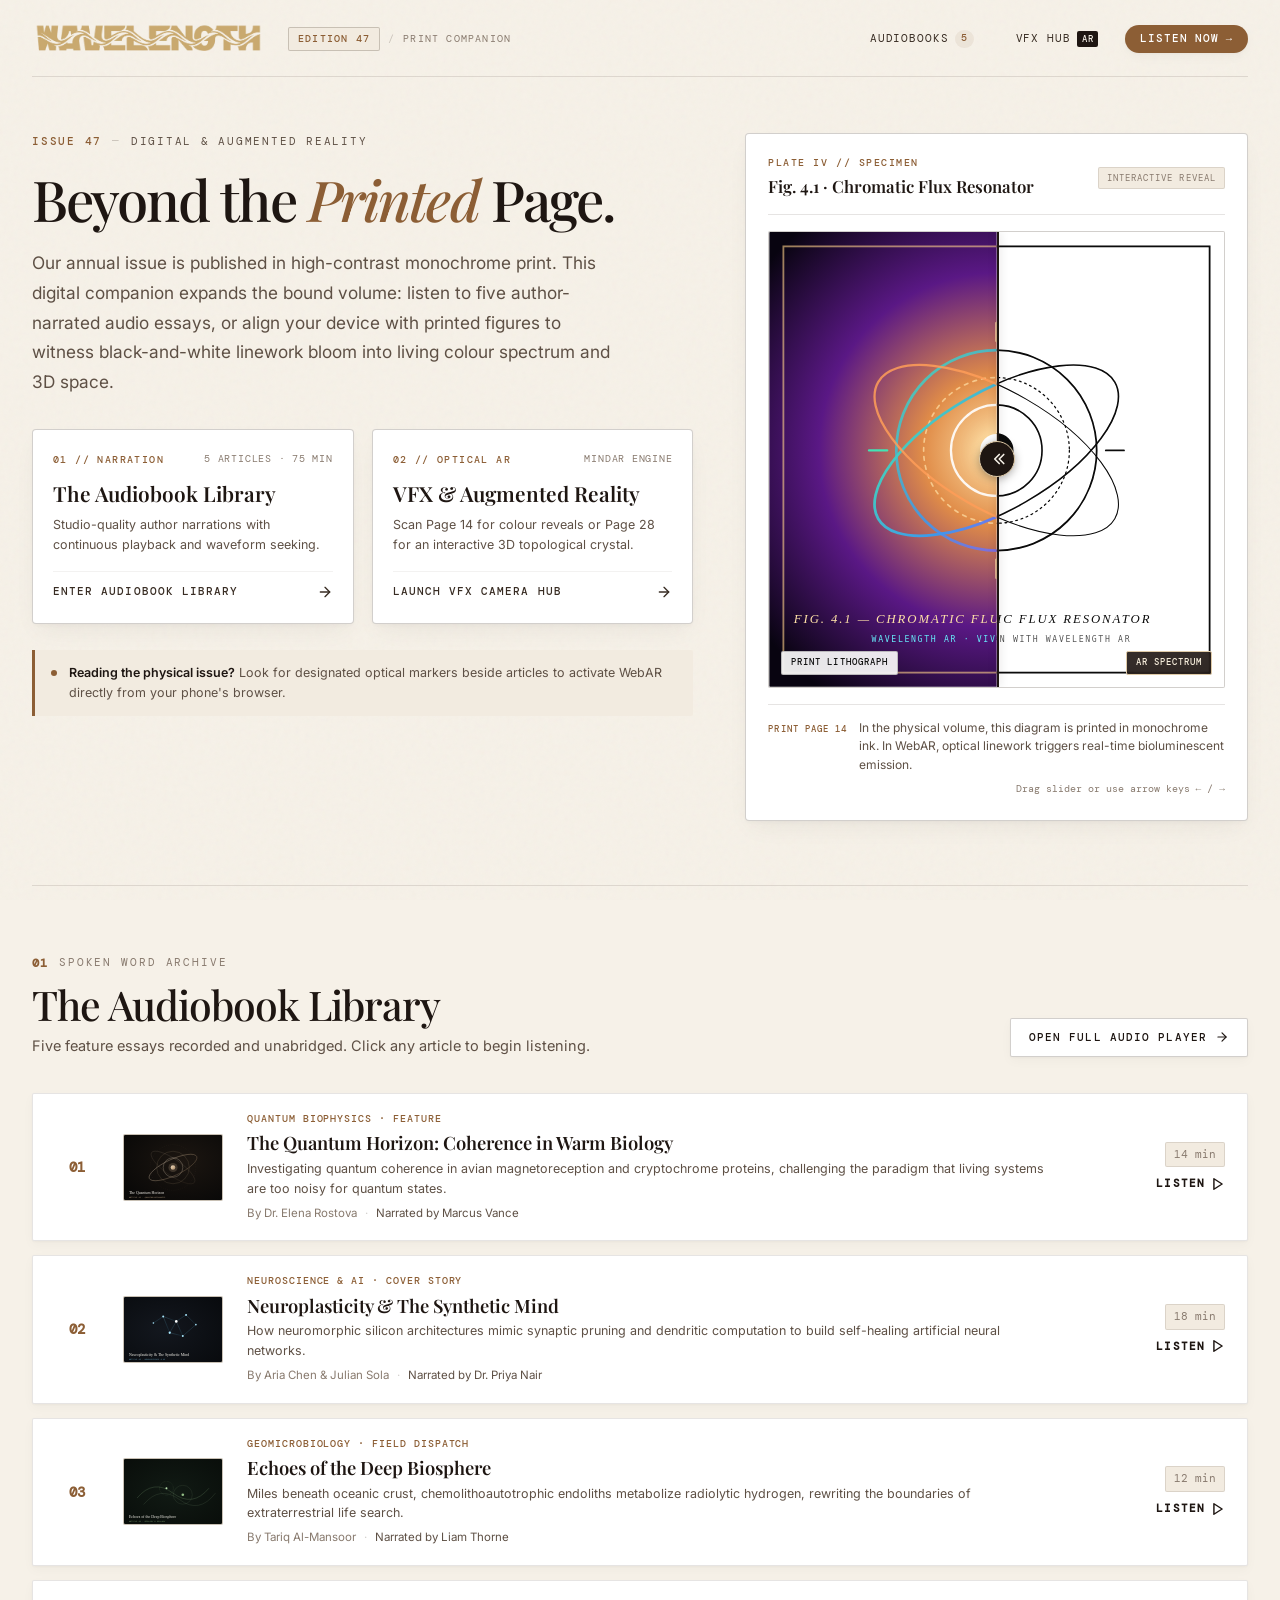
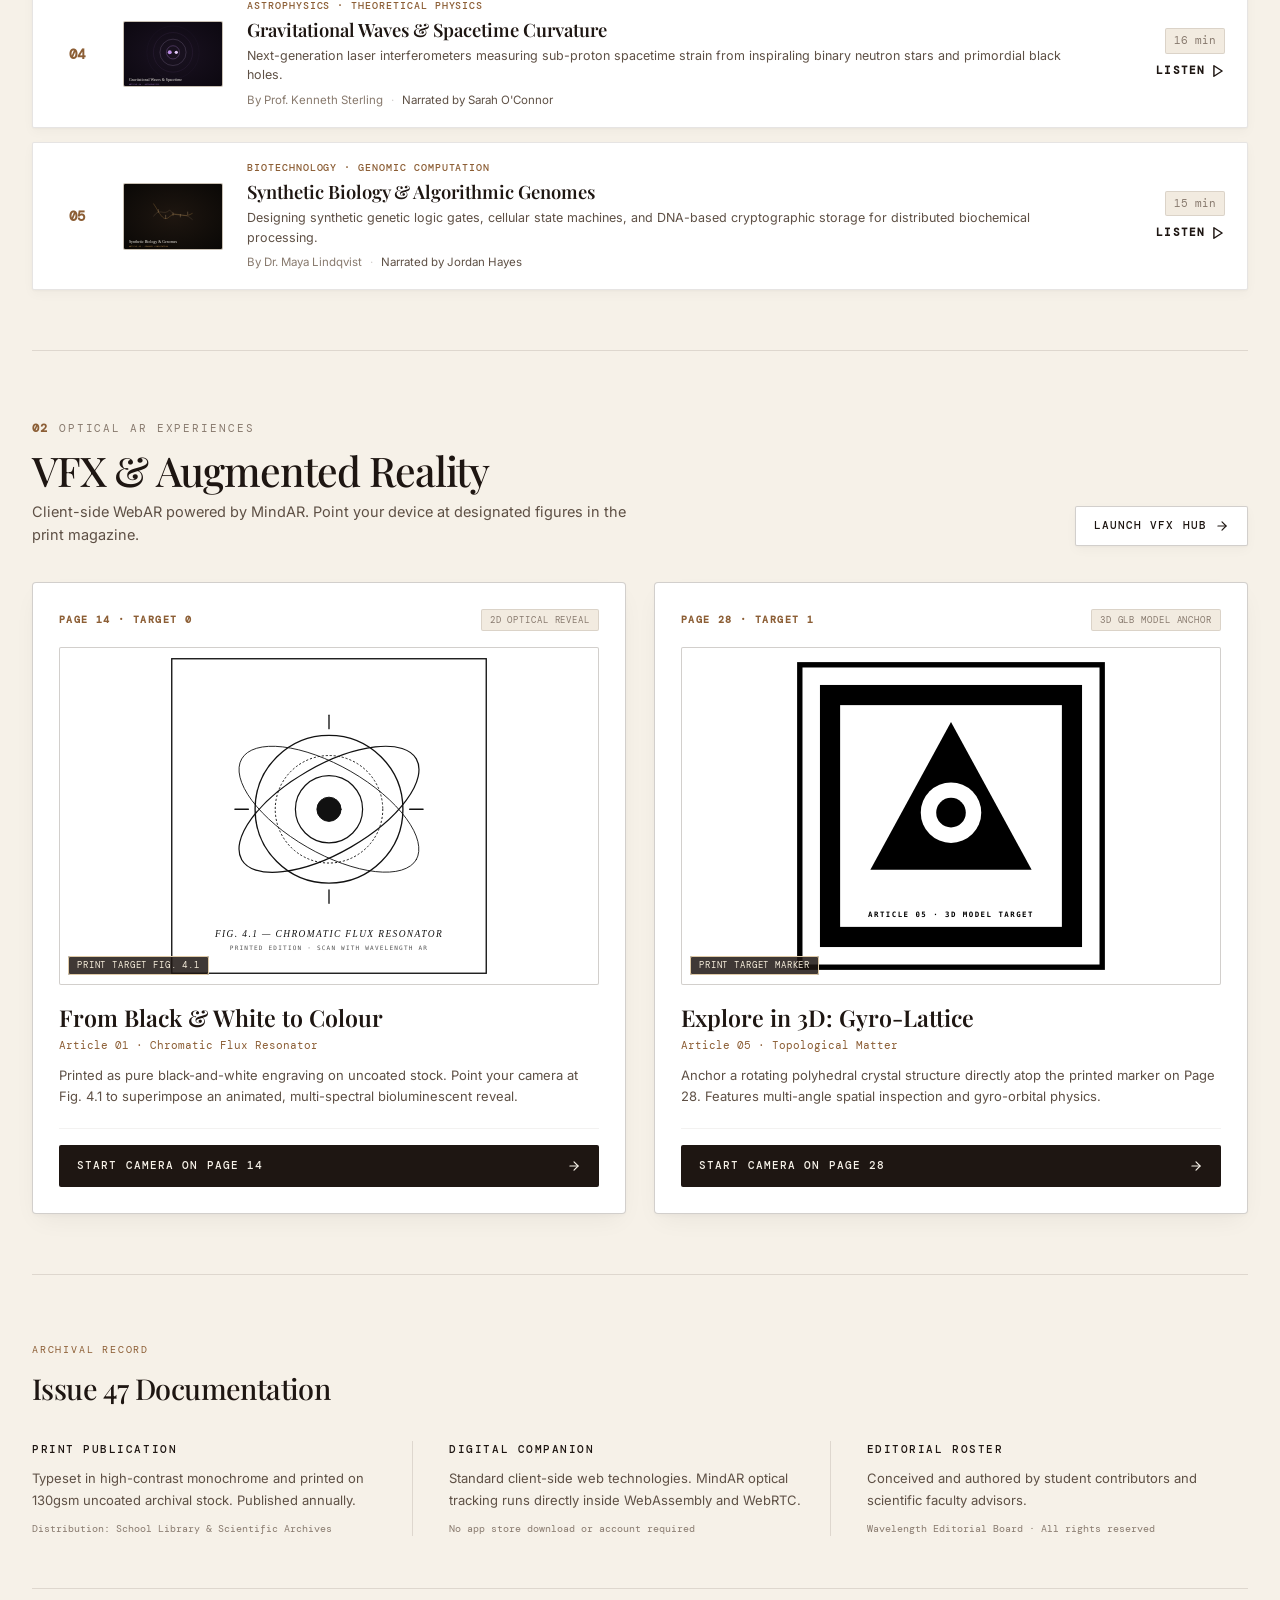
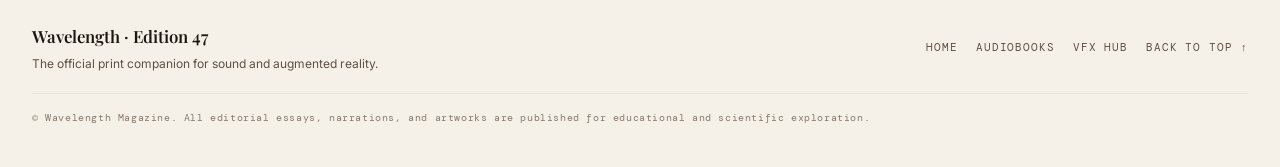
==== index.html @ 112e8ad5 "Fix UX & design flaws: elevate hero layout, deep-link article roster, streamline split slider, and p" ====
<!DOCTYPE html>
<html lang="en">
<head>
  <meta charset="UTF-8" />
  <meta name="viewport" content="width=device-width, initial-scale=1.0, viewport-fit=cover" />
  <meta name="theme-color" content="#f6f1e8" />
  <title>Wavelength — Edition 47 · Digital &amp; Augmented Reality Companion</title>
  <meta name="description" content="The official digital companion for Wavelength Edition 47. Extending monochrome print through author-narrated audiobooks and MindAR optical reveals." />

  <!-- Google Fonts: Inter (Interface & Reading), Playfair Display (Editorial Display), DM Mono (Technical Specifiers) -->
  <link rel="preconnect" href="https://fonts.googleapis.com" />
  <link rel="preconnect" href="https://fonts.gstatic.com" crossorigin />
  <link href="https://fonts.googleapis.com/css2?family=DM+Mono:ital,wght@0,400;0,500;1,400&family=Inter:wght@300;400;500;600;700&family=Playfair+Display:ital,wght@0,500;0,600;0,700;1,500;1,600&display=swap" rel="stylesheet" />

  <!-- Base & Editorial Stylesheet -->
  <link rel="stylesheet" href="./css/styles.css" />
</head>

<body class="editorial-body">
  <div class="page-container">
    
    <!-- Editorial Masthead Header -->
    <header class="site-header" role="banner">
      <div class="header-inner">
        <div class="brand-lockup">
          <a href="index.html" class="brand-link" aria-label="Wavelength Magazine Home">
            <img class="brand-logo-img" src="./assets/images/logo.png" alt="Wavelength Logo" />
          </a>
          <div class="edition-specifier">
            <span class="specifier-badge dynamic-edition">Edition 47</span>
            <span class="specifier-separator" aria-hidden="true">/</span>
            <span class="specifier-note">Print Companion</span>
          </div>
        </div>

        <!-- Quick Editorial Direct Navigation -->
        <nav class="masthead-nav" aria-label="Primary Destinations">
          <a href="#audio-section" class="masthead-nav-link">
            <span>Audiobooks</span>
            <span class="nav-count-badge">5</span>
          </a>
          <a href="#vfx-section" class="masthead-nav-link">
            <span>VFX Hub</span>
            <span class="nav-tag-badge">AR</span>
          </a>
          <a href="audiobooks.html" class="masthead-action-pill">
            <span>Listen Now</span>
            <span class="pill-arrow" aria-hidden="true">→</span>
          </a>
        </nav>
      </div>
    </header>

    <!-- Main Content -->
    <main id="main-content" class="landing-main" role="main">

      <!-- Hero Section: Balanced Editorial Spread -->
      <section class="hero-section" aria-labelledby="hero-title">
        <div class="hero-editorial-grid">
          
          <!-- Column A: Narrative Direction & Direct Primary Pathways -->
          <div class="hero-text-column">
            <div class="hero-kicker">
              <span class="kicker-index">ISSUE 47</span>
              <span class="kicker-dash" aria-hidden="true">—</span>
              <span class="kicker-theme">Digital &amp; Augmented Reality</span>
            </div>

            <h1 id="hero-title" class="hero-title">
              Beyond the <em>Printed</em> Page.
            </h1>

            <p class="hero-lede">
              Our annual issue is published in high-contrast monochrome print. This digital companion expands the bound volume: listen to five author-narrated audio essays, or align your device with printed figures to witness black-and-white linework bloom into living colour spectrum and 3D space.
            </p>

            <!-- Dual Pathway Portals (Integrated As Primary Actions) -->
            <div class="hero-portals-duo">
              <!-- Pathway 1: Audiobooks -->
              <a href="audiobooks.html" class="portal-cta-box audio-portal" id="heroPortalAudio" aria-label="Go to Audiobook Library">
                <div class="portal-box-top">
                  <span class="portal-box-num">01 // NARRATION</span>
                  <span class="portal-box-tag">5 Articles · 75 min</span>
                </div>
                <h2 class="portal-box-title">The Audiobook Library</h2>
                <p class="portal-box-desc">
                  Studio-quality author narrations with continuous playback and waveform seeking.
                </p>
                <div class="portal-box-action">
                  <span>Enter Audiobook Library</span>
                  <svg class="portal-arrow" width="16" height="16" viewBox="0 0 24 24" fill="none" stroke="currentColor" stroke-width="2" stroke-linecap="round" stroke-linejoin="round" aria-hidden="true"><line x1="5" y1="12" x2="19" y2="12"></line><polyline points="12 5 19 12 12 19"></polyline></svg>
                </div>
              </a>

              <!-- Pathway 2: VFX / AR Hub -->
              <a href="vfx.html" class="portal-cta-box vfx-portal" id="heroPortalVfx" aria-label="Go to VFX and Augmented Reality Hub">
                <div class="portal-box-top">
                  <span class="portal-box-num">02 // OPTICAL AR</span>
                  <span class="portal-box-tag">MindAR Engine</span>
                </div>
                <h2 class="portal-box-title">VFX &amp; Augmented Reality</h2>
                <p class="portal-box-desc">
                  Scan Page 14 for colour reveals or Page 28 for an interactive 3D topological crystal.
                </p>
                <div class="portal-box-action">
                  <span>Launch VFX Camera Hub</span>
                  <svg class="portal-arrow" width="16" height="16" viewBox="0 0 24 24" fill="none" stroke="currentColor" stroke-width="2" stroke-linecap="round" stroke-linejoin="round" aria-hidden="true"><line x1="5" y1="12" x2="19" y2="12"></line><polyline points="12 5 19 12 12 19"></polyline></svg>
                </div>
              </a>
            </div>

            <!-- Tactile Physical Magazine Hint -->
            <div class="hero-print-hint">
              <span class="hint-bullet" aria-hidden="true"></span>
              <p>
                <strong>Reading the physical issue?</strong> Look for designated optical markers beside articles to activate WebAR directly from your phone's browser.
              </p>
            </div>
          </div>

          <!-- Column B: Interactive Print Specimen Plate (The Chromatic Shift) -->
          <div class="hero-specimen-column">
            <div class="specimen-card">
              
              <div class="specimen-header">
                <div class="specimen-title-lockup">
                  <span class="specimen-plate-id">PLATE IV // SPECIMEN</span>
                  <h3 class="specimen-heading">Fig. 4.1 · Chromatic Flux Resonator</h3>
                </div>
                <span class="specimen-interactive-tag">Interactive Reveal</span>
              </div>

              <!-- Interactive Split Reveal Viewer -->
              <div 
                class="specimen-viewer" 
                id="landingSplitBox" 
                role="slider" 
                aria-label="Comparison between printed black-and-white lithograph and AR colour reveal"
                tabindex="0"
                aria-valuenow="50"
                aria-valuemin="0"
                aria-valuemax="100"
              >
                <!-- Monochrome Print Layer (Base) -->
                <div class="split-layer split-layer-bw" aria-label="Printed monochrome illustration"></div>
                
                <!-- Chromatic Spectrum Layer (Clipped Overlay) -->
                <div class="split-layer split-layer-color" aria-label="Augmented reality colour reveal"></div>
                
                <!-- Divider Hairline & Brass Thumb -->
                <div class="split-divider-line" aria-hidden="true"></div>
                <div class="split-handle-thumb" aria-hidden="true">
                  <svg width="18" height="18" viewBox="0 0 24 24" fill="none" stroke="currentColor" stroke-width="2.2" stroke-linecap="round" stroke-linejoin="round"><polyline points="15 18 9 12 15 6"></polyline><polyline points="9 18 3 12 9 6" transform="translate(12, 0)"></polyline></svg>
                </div>

                <!-- Pinned Corner Badges (Do not obscure center artwork) -->
                <span class="corner-badge badge-left" aria-hidden="true">Print Lithograph</span>
                <span class="corner-badge badge-right" aria-hidden="true">AR Spectrum</span>
              </div>

              <!-- Specimen Information Footer -->
              <div class="specimen-footer">
                <div class="specimen-caption-line">
                  <span class="caption-lead">Print Page 14</span>
                  <p class="caption-body">
                    In the physical volume, this diagram is printed in monochrome ink. In WebAR, optical linework triggers real-time bioluminescent emission.
                  </p>
                </div>
                <div class="specimen-tip">
                  <span>Drag slider or use arrow keys ← / →</span>
                </div>
              </div>

            </div>
          </div>

        </div>
      </section>

      <!-- Section 1: The Audiobook Library (Detailed Article Showcase) -->
      <section id="audio-section" class="editorial-section audio-showcase-section" aria-labelledby="audio-section-title">
        <div class="section-masthead">
          <div class="section-kicker-group">
            <span class="section-number">01</span>
            <span class="section-kicker-text">SPOKEN WORD ARCHIVE</span>
          </div>
          <div class="section-headline-row">
            <div>
              <h2 id="audio-section-title" class="section-title">The Audiobook Library</h2>
              <p class="section-subtext">Five feature essays recorded and unabridged. Click any article to begin listening.</p>
            </div>
            <a href="audiobooks.html" class="section-view-all-btn">
              <span>Open Full Audio Player</span>
              <svg width="14" height="14" viewBox="0 0 24 24" fill="none" stroke="currentColor" stroke-width="2" stroke-linecap="round" stroke-linejoin="round" aria-hidden="true"><line x1="5" y1="12" x2="19" y2="12"></line><polyline points="12 5 19 12 12 19"></polyline></svg>
            </a>
          </div>
        </div>

        <!-- 5 Interactive Article Rows / Cards with Direct Deep Links -->
        <div class="audio-articles-list">
          
          <!-- Article 01 -->
          <a href="audiobooks.html#card-article-1" class="article-row-item" aria-label="Listen to Article 01: The Quantum Horizon by Dr. Elena Rostova">
            <div class="article-row-num">01</div>
            <div class="article-row-cover">
              <img src="./assets/images/covers/cover-1.svg" alt="Cover: The Quantum Horizon" loading="lazy" />
            </div>
            <div class="article-row-body">
              <div class="article-category-tag">Quantum Biophysics · Feature</div>
              <h3 class="article-title">The Quantum Horizon: Coherence in Warm Biology</h3>
              <p class="article-summary">
                Investigating quantum coherence in avian magnetoreception and cryptochrome proteins, challenging the paradigm that living systems are too noisy for quantum states.
              </p>
              <div class="article-byline">
                <span>By Dr. Elena Rostova</span>
                <span class="byline-dot" aria-hidden="true">·</span>
                <span class="narrator-credit">Narrated by Marcus Vance</span>
              </div>
            </div>
            <div class="article-row-cta">
              <span class="runtime-badge">14 min</span>
              <span class="listen-action-label">
                <span>Listen</span>
                <svg width="14" height="14" viewBox="0 0 24 24" fill="none" stroke="currentColor" stroke-width="2.5" stroke-linecap="round" stroke-linejoin="round" aria-hidden="true"><polygon points="5 3 19 12 5 21 5 3"></polygon></svg>
              </span>
            </div>
          </a>

          <!-- Article 02 -->
          <a href="audiobooks.html#card-article-2" class="article-row-item" aria-label="Listen to Article 02: Neuroplasticity &amp; The Synthetic Mind by Aria Chen &amp; Julian Sola">
            <div class="article-row-num">02</div>
            <div class="article-row-cover">
              <img src="./assets/images/covers/cover-2.svg" alt="Cover: Neuroplasticity &amp; The Synthetic Mind" loading="lazy" />
            </div>
            <div class="article-row-body">
              <div class="article-category-tag">Neuroscience &amp; AI · Cover Story</div>
              <h3 class="article-title">Neuroplasticity &amp; The Synthetic Mind</h3>
              <p class="article-summary">
                How neuromorphic silicon architectures mimic synaptic pruning and dendritic computation to build self-healing artificial neural networks.
              </p>
              <div class="article-byline">
                <span>By Aria Chen &amp; Julian Sola</span>
                <span class="byline-dot" aria-hidden="true">·</span>
                <span class="narrator-credit">Narrated by Dr. Priya Nair</span>
              </div>
            </div>
            <div class="article-row-cta">
              <span class="runtime-badge">18 min</span>
              <span class="listen-action-label">
                <span>Listen</span>
                <svg width="14" height="14" viewBox="0 0 24 24" fill="none" stroke="currentColor" stroke-width="2.5" stroke-linecap="round" stroke-linejoin="round" aria-hidden="true"><polygon points="5 3 19 12 5 21 5 3"></polygon></svg>
              </span>
            </div>
          </a>

          <!-- Article 03 -->
          <a href="audiobooks.html#card-article-3" class="article-row-item" aria-label="Listen to Article 03: Echoes of the Deep Biosphere by Tariq Al-Mansoor">
            <div class="article-row-num">03</div>
            <div class="article-row-cover">
              <img src="./assets/images/covers/cover-3.svg" alt="Cover: Echoes of the Deep Biosphere" loading="lazy" />
            </div>
            <div class="article-row-body">
              <div class="article-category-tag">Geomicrobiology · Field Dispatch</div>
              <h3 class="article-title">Echoes of the Deep Biosphere</h3>
              <p class="article-summary">
                Miles beneath oceanic crust, chemolithoautotrophic endoliths metabolize radiolytic hydrogen, rewriting the boundaries of extraterrestrial life search.
              </p>
              <div class="article-byline">
                <span>By Tariq Al-Mansoor</span>
                <span class="byline-dot" aria-hidden="true">·</span>
                <span class="narrator-credit">Narrated by Liam Thorne</span>
              </div>
            </div>
            <div class="article-row-cta">
              <span class="runtime-badge">12 min</span>
              <span class="listen-action-label">
                <span>Listen</span>
                <svg width="14" height="14" viewBox="0 0 24 24" fill="none" stroke="currentColor" stroke-width="2.5" stroke-linecap="round" stroke-linejoin="round" aria-hidden="true"><polygon points="5 3 19 12 5 21 5 3"></polygon></svg>
              </span>
            </div>
          </a>

          <!-- Article 04 -->
          <a href="audiobooks.html#card-article-4" class="article-row-item" aria-label="Listen to Article 04: Gravitational Waves &amp; Spacetime Curvature by Prof. Kenneth Sterling">
            <div class="article-row-num">04</div>
            <div class="article-row-cover">
              <img src="./assets/images/covers/cover-4.svg" alt="Cover: Gravitational Waves" loading="lazy" />
            </div>
            <div class="article-row-body">
              <div class="article-category-tag">Astrophysics · Theoretical Physics</div>
              <h3 class="article-title">Gravitational Waves &amp; Spacetime Curvature</h3>
              <p class="article-summary">
                Next-generation laser interferometers measuring sub-proton spacetime strain from inspiraling binary neutron stars and primordial black holes.
              </p>
              <div class="article-byline">
                <span>By Prof. Kenneth Sterling</span>
                <span class="byline-dot" aria-hidden="true">·</span>
                <span class="narrator-credit">Narrated by Sarah O'Connor</span>
              </div>
            </div>
            <div class="article-row-cta">
              <span class="runtime-badge">16 min</span>
              <span class="listen-action-label">
                <span>Listen</span>
                <svg width="14" height="14" viewBox="0 0 24 24" fill="none" stroke="currentColor" stroke-width="2.5" stroke-linecap="round" stroke-linejoin="round" aria-hidden="true"><polygon points="5 3 19 12 5 21 5 3"></polygon></svg>
              </span>
            </div>
          </a>

          <!-- Article 05 -->
          <a href="audiobooks.html#card-article-5" class="article-row-item" aria-label="Listen to Article 05: Synthetic Biology &amp; Algorithmic Genomes by Dr. Maya Lindqvist">
            <div class="article-row-num">05</div>
            <div class="article-row-cover">
              <img src="./assets/images/covers/cover-5.svg" alt="Cover: Synthetic Biology" loading="lazy" />
            </div>
            <div class="article-row-body">
              <div class="article-category-tag">Biotechnology · Genomic Computation</div>
              <h3 class="article-title">Synthetic Biology &amp; Algorithmic Genomes</h3>
              <p class="article-summary">
                Designing synthetic genetic logic gates, cellular state machines, and DNA-based cryptographic storage for distributed biochemical processing.
              </p>
              <div class="article-byline">
                <span>By Dr. Maya Lindqvist</span>
                <span class="byline-dot" aria-hidden="true">·</span>
                <span class="narrator-credit">Narrated by Jordan Hayes</span>
              </div>
            </div>
            <div class="article-row-cta">
              <span class="runtime-badge">15 min</span>
              <span class="listen-action-label">
                <span>Listen</span>
                <svg width="14" height="14" viewBox="0 0 24 24" fill="none" stroke="currentColor" stroke-width="2.5" stroke-linecap="round" stroke-linejoin="round" aria-hidden="true"><polygon points="5 3 19 12 5 21 5 3"></polygon></svg>
              </span>
            </div>
          </a>

        </div>
      </section>

      <!-- Section 2: VFX & Augmented Reality Hub Showcase -->
      <section id="vfx-section" class="editorial-section vfx-showcase-section" aria-labelledby="vfx-section-title">
        <div class="section-masthead">
          <div class="section-kicker-group">
            <span class="section-number">02</span>
            <span class="section-kicker-text">OPTICAL AR EXPERIENCES</span>
          </div>
          <div class="section-headline-row">
            <div>
              <h2 id="vfx-section-title" class="section-title">VFX &amp; Augmented Reality</h2>
              <p class="section-subtext">Client-side WebAR powered by MindAR. Point your device at designated figures in the print magazine.</p>
            </div>
            <a href="vfx.html" class="section-view-all-btn">
              <span>Launch VFX Hub</span>
              <svg width="14" height="14" viewBox="0 0 24 24" fill="none" stroke="currentColor" stroke-width="2" stroke-linecap="round" stroke-linejoin="round" aria-hidden="true"><line x1="5" y1="12" x2="19" y2="12"></line><polyline points="12 5 19 12 12 19"></polyline></svg>
            </a>
          </div>
        </div>

        <!-- 2 Clear Visual Experience Spotlights with Real Physical Targets -->
        <div class="vfx-spotlights-grid">
          
          <!-- Experience 01 -->
          <article class="vfx-spotlight-card" aria-labelledby="exp1-title">
            <div class="spotlight-top">
              <span class="spotlight-target-tag">PAGE 14 · TARGET 0</span>
              <span class="spotlight-type-badge">2D Optical Reveal</span>
            </div>
            <div class="spotlight-media-frame">
              <img src="./assets/images/bw-print-sample.svg" alt="Monochrome linework illustration printed on Page 14" loading="lazy" />
              <div class="spotlight-media-overlay" aria-hidden="true">
                <span class="overlay-marker">Print Target Fig. 4.1</span>
              </div>
            </div>
            <div class="spotlight-body">
              <h3 id="exp1-title" class="spotlight-title">From Black &amp; White to Colour</h3>
              <p class="spotlight-article-ref">Article 01 · Chromatic Flux Resonator</p>
              <p class="spotlight-desc">
                Printed as pure black-and-white engraving on uncoated stock. Point your camera at Fig. 4.1 to superimpose an animated, multi-spectral bioluminescent reveal.
              </p>
            </div>
            <div class="spotlight-actions">
              <a href="vfx.html#expCardColor" class="spotlight-primary-btn">
                <span>Start Camera on Page 14</span>
                <svg width="14" height="14" viewBox="0 0 24 24" fill="none" stroke="currentColor" stroke-width="2" stroke-linecap="round" stroke-linejoin="round" aria-hidden="true"><line x1="5" y1="12" x2="19" y2="12"></line><polyline points="12 5 19 12 12 19"></polyline></svg>
              </a>
            </div>
          </article>

          <!-- Experience 02 -->
          <article class="vfx-spotlight-card" aria-labelledby="exp2-title">
            <div class="spotlight-top">
              <span class="spotlight-target-tag">PAGE 28 · TARGET 1</span>
              <span class="spotlight-type-badge">3D GLB Model Anchor</span>
            </div>
            <div class="spotlight-media-frame">
              <img src="./assets/images/marker-print-sample.svg" alt="3D target marker printed alongside Article 05" loading="lazy" />
              <div class="spotlight-media-overlay" aria-hidden="true">
                <span class="overlay-marker">Print Target Marker</span>
              </div>
            </div>
            <div class="spotlight-body">
              <h3 id="exp2-title" class="spotlight-title">Explore in 3D: Gyro-Lattice</h3>
              <p class="spotlight-article-ref">Article 05 · Topological Matter</p>
              <p class="spotlight-desc">
                Anchor a rotating polyhedral crystal structure directly atop the printed marker on Page 28. Features multi-angle spatial inspection and gyro-orbital physics.
              </p>
            </div>
            <div class="spotlight-actions">
              <a href="vfx.html#expCard3D" class="spotlight-primary-btn">
                <span>Start Camera on Page 28</span>
                <svg width="14" height="14" viewBox="0 0 24 24" fill="none" stroke="currentColor" stroke-width="2" stroke-linecap="round" stroke-linejoin="round" aria-hidden="true"><line x1="5" y1="12" x2="19" y2="12"></line><polyline points="12 5 19 12 12 19"></polyline></svg>
              </a>
            </div>
          </article>

        </div>
      </section>

      <!-- Section 3: Archival Colophon & Issue Documentation -->
      <section class="colophon-section" aria-labelledby="colophon-title">
        <div class="colophon-header">
          <span class="colophon-kicker">ARCHIVAL RECORD</span>
          <h2 id="colophon-title" class="colophon-heading">Issue 47 Documentation</h2>
        </div>

        <div class="colophon-grid">
          <div class="colophon-block">
            <h3 class="colophon-label">Print Publication</h3>
            <p class="colophon-detail">Typeset in high-contrast monochrome and printed on 130gsm uncoated archival stock. Published annually.</p>
            <span class="colophon-sub">Distribution: School Library &amp; Scientific Archives</span>
          </div>

          <div class="colophon-block">
            <h3 class="colophon-label">Digital Companion</h3>
            <p class="colophon-detail">Standard client-side web technologies. MindAR optical tracking runs directly inside WebAssembly and WebRTC.</p>
            <span class="colophon-sub">No app store download or account required</span>
          </div>

          <div class="colophon-block">
            <h3 class="colophon-label">Editorial Roster</h3>
            <p class="colophon-detail">Conceived and authored by student contributors and scientific faculty advisors.</p>
            <span class="colophon-sub">Wavelength Editorial Board · All rights reserved</span>
          </div>
        </div>
      </section>

    </main>

    <!-- Editorial Site Footer -->
    <footer class="site-footer" role="contentinfo">
      <div class="footer-inner">
        <div class="footer-left">
          <span class="footer-brand"><span class="dynamic-mag-title">Wavelength</span> · <span class="dynamic-edition">Edition 47</span></span>
          <span class="footer-tagline">The official print companion for sound and augmented reality.</span>
        </div>

        <nav class="footer-nav" aria-label="Footer Navigation">
          <a href="index.html" class="footer-link">Home</a>
          <a href="audiobooks.html" class="footer-link">Audiobooks</a>
          <a href="vfx.html" class="footer-link">VFX Hub</a>
          <a href="#main-content" class="footer-link">Back to Top ↑</a>
        </nav>
      </div>
      
      <div class="footer-subrow">
        <p class="footer-copyright">
          © Wavelength Magazine. All editorial essays, narrations, and artworks are published for educational and scientific exploration.
        </p>
      </div>
    </footer>

  </div>

  <!-- Scripts -->
  <script src="./js/config.js"></script>
  <script src="./js/main.js"></script>
</body>
</html>
---- css/styles.css ----
/* ==========================================================================
   WAVELENGTH — EDITION 47 EDITORIAL DESIGN SYSTEM
   Contemporary Print & Digital Companion Atelier
   Palette: Warm Beige · Deep Espresso Brown · Restrained Off-White · Burnished Bronze
   Strict Negative Rules: No Blue/Purple Gradients, No Gimmick Canvas Dust, No Cursor Glows
   ========================================================================== */

:root {
  /* Primary Warm Beige Palette */
  --bg: #f6f1e8;
  --bg-warm: #ede6d8;
  --bg-tint: #f1ebd0;
  --bg-darker: #e3dad0;

  /* Surfaces & Paper Sheets */
  --surface: #ffffff;
  --surface-paper: #fbf9f5;
  --surface-elevated: #fdfcfb;
  --surface-muted: #f2ebe0;
  --surface-plate: #f7f3eb;

  /* Deep Brown & Espresso Typography */
  --text: #1e1612;
  --text-primary: #1e1612;
  --text-secondary: #382c23;
  --text-muted: #5e5045;
  --text-dim: #887a6e;
  --text-light: #ab9f93;

  /* Burnished Bronze & Warm Amber Accents (Zero Blue / Purple) */
  --accent: #8c5e35;
  --accent-hover: #6e4420;
  --accent-dark: #523114;
  --accent-light: #dfcaa7;
  --accent-subtle: rgba(140, 94, 53, 0.08);
  --accent-tint: #f5ece2;
  --accent-warm: #b3773b;

  /* Sub-Page Harmonization Variables */
  --gold: #8c5e35;
  --gold-light: #dfcaa7;
  --gold-dark: #523114;
  --gold-glow: rgba(140, 94, 53, 0.12);
  --gold-glow-subtle: rgba(140, 94, 53, 0.04);
  --surface-glass: rgba(255, 255, 255, 0.92);
  --surface-hover: #f5efe6;

  /* Editorial Hairlines & Borders */
  --border: rgba(50, 36, 26, 0.12);
  --border-strong: rgba(50, 36, 26, 0.22);
  --border-subtle: rgba(50, 36, 26, 0.06);
  --border-focus: #8c5e35;

  /* Restrained Architectural Corner Radii */
  --radius-xs: 2px;
  --radius-sm: 4px;
  --radius-md: 6px;
  --radius-lg: 10px;
  --radius-full: 9999px;

  /* Tactile Physical Paper Dropshadows */
  --shadow-subtle: 0 1px 3px rgba(30, 22, 18, 0.04), 0 4px 12px rgba(30, 22, 18, 0.03);
  --shadow-card: 0 2px 4px rgba(30, 22, 18, 0.03), 0 10px 24px -6px rgba(30, 22, 18, 0.06);
  --shadow-hover: 0 4px 12px rgba(30, 22, 18, 0.05), 0 16px 32px -8px rgba(30, 22, 18, 0.1);
  --shadow-plate: 0 4px 20px rgba(30, 22, 18, 0.07);

  /* Physics & Durations */
  --transition-fast: 0.15s cubic-bezier(0.16, 1, 0.3, 1);
  --transition-smooth: 0.28s cubic-bezier(0.16, 1, 0.3, 1);
  --container-max: 1220px;
}

/* ==========================================================================
   RESET & FOUNDATIONS
   ========================================================================== */

*,
*::before,
*::after {
  box-sizing: border-box;
  margin: 0;
  padding: 0;
  -webkit-tap-highlight-color: transparent;
}

html {
  background-color: var(--bg);
  color: var(--text);
  font-family: "Inter", -apple-system, BlinkMacSystemFont, "Segoe UI", Roboto, sans-serif;
  font-size: 16px;
  line-height: 1.6;
  scroll-behavior: smooth;
  text-rendering: optimizeLegibility;
  -webkit-font-smoothing: antialiased;
  -moz-osx-font-smoothing: grayscale;
}

body {
  min-height: 100vh;
  overflow-x: hidden;
  background-color: var(--bg);
  color: var(--text);
  position: relative;
}

/* Subtle, authentic tactile paper texture effect using SVG fractal noise */
body::before {
  content: "";
  position: fixed;
  inset: 0;
  z-index: 1;
  pointer-events: none;
  opacity: 0.032;
  background-image: url("data:image/svg+xml,%3Csvg viewBox='0 0 200 200' xmlns='http://www.w3.org/2000/svg'%3E%3Cfilter id='noise'%3E%3CfeTurbulence type='fractalNoise' baseFrequency='.85' numOctaves='3' stitchTiles='stitch'/%3E%3C/filter%3E%3Crect width='100%25' height='100%25' filter='url(%23noise)'/%3E%3C/svg%3E");
}

/* Typography Classes */
.font-editorial {
  font-family: "Playfair Display", Georgia, serif;
}

.font-mono {
  font-family: "DM Mono", monospace;
}

/* Disable obsolete gimmick ambient layers across all pages */
.cinematic-vignette,
.cinematic-dust-canvas,
.cursor-glow {
  display: none !important;
}

.gold-glow-text {
  text-shadow: none !important;
}

/* Focus State for Accessibility */
:focus-visible {
  outline: 2px solid var(--accent);
  outline-offset: 3px;
}

a {
  color: inherit;
  text-decoration: none;
}

button {
  background: none;
  border: none;
  color: inherit;
  font: inherit;
  cursor: pointer;
}

/* ==========================================================================
   LAYOUT STRUCTURE
   ========================================================================== */

.page-container {
  width: min(var(--container-max), calc(100% - 64px));
  min-height: 100vh;
  margin: 0 auto;
  display: flex;
  flex-direction: column;
  position: relative;
  z-index: 2;
}

/* ==========================================================================
   MASTHEAD HEADER
   ========================================================================== */

header.site-header {
  border-bottom: 1px solid var(--border);
  padding: 20px 0 18px;
  position: relative;
}

.header-inner {
  display: flex;
  align-items: center;
  justify-content: space-between;
  gap: 24px;
}

.brand-lockup {
  display: flex;
  align-items: center;
  gap: 16px;
  flex-wrap: wrap;
}

.brand-link {
  display: inline-flex;
  align-items: center;
}

.brand-logo-img {
  height: 38px;
  width: auto;
  max-width: min(240px, 48vw);
  display: block;
  object-fit: contain;
  object-position: left center;
  transition: opacity var(--transition-fast);
}

.brand-link:hover .brand-logo-img {
  opacity: 0.85;
}

.edition-specifier {
  display: inline-flex;
  align-items: center;
  gap: 8px;
  font-family: "DM Mono", monospace;
  font-size: 10px;
  letter-spacing: 0.12em;
  text-transform: uppercase;
  color: var(--text-muted);
}

.specifier-badge {
  padding: 3px 9px;
  background: var(--surface-muted);
  border: 1px solid var(--border-strong);
  border-radius: var(--radius-xs);
  color: var(--accent);
  font-weight: 500;
}

.specifier-separator {
  color: var(--border-strong);
}

.specifier-note {
  font-size: 10px;
  color: var(--text-dim);
}

/* Masthead Navigation */
.masthead-nav {
  display: inline-flex;
  align-items: center;
  gap: 12px;
}

.masthead-nav-link {
  display: inline-flex;
  align-items: center;
  gap: 6px;
  padding: 6px 14px;
  border-radius: var(--radius-xs);
  border: 1px solid transparent;
  font-family: "DM Mono", monospace;
  font-size: 11px;
  letter-spacing: 0.08em;
  text-transform: uppercase;
  color: var(--text-secondary);
  transition: all var(--transition-fast);
}

.masthead-nav-link:hover {
  background: var(--surface-paper);
  border-color: var(--border);
  color: var(--accent);
}

.nav-count-badge {
  display: inline-block;
  font-size: 9.5px;
  padding: 1px 6px;
  border-radius: var(--radius-full);
  background: var(--accent-subtle);
  color: var(--accent);
  font-weight: 500;
}

.nav-tag-badge {
  display: inline-block;
  font-size: 9px;
  padding: 1px 5px;
  border-radius: var(--radius-xs);
  background: var(--text);
  color: var(--bg);
  font-weight: 500;
}

.masthead-action-pill {
  display: inline-flex;
  align-items: center;
  gap: 7px;
  padding: 6px 15px;
  border-radius: var(--radius-full);
  background: var(--accent);
  color: #ffffff;
  font-family: "DM Mono", monospace;
  font-size: 10.5px;
  letter-spacing: 0.08em;
  text-transform: uppercase;
  font-weight: 500;
  box-shadow: var(--shadow-subtle);
  transition: all var(--transition-fast);
}

.masthead-action-pill:hover {
  background: var(--accent-hover);
  transform: translateX(2px);
}

.masthead-action-pill .pill-arrow {
  transition: transform var(--transition-fast);
}

.masthead-action-pill:hover .pill-arrow {
  transform: translateX(3px);
}

/* Shared Back Pill for Sub-Pages */
.nav-back-pill {
  display: inline-flex;
  align-items: center;
  gap: 8px;
  padding: 7px 16px;
  border: 1px solid var(--border-strong);
  border-radius: var(--radius-xs);
  background: var(--surface);
  color: var(--text);
  font-family: "DM Mono", monospace;
  font-size: 11px;
  letter-spacing: 0.08em;
  text-transform: uppercase;
  box-shadow: var(--shadow-subtle);
  transition: all var(--transition-fast);
}

.nav-back-pill:hover {
  background: var(--accent-tint);
  border-color: var(--accent);
  color: var(--accent-dark);
}

/* Sub-page header compatibility */
.brand-wrap {
  display: inline-flex;
  align-items: center;
  gap: 16px;
}

.edition-meta {
  font-family: "DM Mono", monospace;
  font-size: 10.5px;
  letter-spacing: 0.12em;
  text-transform: uppercase;
  color: var(--text-muted);
  text-align: right;
  line-height: 1.55;
}

.hero-eyebrow {
  display: inline-flex;
  align-items: center;
  gap: 12px;
  font-family: "DM Mono", monospace;
  font-size: 10.5px;
  letter-spacing: 0.24em;
  text-transform: uppercase;
  color: var(--accent);
}

/* ==========================================================================
   HERO SECTION: BALANCED EDITORIAL SPREAD
   ========================================================================== */

.hero-section {
  padding: 56px 0 64px;
  border-bottom: 1px solid var(--border);
}

.hero-editorial-grid {
  display: grid;
  grid-template-columns: minmax(0, 1.25fr) minmax(360px, 0.95fr);
  gap: 52px;
  align-items: start;
}

/* Left Column: Narrative Voice */
.hero-text-column {
  display: flex;
  flex-direction: column;
}

.hero-kicker {
  display: flex;
  align-items: center;
  gap: 10px;
  font-family: "DM Mono", monospace;
  font-size: 11px;
  letter-spacing: 0.16em;
  text-transform: uppercase;
  color: var(--accent);
  margin-bottom: 18px;
}

.kicker-index {
  font-weight: 500;
}

.kicker-dash {
  color: var(--border-strong);
}

.kicker-theme {
  color: var(--text-muted);
}

.hero-title {
  font-family: "Playfair Display", Georgia, serif;
  font-size: clamp(2.8rem, 4.4vw, 4.2rem);
  font-weight: 500;
  line-height: 1.06;
  letter-spacing: -0.035em;
  color: var(--text-primary);
  margin-bottom: 20px;
  max-width: 600px;
}

.hero-title em {
  font-style: italic;
  color: var(--accent);
  font-weight: 500;
}

.hero-lede {
  font-size: clamp(1.02rem, 1.35vw, 1.15rem);
  font-weight: 400;
  line-height: 1.72;
  color: var(--text-muted);
  margin-bottom: 32px;
  max-width: 580px;
}

/* Hero Portals Duo (Primary Actions) */
.hero-portals-duo {
  display: grid;
  grid-template-columns: repeat(2, minmax(0, 1fr));
  gap: 18px;
  margin-bottom: 26px;
}

.portal-cta-box {
  display: flex;
  flex-direction: column;
  justify-content: space-between;
  padding: 22px 20px;
  background: var(--surface);
  border: 1px solid var(--border-strong);
  border-radius: var(--radius-sm);
  box-shadow: var(--shadow-card);
  text-decoration: none;
  min-height: 195px;
  transition:
    transform var(--transition-fast),
    box-shadow var(--transition-fast),
    border-color var(--transition-fast);
}

.portal-cta-box:hover {
  transform: translateY(-3px);
  box-shadow: var(--shadow-hover);
  border-color: var(--accent);
}

.portal-box-top {
  display: flex;
  align-items: center;
  justify-content: space-between;
  margin-bottom: 12px;
}

.portal-box-num {
  font-family: "DM Mono", monospace;
  font-size: 10px;
  font-weight: 500;
  letter-spacing: 0.14em;
  color: var(--accent);
}

.portal-box-tag {
  font-family: "DM Mono", monospace;
  font-size: 9.5px;
  letter-spacing: 0.08em;
  text-transform: uppercase;
  color: var(--text-dim);
}

.portal-box-title {
  font-family: "Playfair Display", Georgia, serif;
  font-size: 1.3rem;
  font-weight: 600;
  line-height: 1.22;
  color: var(--text-primary);
  margin-bottom: 8px;
}

.portal-box-desc {
  font-size: 12.5px;
  color: var(--text-muted);
  line-height: 1.55;
  margin-bottom: 16px;
}

.portal-box-action {
  display: flex;
  align-items: center;
  justify-content: space-between;
  padding-top: 12px;
  border-top: 1px solid var(--border-subtle);
  font-family: "DM Mono", monospace;
  font-size: 10.5px;
  letter-spacing: 0.1em;
  text-transform: uppercase;
  color: var(--text-secondary);
  font-weight: 500;
  transition: color var(--transition-fast);
}

.portal-cta-box:hover .portal-box-action {
  color: var(--accent);
}

.portal-arrow {
  transition: transform var(--transition-fast);
}

.portal-cta-box:hover .portal-arrow {
  transform: translateX(4px);
}

/* Print Reader Hint */
.hero-print-hint {
  display: flex;
  align-items: flex-start;
  gap: 12px;
  padding: 13px 16px;
  background: var(--surface-muted);
  border-left: 3px solid var(--accent);
  border-radius: 0 var(--radius-xs) var(--radius-xs) 0;
  font-size: 12.5px;
  line-height: 1.6;
  color: var(--text-muted);
}

.hint-bullet {
  width: 6px;
  height: 6px;
  border-radius: 50%;
  background: var(--accent);
  margin-top: 7px;
  flex-shrink: 0;
}

.hero-print-hint strong {
  color: var(--text-primary);
  font-weight: 600;
}

/* ==========================================================================
   RIGHT COLUMN: THE SPECIMEN CARD & INTERACTIVE SPLIT SLIDER
   ========================================================================== */

.hero-specimen-column {
  position: relative;
}

.specimen-card {
  background: var(--surface);
  border: 1px solid var(--border-strong);
  border-radius: var(--radius-sm);
  padding: 22px;
  box-shadow: var(--shadow-card);
}

.specimen-header {
  display: flex;
  align-items: center;
  justify-content: space-between;
  padding-bottom: 14px;
  border-bottom: 1px solid var(--border);
  margin-bottom: 16px;
}

.specimen-title-lockup {
  display: flex;
  flex-direction: column;
  gap: 2px;
}

.specimen-plate-id {
  font-family: "DM Mono", monospace;
  font-size: 9.5px;
  letter-spacing: 0.16em;
  text-transform: uppercase;
  color: var(--accent);
  font-weight: 500;
}

.specimen-heading {
  font-family: "Playfair Display", Georgia, serif;
  font-size: 1.05rem;
  font-weight: 600;
  color: var(--text-primary);
}

.specimen-interactive-tag {
  font-family: "DM Mono", monospace;
  font-size: 9px;
  letter-spacing: 0.12em;
  text-transform: uppercase;
  color: var(--text-dim);
  padding: 3px 8px;
  background: var(--surface-muted);
  border-radius: var(--radius-xs);
  border: 1px solid var(--border);
}

/* Interactive Viewer (1:1 Aspect Ratio matching SVG drawings) */
.specimen-viewer {
  position: relative;
  aspect-ratio: 1 / 1;
  width: 100%;
  border: 1px solid var(--border-strong);
  border-radius: var(--radius-xs);
  overflow: hidden;
  background: #ffffff;
  cursor: ew-resize;
  user-select: none;
  box-shadow: inset 0 0 12px rgba(30, 22, 18, 0.05);
}

.specimen-viewer:focus-visible {
  outline: 2px solid var(--accent);
  outline-offset: 2px;
}

.split-layer {
  position: absolute;
  inset: 0;
  background-size: contain;
  background-repeat: no-repeat;
  background-position: center;
}

.split-layer-bw {
  background-image: url("../assets/images/bw-print-sample.svg");
  filter: contrast(105%);
}

.split-layer-color {
  background-image: url("../assets/images/color-overlay-sample.svg");
  clip-path: polygon(0 0, 50% 0, 50% 100%, 0 100%);
  transition: clip-path 0.03s linear;
}

.split-divider-line {
  position: absolute;
  top: 0;
  bottom: 0;
  left: 50%;
  width: 2px;
  background: var(--text-primary);
  pointer-events: none;
  box-shadow: 0 0 8px rgba(30, 22, 18, 0.25);
}

/* Sleek Circular Brass Thumb That Does NOT Obscure Center Artwork */
.split-handle-thumb {
  position: absolute;
  top: 50%;
  left: 50%;
  width: 36px;
  height: 36px;
  transform: translate(-50%, -50%);
  border-radius: 50%;
  background: var(--text-primary);
  color: var(--bg);
  border: 1.5px solid var(--accent-light);
  display: flex;
  align-items: center;
  justify-content: center;
  pointer-events: none;
  box-shadow: 0 2px 8px rgba(30, 22, 18, 0.35);
  transition: transform var(--transition-fast);
}

.specimen-viewer:hover .split-handle-thumb {
  transform: translate(-50%, -50%) scale(1.08);
}

/* Pinned Corner Badges */
.corner-badge {
  position: absolute;
  bottom: 12px;
  font-family: "DM Mono", monospace;
  font-size: 8.5px;
  letter-spacing: 0.12em;
  text-transform: uppercase;
  padding: 4px 9px;
  border-radius: var(--radius-xs);
  pointer-events: none;
  font-weight: 500;
  backdrop-filter: blur(6px);
  z-index: 5;
}

.badge-left {
  left: 12px;
  background: rgba(255, 255, 255, 0.9);
  color: #111111;
  border: 1px solid rgba(0, 0, 0, 0.2);
}

.badge-right {
  right: 12px;
  background: rgba(30, 22, 18, 0.9);
  color: #f7eedc;
  border: 1px solid var(--accent-light);
}

/* Specimen Information Footer */
.specimen-footer {
  margin-top: 16px;
  padding-top: 14px;
  border-top: 1px solid var(--border);
  display: flex;
  flex-direction: column;
  gap: 8px;
}

.specimen-caption-line {
  display: flex;
  align-items: baseline;
  gap: 12px;
}

.caption-lead {
  font-family: "DM Mono", monospace;
  font-size: 9px;
  letter-spacing: 0.12em;
  text-transform: uppercase;
  color: var(--accent);
  font-weight: 500;
  min-width: 78px;
  flex-shrink: 0;
}

.caption-body {
  font-size: 12px;
  color: var(--text-muted);
  line-height: 1.55;
}

.specimen-tip {
  font-family: "DM Mono", monospace;
  font-size: 9.5px;
  color: var(--text-dim);
  text-align: right;
}

/* ==========================================================================
   SECTION 1: THE AUDIOBOOK LIBRARY (DETAILED ARTICLE SHOWCASE)
   ========================================================================== */

.editorial-section {
  padding: 68px 0 60px;
  border-bottom: 1px solid var(--border);
}

.section-masthead {
  margin-bottom: 36px;
}

.section-kicker-group {
  display: flex;
  align-items: center;
  gap: 10px;
  margin-bottom: 8px;
}

.section-number {
  font-family: "DM Mono", monospace;
  font-size: 12px;
  font-weight: 600;
  letter-spacing: 0.12em;
  color: var(--accent);
}

.section-kicker-text {
  font-family: "DM Mono", monospace;
  font-size: 10.5px;
  letter-spacing: 0.18em;
  text-transform: uppercase;
  color: var(--text-dim);
}

.section-headline-row {
  display: flex;
  align-items: flex-end;
  justify-content: space-between;
  gap: 24px;
  flex-wrap: wrap;
}

.section-title {
  font-family: "Playfair Display", Georgia, serif;
  font-size: clamp(2rem, 3.2vw, 2.6rem);
  font-weight: 500;
  line-height: 1.15;
  letter-spacing: -0.025em;
  color: var(--text-primary);
  margin-bottom: 6px;
}

.section-subtext {
  font-size: 14.5px;
  color: var(--text-muted);
  max-width: 620px;
  line-height: 1.6;
}

.section-view-all-btn {
  display: inline-flex;
  align-items: center;
  gap: 8px;
  padding: 10px 18px;
  border: 1px solid var(--border-strong);
  border-radius: var(--radius-xs);
  background: var(--surface);
  font-family: "DM Mono", monospace;
  font-size: 11px;
  letter-spacing: 0.1em;
  text-transform: uppercase;
  color: var(--text-primary);
  font-weight: 500;
  box-shadow: var(--shadow-subtle);
  transition: all var(--transition-fast);
}

.section-view-all-btn:hover {
  background: var(--accent-tint);
  border-color: var(--accent);
  color: var(--accent-dark);
  transform: translateX(3px);
}

/* 5 Interactive Article Rows */
.audio-articles-list {
  display: flex;
  flex-direction: column;
  gap: 14px;
}

.article-row-item {
  display: grid;
  grid-template-columns: 44px 100px minmax(0, 1fr) 140px;
  gap: 24px;
  align-items: center;
  padding: 18px 22px;
  background: var(--surface);
  border: 1px solid var(--border);
  border-radius: var(--radius-xs);
  box-shadow: var(--shadow-subtle);
  text-decoration: none;
  transition:
    transform var(--transition-fast),
    border-color var(--transition-fast),
    box-shadow var(--transition-fast);
}

.article-row-item:hover {
  transform: translateX(4px);
  border-color: var(--accent);
  box-shadow: var(--shadow-card);
}

.article-row-num {
  font-family: "DM Mono", monospace;
  font-size: 14px;
  font-weight: 600;
  color: var(--accent);
  text-align: center;
}

.article-row-cover {
  width: 100px;
  aspect-ratio: 3 / 2;
  border-radius: var(--radius-xs);
  overflow: hidden;
  border: 1px solid var(--border-strong);
  background: var(--surface-muted);
}

.article-row-cover img {
  width: 100%;
  height: 100%;
  object-fit: cover;
  display: block;
}

.article-row-body {
  display: flex;
  flex-direction: column;
  gap: 4px;
}

.article-category-tag {
  font-family: "DM Mono", monospace;
  font-size: 9.5px;
  letter-spacing: 0.1em;
  text-transform: uppercase;
  color: var(--accent);
  font-weight: 500;
}

.article-title {
  font-family: "Playfair Display", Georgia, serif;
  font-size: 1.15rem;
  font-weight: 600;
  line-height: 1.3;
  color: var(--text-primary);
  transition: color var(--transition-fast);
}

.article-row-item:hover .article-title {
  color: var(--accent-dark);
}

.article-summary {
  font-size: 12.5px;
  color: var(--text-muted);
  line-height: 1.55;
  display: -webkit-box;
  -webkit-line-clamp: 2;
  -webkit-box-orient: vertical;
  overflow: hidden;
}

.article-byline {
  display: flex;
  align-items: center;
  gap: 8px;
  font-size: 11.5px;
  color: var(--text-dim);
  margin-top: 2px;
}

.byline-dot {
  color: var(--border-strong);
}

.narrator-credit {
  color: var(--text-muted);
}

.article-row-cta {
  display: flex;
  flex-direction: column;
  align-items: flex-end;
  gap: 8px;
}

.runtime-badge {
  font-family: "DM Mono", monospace;
  font-size: 11px;
  color: var(--text-dim);
  padding: 3px 8px;
  background: var(--surface-muted);
  border-radius: var(--radius-xs);
  border: 1px solid var(--border);
}

.listen-action-label {
  display: inline-flex;
  align-items: center;
  gap: 6px;
  font-family: "DM Mono", monospace;
  font-size: 11px;
  letter-spacing: 0.1em;
  text-transform: uppercase;
  color: var(--text-primary);
  font-weight: 600;
  transition: color var(--transition-fast), transform var(--transition-fast);
}

.article-row-item:hover .listen-action-label {
  color: var(--accent);
  transform: translateX(3px);
}

/* ==========================================================================
   SECTION 2: VFX / AR HUB SHOWCASE (SPOTLIGHTS)
   ========================================================================== */

.vfx-spotlights-grid {
  display: grid;
  grid-template-columns: repeat(2, minmax(0, 1fr));
  gap: 28px;
}

.vfx-spotlight-card {
  background: var(--surface);
  border: 1px solid var(--border-strong);
  border-radius: var(--radius-sm);
  padding: 26px;
  box-shadow: var(--shadow-card);
  display: flex;
  flex-direction: column;
  justify-content: space-between;
  transition:
    transform var(--transition-fast),
    border-color var(--transition-fast),
    box-shadow var(--transition-fast);
}

.vfx-spotlight-card:hover {
  transform: translateY(-4px);
  border-color: var(--accent);
  box-shadow: var(--shadow-hover);
}

.spotlight-top {
  display: flex;
  align-items: center;
  justify-content: space-between;
  margin-bottom: 16px;
}

.spotlight-target-tag {
  font-family: "DM Mono", monospace;
  font-size: 10px;
  letter-spacing: 0.14em;
  text-transform: uppercase;
  color: var(--accent);
  font-weight: 600;
}

.spotlight-type-badge {
  font-family: "DM Mono", monospace;
  font-size: 9px;
  letter-spacing: 0.1em;
  text-transform: uppercase;
  padding: 3px 8px;
  background: var(--surface-muted);
  border: 1px solid var(--border);
  border-radius: var(--radius-xs);
  color: var(--text-dim);
}

.spotlight-media-frame {
  position: relative;
  aspect-ratio: 16 / 10;
  width: 100%;
  border-radius: var(--radius-xs);
  overflow: hidden;
  border: 1px solid var(--border-strong);
  background: #ffffff;
  margin-bottom: 18px;
}

.spotlight-media-frame img {
  width: 100%;
  height: 100%;
  object-fit: contain;
  display: block;
}

.spotlight-media-overlay {
  position: absolute;
  bottom: 8px;
  left: 8px;
  pointer-events: none;
}

.overlay-marker {
  font-family: "DM Mono", monospace;
  font-size: 8.5px;
  letter-spacing: 0.1em;
  text-transform: uppercase;
  background: rgba(30, 22, 18, 0.85);
  color: #f7eedc;
  padding: 3px 8px;
  border-radius: var(--radius-xs);
  border: 1px solid var(--accent-light);
}

.spotlight-body {
  margin-bottom: 22px;
}

.spotlight-title {
  font-family: "Playfair Display", Georgia, serif;
  font-size: 1.45rem;
  font-weight: 600;
  line-height: 1.25;
  color: var(--text-primary);
  margin-bottom: 6px;
}

.spotlight-article-ref {
  font-family: "DM Mono", monospace;
  font-size: 10.5px;
  color: var(--accent);
  margin-bottom: 10px;
}

.spotlight-desc {
  font-size: 13px;
  color: var(--text-muted);
  line-height: 1.6;
}

.spotlight-actions {
  padding-top: 16px;
  border-top: 1px solid var(--border-subtle);
}

.spotlight-primary-btn {
  display: flex;
  align-items: center;
  justify-content: space-between;
  width: 100%;
  padding: 12px 18px;
  background: var(--text-primary);
  color: var(--bg);
  border-radius: var(--radius-xs);
  font-family: "DM Mono", monospace;
  font-size: 11px;
  letter-spacing: 0.1em;
  text-transform: uppercase;
  font-weight: 500;
  transition: background var(--transition-fast), transform var(--transition-fast);
}

.spotlight-primary-btn:hover {
  background: var(--accent);
  color: #ffffff;
}

.spotlight-primary-btn svg {
  transition: transform var(--transition-fast);
}

.spotlight-primary-btn:hover svg {
  transform: translateX(4px);
}

/* ==========================================================================
   SECTION 3: ARCHIVAL COLOPHON
   ========================================================================== */

.colophon-section {
  padding: 60px 0 52px;
  border-bottom: 1px solid var(--border);
}

.colophon-header {
  margin-bottom: 30px;
}

.colophon-kicker {
  font-family: "DM Mono", monospace;
  font-size: 10px;
  letter-spacing: 0.18em;
  text-transform: uppercase;
  color: var(--accent);
}

.colophon-heading {
  font-family: "Playfair Display", Georgia, serif;
  font-size: 1.8rem;
  font-weight: 500;
  letter-spacing: -0.02em;
  color: var(--text-primary);
  margin-top: 4px;
}

.colophon-grid {
  display: grid;
  grid-template-columns: repeat(3, minmax(0, 1fr));
  gap: 36px;
}

.colophon-block {
  display: flex;
  flex-direction: column;
  padding-right: 12px;
  border-right: 1px solid var(--border);
}

.colophon-block:last-child {
  border-right: none;
  padding-right: 0;
}

.colophon-label {
  font-family: "DM Mono", monospace;
  font-size: 11px;
  letter-spacing: 0.14em;
  text-transform: uppercase;
  color: var(--text-primary);
  font-weight: 500;
  margin-bottom: 10px;
}

.colophon-detail {
  font-size: 13px;
  color: var(--text-muted);
  line-height: 1.65;
  margin-bottom: 10px;
}

.colophon-sub {
  font-family: "DM Mono", monospace;
  font-size: 10px;
  color: var(--text-dim);
  line-height: 1.5;
}

/* ==========================================================================
   SITE FOOTER
   ========================================================================== */

footer.site-footer {
  padding: 34px 0 42px;
  margin-top: auto;
}

.footer-inner {
  display: flex;
  align-items: center;
  justify-content: space-between;
  gap: 24px;
  padding-bottom: 20px;
  border-bottom: 1px solid var(--border-subtle);
  margin-bottom: 16px;
}

.footer-left {
  display: flex;
  flex-direction: column;
  gap: 4px;
}

.footer-brand {
  font-family: "Playfair Display", Georgia, serif;
  font-size: 1.05rem;
  font-weight: 600;
  color: var(--text-primary);
}

.footer-tagline {
  font-size: 12px;
  color: var(--text-muted);
}

.footer-nav {
  display: flex;
  align-items: center;
  gap: 18px;
}

.footer-link {
  font-family: "DM Mono", monospace;
  font-size: 11px;
  letter-spacing: 0.08em;
  text-transform: uppercase;
  color: var(--text-muted);
  transition: color var(--transition-fast);
}

.footer-link:hover {
  color: var(--accent);
}

.footer-subrow {
  display: flex;
  align-items: center;
  justify-content: space-between;
}

.footer-copyright {
  font-family: "DM Mono", monospace;
  font-size: 10px;
  letter-spacing: 0.06em;
  color: var(--text-dim);
  line-height: 1.5;
}

/* ==========================================================================
   RESPONSIVE LAYOUT & BREAKPOINTS
   Checked across 1440px, 1080px, 768px, and 390px
   ========================================================================== */

@media (max-width: 1080px) {
  .hero-editorial-grid {
    grid-template-columns: 1fr;
    gap: 40px;
  }

  .hero-specimen-column {
    max-width: 540px;
  }

  .article-row-item {
    grid-template-columns: 36px 90px minmax(0, 1fr) 120px;
    gap: 18px;
    padding: 16px 18px;
  }

  .colophon-grid {
    grid-template-columns: 1fr;
    gap: 24px;
  }

  .colophon-block {
    border-right: none;
    border-bottom: 1px solid var(--border);
    padding-bottom: 20px;
    padding-right: 0;
  }

  .colophon-block:last-child {
    border-bottom: none;
  }
}

@media (max-width: 768px) {
  .page-container {
    width: min(calc(100% - 36px), var(--container-max));
  }

  .header-inner {
    flex-wrap: wrap;
    gap: 14px;
  }

  .hero-section {
    padding: 38px 0 46px;
  }

  .hero-portals-duo {
    grid-template-columns: 1fr;
    gap: 14px;
  }

  .vfx-spotlights-grid {
    grid-template-columns: 1fr;
    gap: 20px;
  }

  .article-row-item {
    grid-template-columns: 80px minmax(0, 1fr);
    grid-template-areas:
      "cover body"
      "cta cta";
    gap: 14px;
    padding: 16px;
  }

  .article-row-num {
    display: none;
  }

  .article-row-cover {
    grid-area: cover;
    width: 80px;
  }

  .article-row-body {
    grid-area: body;
  }

  .article-row-cta {
    grid-area: cta;
    flex-direction: row;
    justify-content: space-between;
    align-items: center;
    padding-top: 10px;
    border-top: 1px solid var(--border-subtle);
  }

  .footer-inner {
    flex-direction: column;
    align-items: flex-start;
    gap: 16px;
  }
}

@media (max-width: 480px) {
  .page-container {
    width: min(calc(100% - 24px), var(--container-max));
  }

  header.site-header {
    padding: 14px 0;
  }

  .brand-logo-img {
    height: 30px;
  }

  .edition-specifier {
    font-size: 8.5px;
  }

  .specifier-note {
    display: none;
  }

  .masthead-nav {
    width: 100%;
    justify-content: space-between;
    gap: 6px;
  }

  .masthead-nav-link {
    padding: 5px 8px;
    font-size: 10px;
  }

  .masthead-action-pill {
    padding: 5px 10px;
    font-size: 9.5px;
  }

  .hero-title {
    font-size: 2.2rem;
    line-height: 1.1;
  }

  .hero-lede {
    font-size: 0.95rem;
    line-height: 1.6;
  }

  .specimen-card {
    padding: 16px;
  }

  .corner-badge {
    font-size: 7.5px;
    padding: 3px 6px;
    bottom: 8px;
  }

  .badge-left { left: 8px; }
  .badge-right { right: 8px; }

  .section-headline-row {
    flex-direction: column;
    align-items: flex-start;
    gap: 12px;
  }

  .section-view-all-btn {
    width: 100%;
    justify-content: center;
  }

  .article-title {
    font-size: 1.05rem;
  }

  .footer-nav {
    flex-wrap: wrap;
    gap: 10px;
  }
}

/* Reduced Motion Preference */
@media (prefers-reduced-motion: reduce) {
  *,
  *::before,
  *::after {
    animation-duration: 0.01ms !important;
    animation-iteration-count: 1 !important;
    transition-duration: 0.01ms !important;
    scroll-behavior: auto !important;
  }
}
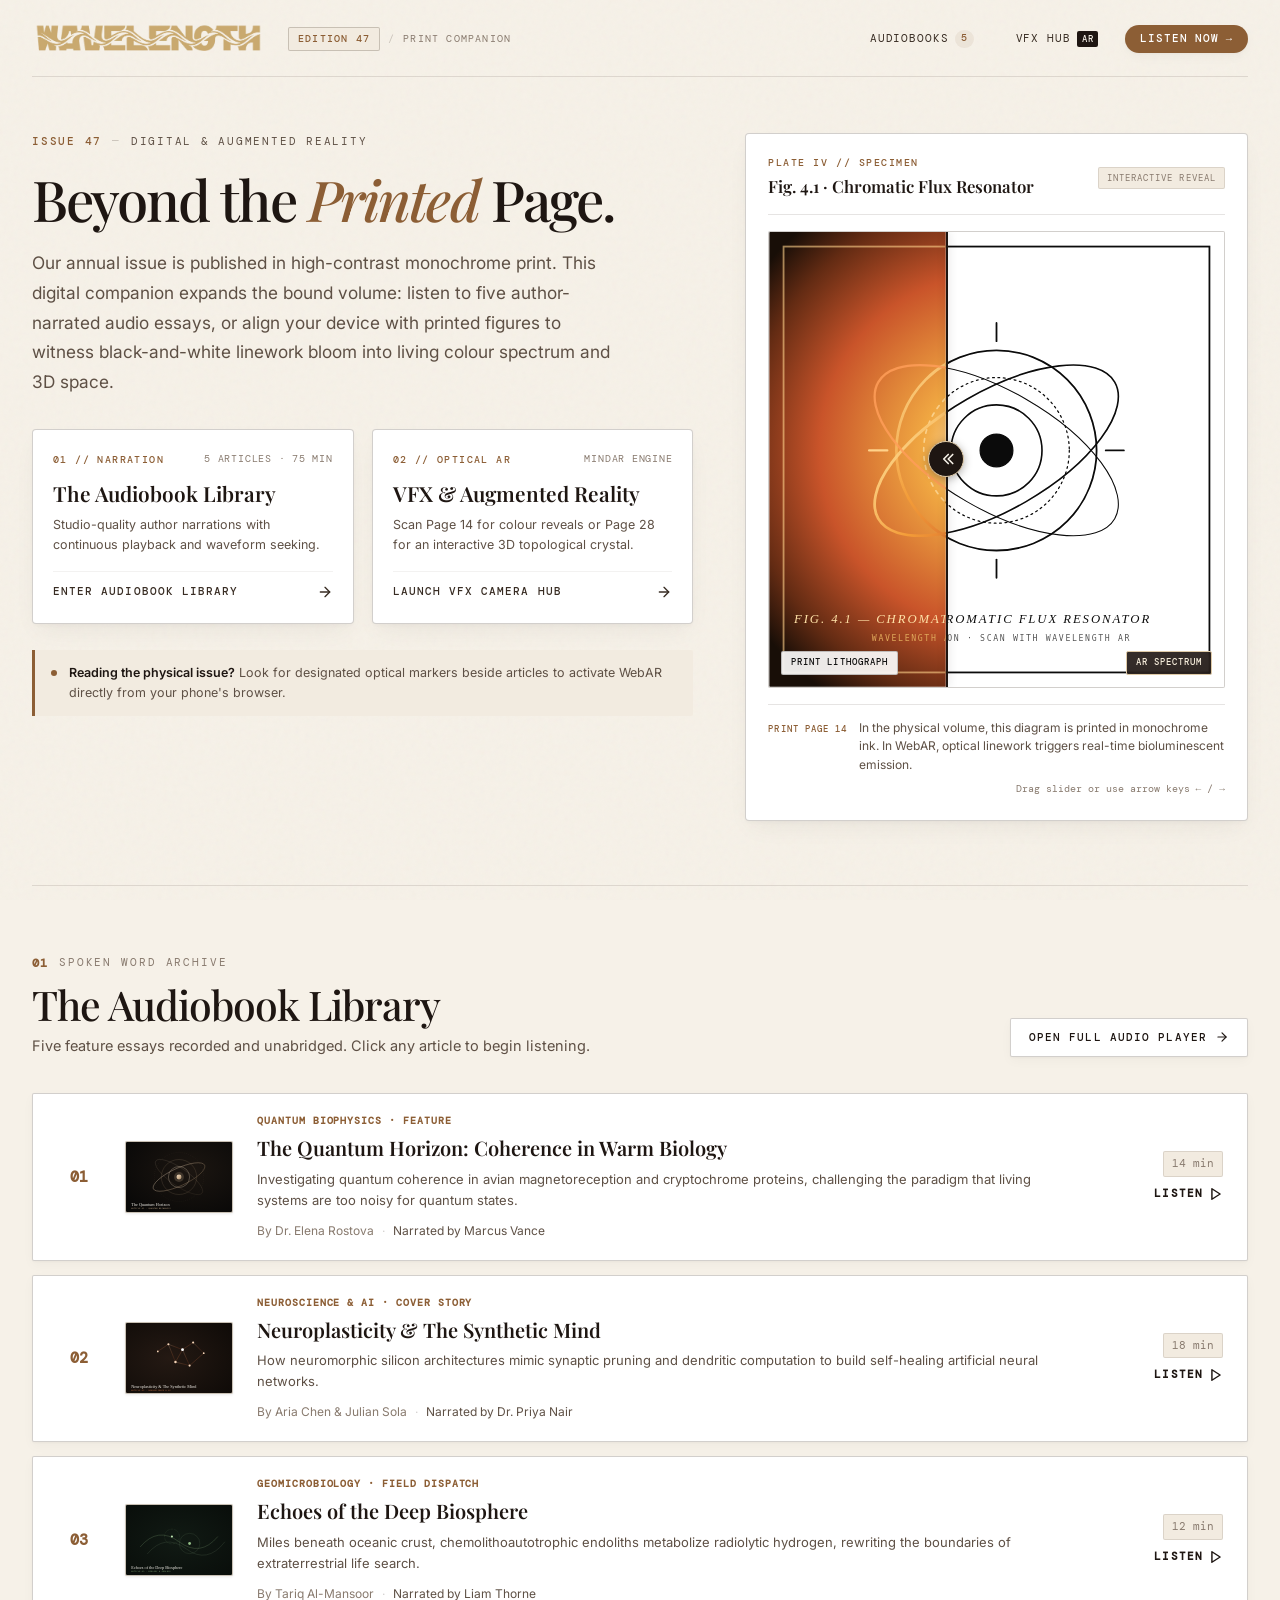
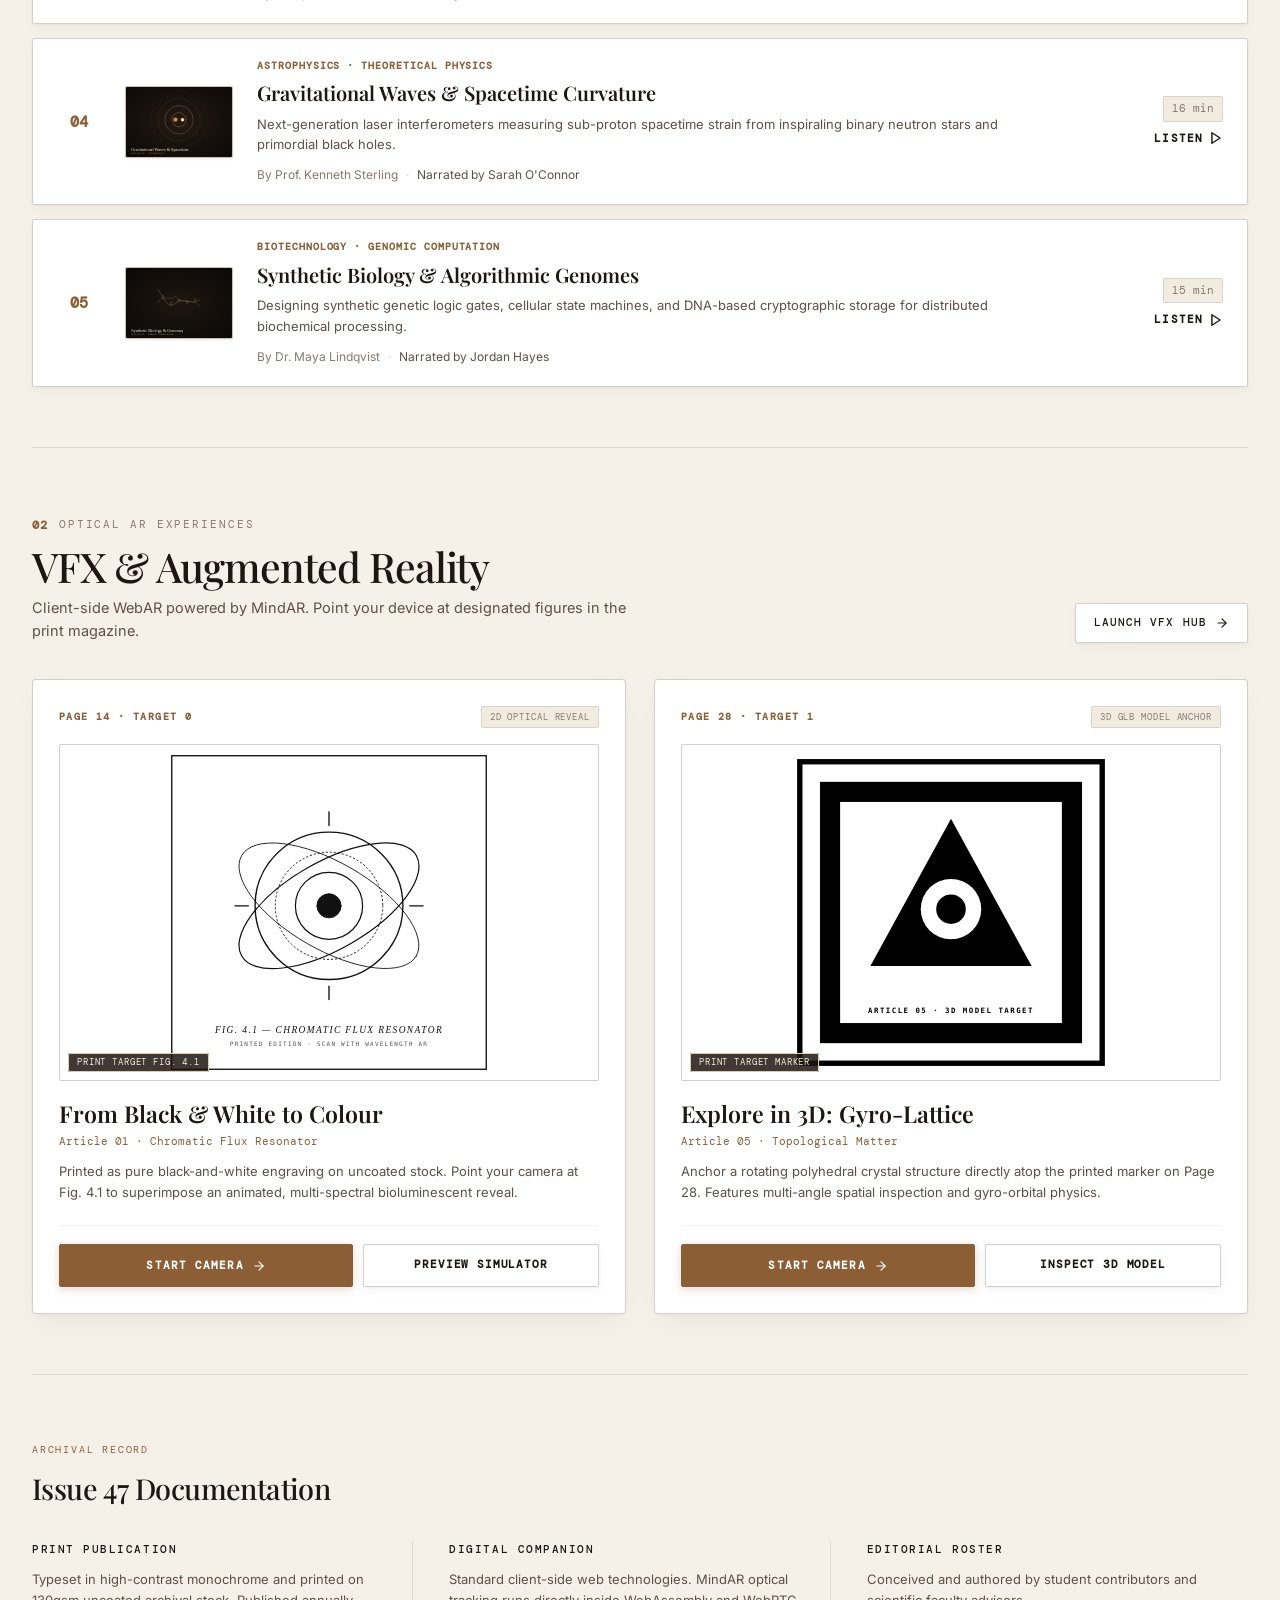
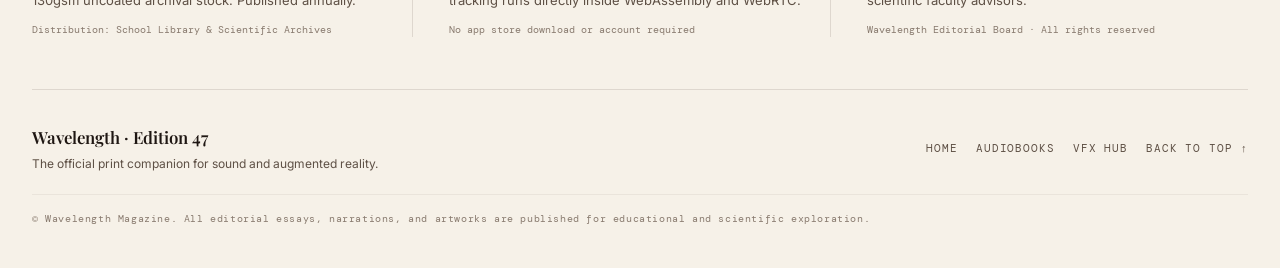
==== commit d36b5667: "Fix VFX simulator modal styling, resolve missing engine buttons, refine audiobook card spacing, and " ====
--- a/index.html
+++ b/index.html
@@ -379,9 +379,12 @@
               </p>
             </div>
             <div class="spotlight-actions">
-              <a href="vfx.html#expCardColor" class="spotlight-primary-btn">
-                <span>Start Camera on Page 14</span>
+              <a href="vfx.html#expCardColor" class="spotlight-primary-btn" aria-label="Launch WebAR Camera on Page 14">
+                <span>Start Camera</span>
                 <svg width="14" height="14" viewBox="0 0 24 24" fill="none" stroke="currentColor" stroke-width="2" stroke-linecap="round" stroke-linejoin="round" aria-hidden="true"><line x1="5" y1="12" x2="19" y2="12"></line><polyline points="12 5 19 12 12 19"></polyline></svg>
+              </a>
+              <a href="vfx.html#simColorModal" class="spotlight-secondary-btn" aria-label="Open Non-AR Interactive Simulator for Page 14">
+                <span>Preview Simulator</span>
               </a>
             </div>
           </article>
@@ -406,9 +409,12 @@
               </p>
             </div>
             <div class="spotlight-actions">
-              <a href="vfx.html#expCard3D" class="spotlight-primary-btn">
-                <span>Start Camera on Page 28</span>
+              <a href="vfx.html#expCard3D" class="spotlight-primary-btn" aria-label="Launch WebAR Camera on Page 28">
+                <span>Start Camera</span>
                 <svg width="14" height="14" viewBox="0 0 24 24" fill="none" stroke="currentColor" stroke-width="2" stroke-linecap="round" stroke-linejoin="round" aria-hidden="true"><line x1="5" y1="12" x2="19" y2="12"></line><polyline points="12 5 19 12 12 19"></polyline></svg>
+              </a>
+              <a href="vfx.html#sim3DModal" class="spotlight-secondary-btn" aria-label="Open Interactive 3D Model Viewer for Page 28">
+                <span>Inspect 3D Model</span>
               </a>
             </div>
           </article>
--- a/css/styles.css
+++ b/css/styles.css
@@ -634,9 +634,15 @@
   border-radius: var(--radius-xs);
   overflow: hidden;
   background: #ffffff;
-  cursor: ew-resize;
+  cursor: grab;
   user-select: none;
+  -webkit-user-select: none;
+  touch-action: none;
   box-shadow: inset 0 0 12px rgba(30, 22, 18, 0.05);
+}
+
+.specimen-viewer.is-dragging {
+  cursor: grabbing;
 }
 
 .specimen-viewer:focus-visible {
@@ -647,9 +653,12 @@
 .split-layer {
   position: absolute;
   inset: 0;
-  background-size: contain;
+  background-size: 100% 100%;
   background-repeat: no-repeat;
   background-position: center;
+  pointer-events: none;
+  -webkit-user-drag: none;
+  user-select: none;
 }
 
 .split-layer-bw {
@@ -660,7 +669,7 @@
 .split-layer-color {
   background-image: url("../assets/images/color-overlay-sample.svg");
   clip-path: polygon(0 0, 50% 0, 50% 100%, 0 100%);
-  transition: clip-path 0.03s linear;
+  will-change: clip-path;
 }
 
 .split-divider-line {
@@ -672,6 +681,7 @@
   background: var(--text-primary);
   pointer-events: none;
   box-shadow: 0 0 8px rgba(30, 22, 18, 0.25);
+  will-change: left;
 }
 
 /* Sleek Circular Brass Thumb That Does NOT Obscure Center Artwork */
@@ -691,11 +701,19 @@
   justify-content: center;
   pointer-events: none;
   box-shadow: 0 2px 8px rgba(30, 22, 18, 0.35);
-  transition: transform var(--transition-fast);
+  transition: transform var(--transition-fast), background var(--transition-fast), border-color var(--transition-fast);
+  will-change: left, transform;
 }
 
 .specimen-viewer:hover .split-handle-thumb {
   transform: translate(-50%, -50%) scale(1.08);
+}
+
+.specimen-viewer.is-dragging .split-handle-thumb {
+  transform: translate(-50%, -50%) scale(1.14);
+  background: var(--accent);
+  border-color: #ffffff;
+  box-shadow: 0 4px 14px rgba(30, 22, 18, 0.45);
 }
 
 /* Pinned Corner Badges */
@@ -771,6 +789,13 @@
 /* ==========================================================================
    SECTION 1: THE AUDIOBOOK LIBRARY (DETAILED ARTICLE SHOWCASE)
    ========================================================================== */
+
+.editorial-section,
+#audio-section,
+#vfx-section,
+#main-content {
+  scroll-margin-top: 36px;
+}
 
 .editorial-section {
   padding: 68px 0 60px;
@@ -863,12 +888,12 @@
 
 .article-row-item {
   display: grid;
-  grid-template-columns: 44px 100px minmax(0, 1fr) 140px;
+  grid-template-columns: 44px 108px minmax(0, 1fr) 140px;
   gap: 24px;
   align-items: center;
-  padding: 18px 22px;
+  padding: 20px 24px;
   background: var(--surface);
-  border: 1px solid var(--border);
+  border: 1px solid var(--border-strong);
   border-radius: var(--radius-xs);
   box-shadow: var(--shadow-subtle);
   text-decoration: none;
@@ -886,19 +911,20 @@
 
 .article-row-num {
   font-family: "DM Mono", monospace;
-  font-size: 14px;
+  font-size: 15px;
   font-weight: 600;
   color: var(--accent);
   text-align: center;
 }
 
 .article-row-cover {
-  width: 100px;
+  width: 108px;
   aspect-ratio: 3 / 2;
   border-radius: var(--radius-xs);
   overflow: hidden;
   border: 1px solid var(--border-strong);
   background: var(--surface-muted);
+  box-shadow: 0 1px 3px rgba(0, 0, 0, 0.08);
 }
 
 .article-row-cover img {
@@ -911,7 +937,7 @@
 .article-row-body {
   display: flex;
   flex-direction: column;
-  gap: 4px;
+  gap: 6px;
 }
 
 .article-category-tag {
@@ -920,14 +946,14 @@
   letter-spacing: 0.1em;
   text-transform: uppercase;
   color: var(--accent);
-  font-weight: 500;
+  font-weight: 600;
 }
 
 .article-title {
   font-family: "Playfair Display", Georgia, serif;
-  font-size: 1.15rem;
+  font-size: 1.25rem;
   font-weight: 600;
-  line-height: 1.3;
+  line-height: 1.28;
   color: var(--text-primary);
   transition: color var(--transition-fast);
 }
@@ -937,22 +963,23 @@
 }
 
 .article-summary {
-  font-size: 12.5px;
+  font-size: 13px;
   color: var(--text-muted);
-  line-height: 1.55;
+  line-height: 1.6;
   display: -webkit-box;
   -webkit-line-clamp: 2;
   -webkit-box-orient: vertical;
   overflow: hidden;
+  margin-top: 2px;
 }
 
 .article-byline {
   display: flex;
   align-items: center;
   gap: 8px;
-  font-size: 11.5px;
+  font-size: 12px;
   color: var(--text-dim);
-  margin-top: 2px;
+  margin-top: 4px;
 }
 
 .byline-dot {
@@ -1121,30 +1148,39 @@
 }
 
 .spotlight-actions {
-  padding-top: 16px;
+  padding-top: 18px;
   border-top: 1px solid var(--border-subtle);
+  display: flex;
+  gap: 10px;
+  margin-top: auto;
 }
 
 .spotlight-primary-btn {
-  display: flex;
-  align-items: center;
-  justify-content: space-between;
-  width: 100%;
-  padding: 12px 18px;
-  background: var(--text-primary);
-  color: var(--bg);
+  flex: 1.2;
+  display: inline-flex;
+  align-items: center;
+  justify-content: center;
+  gap: 8px;
+  padding: 12px 16px;
+  background: var(--accent);
+  color: #ffffff;
+  border: 1.5px solid var(--accent);
   border-radius: var(--radius-xs);
   font-family: "DM Mono", monospace;
   font-size: 11px;
   letter-spacing: 0.1em;
   text-transform: uppercase;
-  font-weight: 500;
-  transition: background var(--transition-fast), transform var(--transition-fast);
+  font-weight: 600;
+  box-shadow: 0 2px 8px rgba(140, 94, 53, 0.25);
+  transition: all var(--transition-fast);
 }
 
 .spotlight-primary-btn:hover {
-  background: var(--accent);
+  background: var(--accent-hover);
+  border-color: var(--accent-hover);
   color: #ffffff;
+  transform: translateY(-2px);
+  box-shadow: 0 4px 14px rgba(140, 94, 53, 0.35);
 }
 
 .spotlight-primary-btn svg {
@@ -1152,7 +1188,33 @@
 }
 
 .spotlight-primary-btn:hover svg {
-  transform: translateX(4px);
+  transform: translateX(3px);
+}
+
+.spotlight-secondary-btn {
+  flex: 0.95;
+  display: inline-flex;
+  align-items: center;
+  justify-content: center;
+  padding: 12px 14px;
+  background: var(--surface);
+  color: var(--text-primary);
+  border: 1.5px solid var(--border-strong);
+  border-radius: var(--radius-xs);
+  font-family: "DM Mono", monospace;
+  font-size: 10.5px;
+  letter-spacing: 0.08em;
+  text-transform: uppercase;
+  font-weight: 600;
+  box-shadow: var(--shadow-subtle);
+  transition: all var(--transition-fast);
+}
+
+.spotlight-secondary-btn:hover {
+  background: var(--surface-muted);
+  border-color: var(--accent);
+  color: var(--accent-dark);
+  transform: translateY(-2px);
 }
 
 /* ==========================================================================
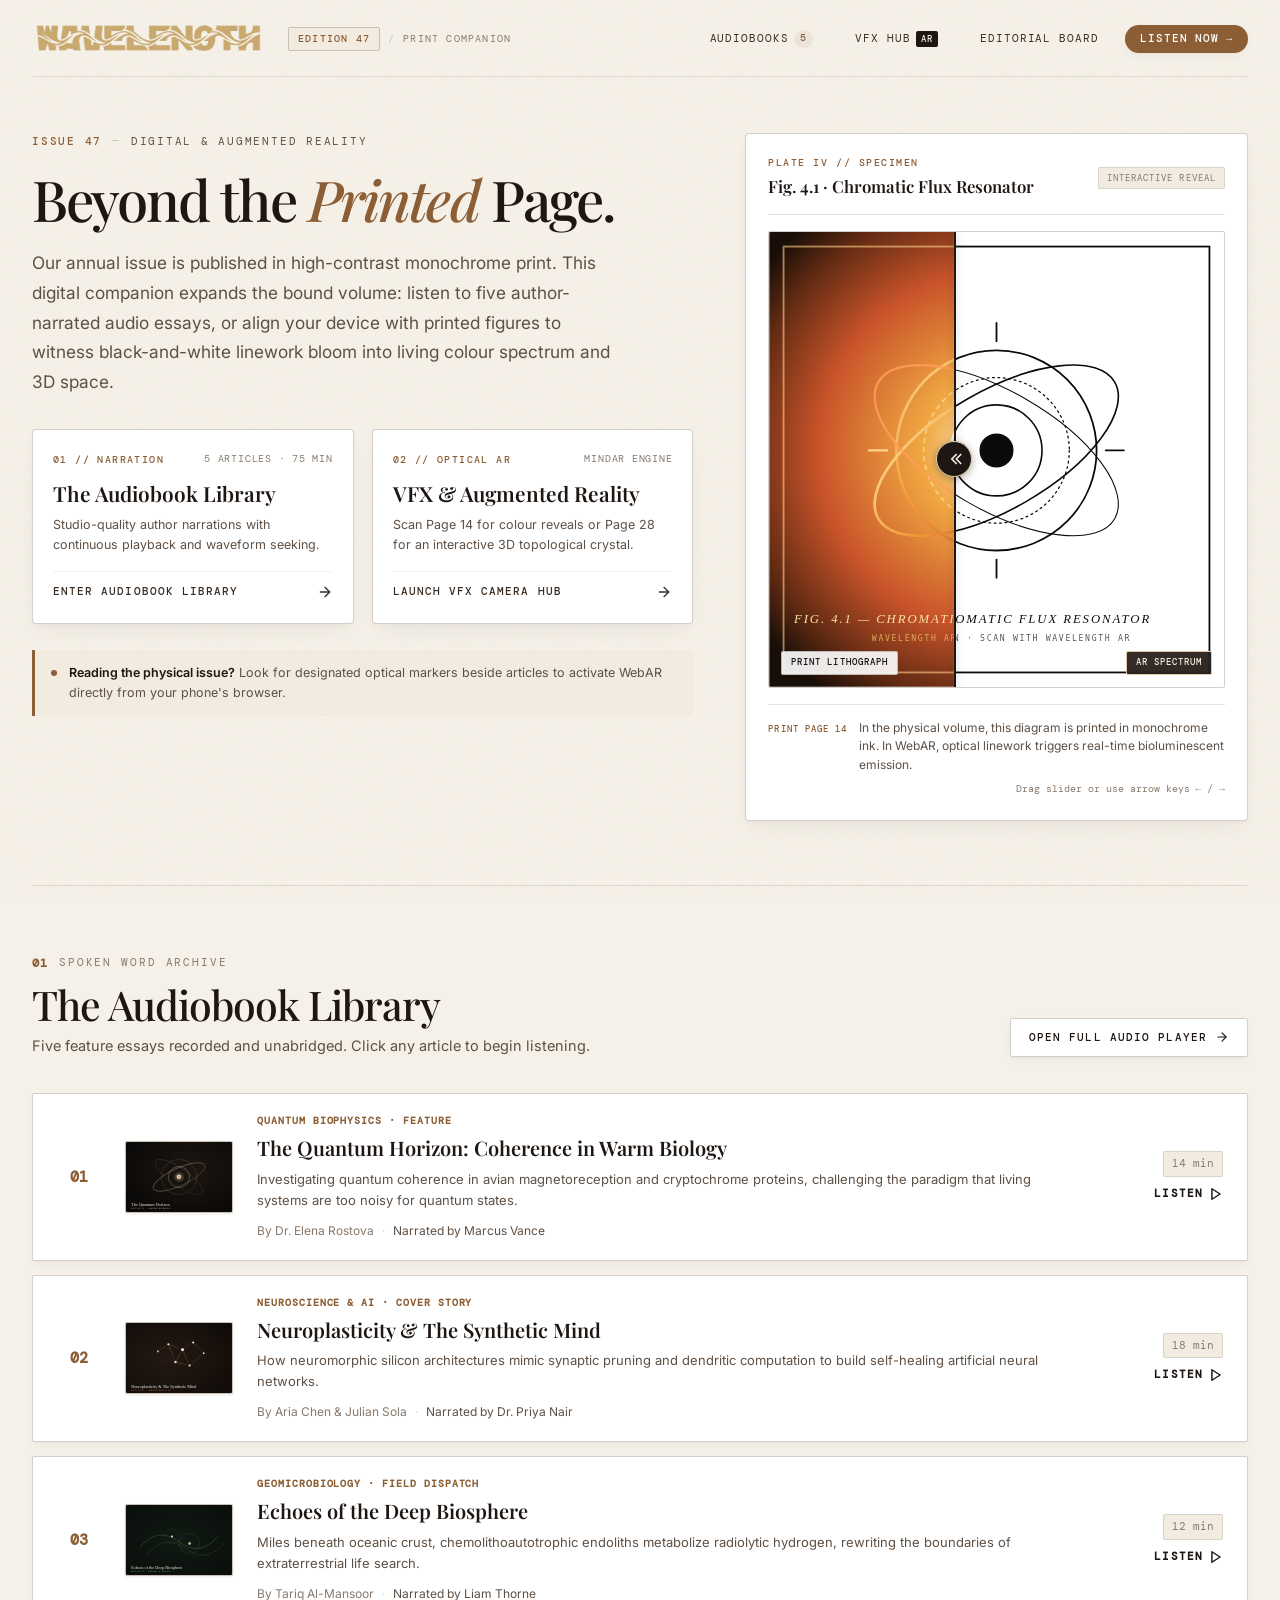
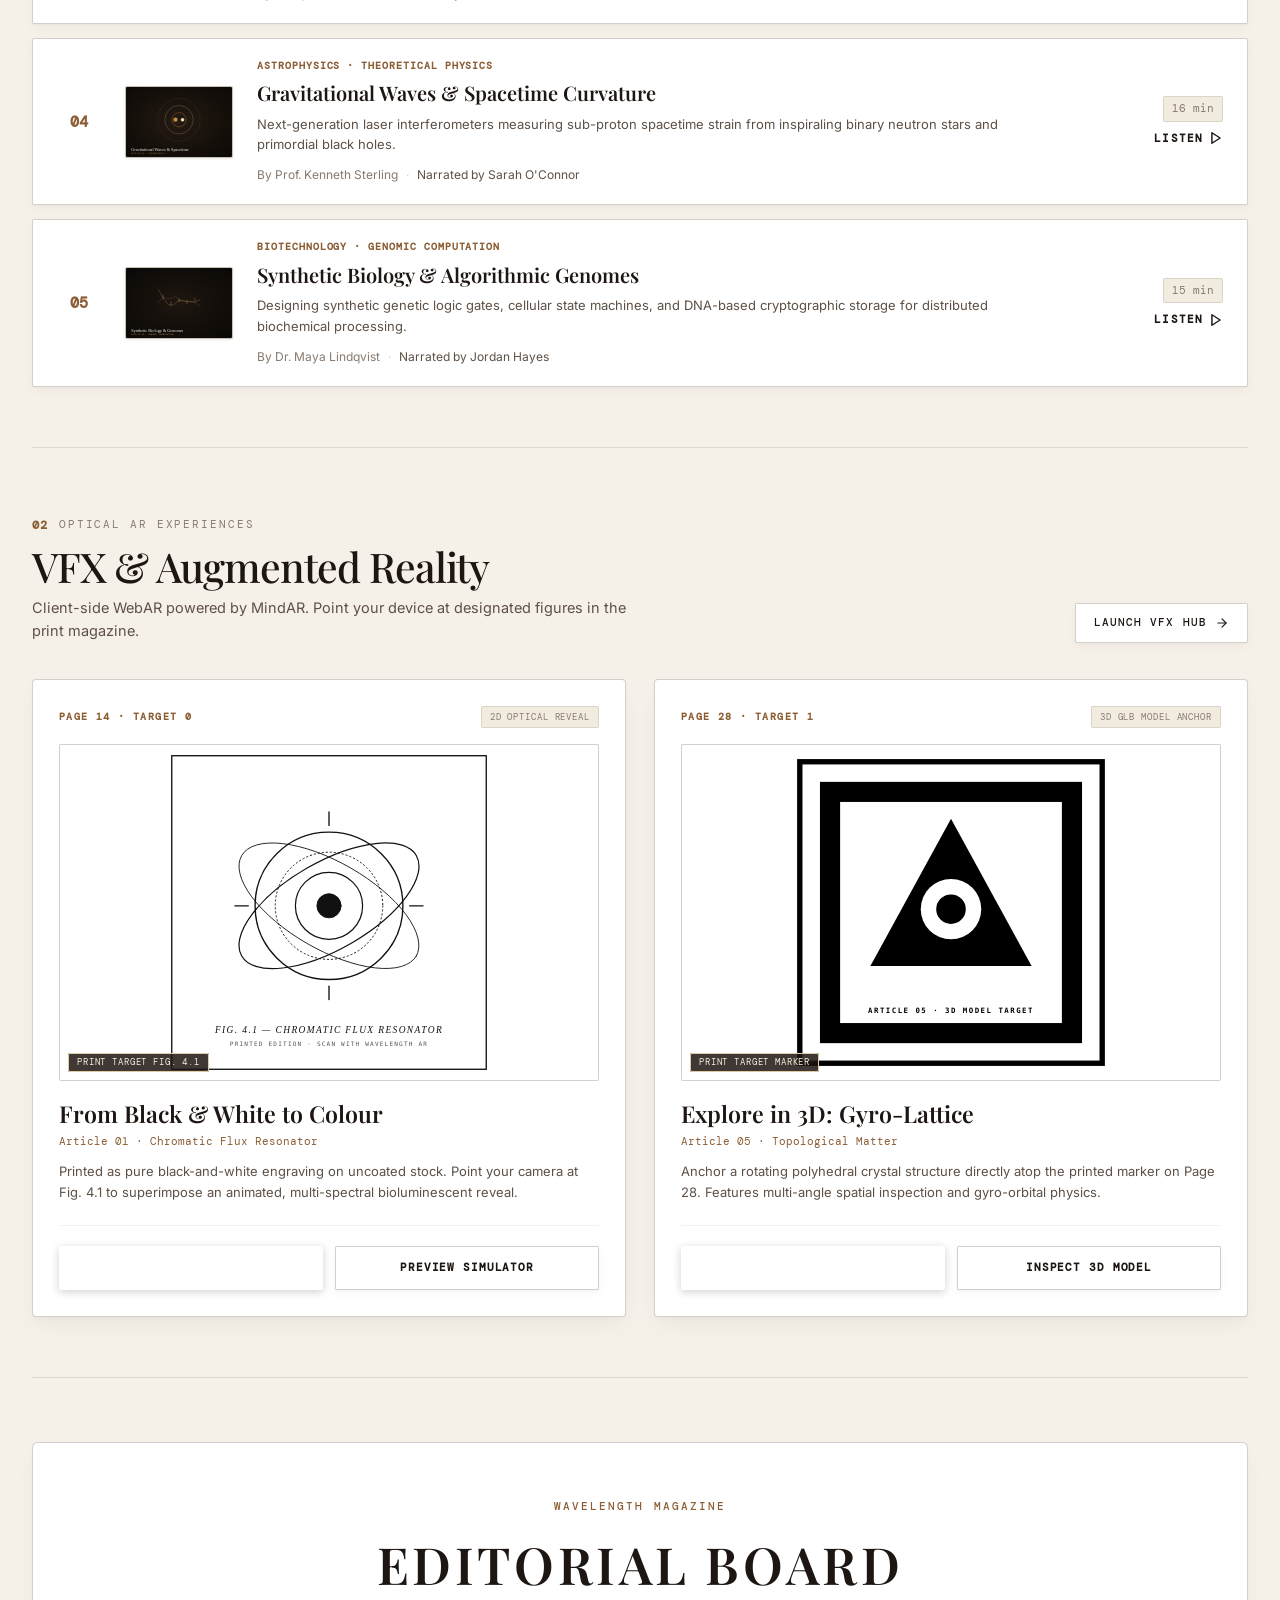
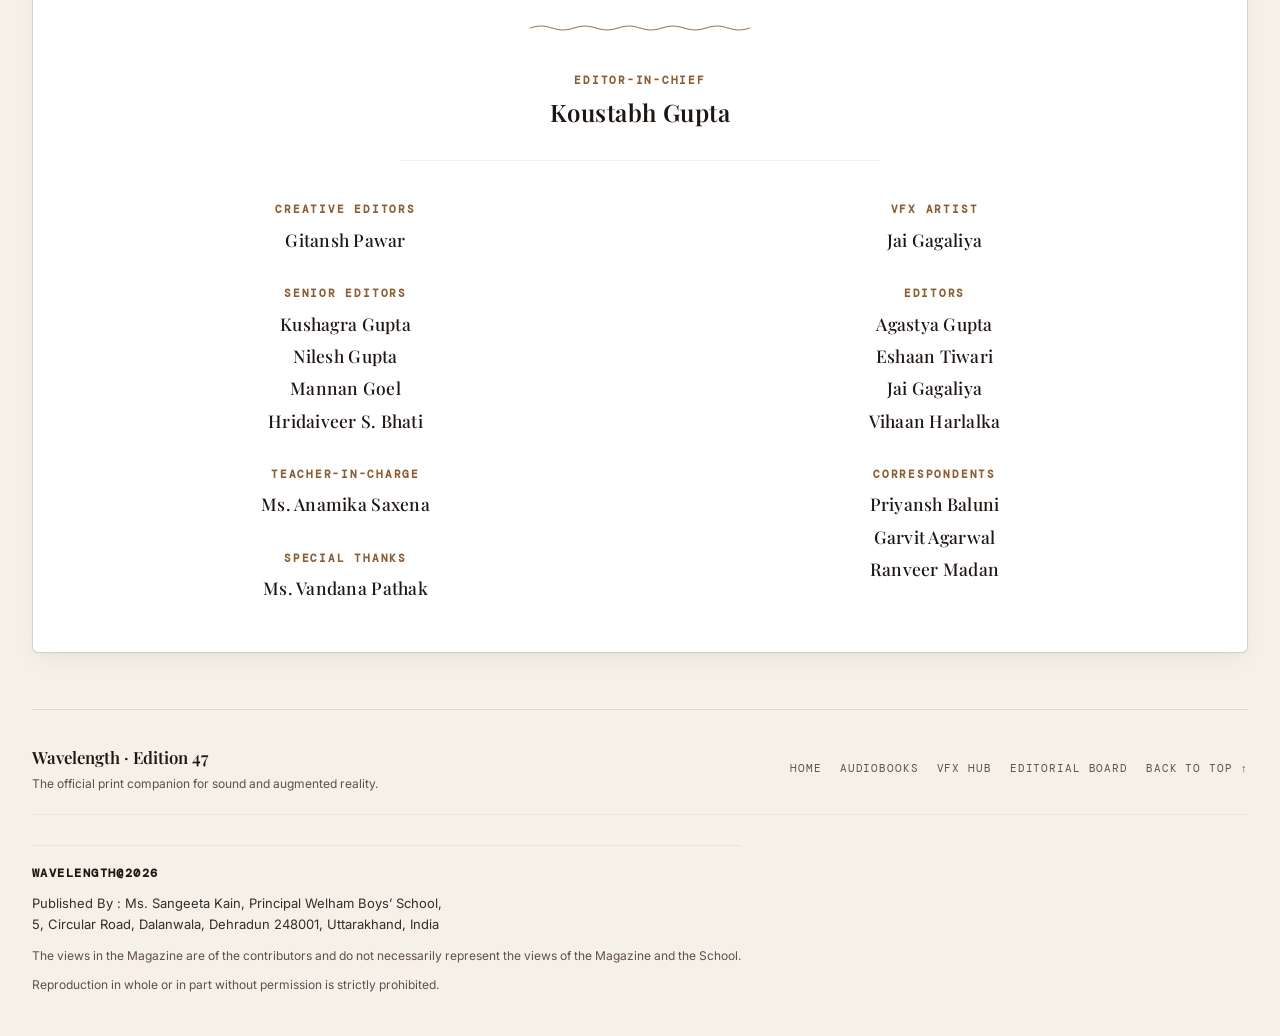
==== commit ccf16fb7: "Add Editorial Board masthead, update Welham Boys' School publication notice, and refine VFX button l" ====
--- a/index.html
+++ b/index.html
@@ -13,7 +13,7 @@
   <link href="https://fonts.googleapis.com/css2?family=DM+Mono:ital,wght@0,400;0,500;1,400&family=Inter:wght@300;400;500;600;700&family=Playfair+Display:ital,wght@0,500;0,600;0,700;1,500;1,600&display=swap" rel="stylesheet" />
 
   <!-- Base & Editorial Stylesheet -->
-  <link rel="stylesheet" href="./css/styles.css" />
+  <link rel="stylesheet" href="./css/styles.css?v=2026.11" />
 </head>
 
 <body class="editorial-body">
@@ -42,6 +42,9 @@
           <a href="#vfx-section" class="masthead-nav-link">
             <span>VFX Hub</span>
             <span class="nav-tag-badge">AR</span>
+          </a>
+          <a href="#editorial-board" class="masthead-nav-link">
+            <span>Editorial Board</span>
           </a>
           <a href="audiobooks.html" class="masthead-action-pill">
             <span>Listen Now</span>
@@ -422,31 +425,98 @@
         </div>
       </section>
 
-      <!-- Section 3: Archival Colophon & Issue Documentation -->
-      <section class="colophon-section" aria-labelledby="colophon-title">
-        <div class="colophon-header">
-          <span class="colophon-kicker">ARCHIVAL RECORD</span>
-          <h2 id="colophon-title" class="colophon-heading">Issue 47 Documentation</h2>
-        </div>
-
-        <div class="colophon-grid">
-          <div class="colophon-block">
-            <h3 class="colophon-label">Print Publication</h3>
-            <p class="colophon-detail">Typeset in high-contrast monochrome and printed on 130gsm uncoated archival stock. Published annually.</p>
-            <span class="colophon-sub">Distribution: School Library &amp; Scientific Archives</span>
-          </div>
-
-          <div class="colophon-block">
-            <h3 class="colophon-label">Digital Companion</h3>
-            <p class="colophon-detail">Standard client-side web technologies. MindAR optical tracking runs directly inside WebAssembly and WebRTC.</p>
-            <span class="colophon-sub">No app store download or account required</span>
-          </div>
-
-          <div class="colophon-block">
-            <h3 class="colophon-label">Editorial Roster</h3>
-            <p class="colophon-detail">Conceived and authored by student contributors and scientific faculty advisors.</p>
-            <span class="colophon-sub">Wavelength Editorial Board · All rights reserved</span>
-          </div>
+      <!-- Section 3: Editorial Board -->
+      <section id="editorial-board" class="editorial-board-section" aria-labelledby="editorial-board-title">
+        <div class="editorial-board-plate">
+          
+          <div class="editorial-board-header">
+            <span class="masthead-kicker">WAVELENGTH MAGAZINE</span>
+            <h2 id="editorial-board-title" class="masthead-main-title">EDITORIAL BOARD</h2>
+            <div class="masthead-divider-wave" aria-hidden="true">
+              <svg viewBox="0 0 320 12" fill="none" xmlns="http://www.w3.org/2000/svg">
+                <path d="M0 6 Q 16 0, 32 6 T 64 6 T 96 6 T 128 6 T 160 6 T 192 6 T 224 6 T 256 6 T 288 6 T 320 6" stroke="var(--accent)" stroke-width="1.5" fill="none"/>
+              </svg>
+            </div>
+          </div>
+
+          <!-- Top Centerpiece: Editor-in-Chief -->
+          <div class="masthead-lead-block">
+            <span class="masthead-role-label">EDITOR-IN-CHIEF</span>
+            <p class="masthead-lead-name">Koustabh Gupta</p>
+          </div>
+
+          <!-- Two-Column Editorial Board Grid -->
+          <div class="masthead-columns-grid">
+            
+            <!-- Left Column -->
+            <div class="masthead-col">
+              
+              <div class="masthead-group">
+                <h3 class="masthead-role-label">CREATIVE EDITORS</h3>
+                <ul class="masthead-names-list">
+                  <li>Gitansh Pawar</li>
+                </ul>
+              </div>
+
+              <div class="masthead-group">
+                <h3 class="masthead-role-label">SENIOR EDITORS</h3>
+                <ul class="masthead-names-list">
+                  <li>Kushagra Gupta</li>
+                  <li>Nilesh Gupta</li>
+                  <li>Mannan Goel</li>
+                  <li>Hridaiveer S. Bhati</li>
+                </ul>
+              </div>
+
+              <div class="masthead-group">
+                <h3 class="masthead-role-label">TEACHER-IN-CHARGE</h3>
+                <ul class="masthead-names-list">
+                  <li>Ms. Anamika Saxena</li>
+                </ul>
+              </div>
+
+              <div class="masthead-group">
+                <h3 class="masthead-role-label">SPECIAL THANKS</h3>
+                <ul class="masthead-names-list">
+                  <li>Ms. Vandana Pathak</li>
+                </ul>
+              </div>
+
+            </div>
+
+            <!-- Right Column -->
+            <div class="masthead-col">
+              
+              <div class="masthead-group">
+                <h3 class="masthead-role-label">VFX ARTIST</h3>
+                <ul class="masthead-names-list">
+                  <li>Jai Gagaliya</li>
+                </ul>
+              </div>
+
+              <div class="masthead-group">
+                <h3 class="masthead-role-label">EDITORS</h3>
+                <ul class="masthead-names-list">
+                  <li>Agastya Gupta</li>
+                  <li>Eshaan Tiwari</li>
+                  <li>Jai Gagaliya</li>
+                  <li>Vihaan Harlalka</li>
+                </ul>
+              </div>
+
+              <div class="masthead-group">
+                <h3 class="masthead-role-label">CORRESPONDENTS</h3>
+                <ul class="masthead-names-list">
+                  <li>Priyansh Baluni</li>
+                  <li>Garvit Agarwal</li>
+                  <li>Ranveer Madan</li>
+                </ul>
+              </div>
+
+            </div>
+
+          </div>
+
         </div>
       </section>
 
@@ -464,21 +534,32 @@
           <a href="index.html" class="footer-link">Home</a>
           <a href="audiobooks.html" class="footer-link">Audiobooks</a>
           <a href="vfx.html" class="footer-link">VFX Hub</a>
+          <a href="#editorial-board" class="footer-link">Editorial Board</a>
           <a href="#main-content" class="footer-link">Back to Top ↑</a>
         </nav>
       </div>
       
       <div class="footer-subrow">
-        <p class="footer-copyright">
-          © Wavelength Magazine. All editorial essays, narrations, and artworks are published for educational and scientific exploration.
-        </p>
+        <div class="footer-publication-colophon">
+          <p class="pub-brand-line">Wavelength@2026</p>
+          <p class="pub-meta-line">
+            Published By : Ms. Sangeeta Kain, Principal Welham Boys’ School,<br />
+            5, Circular Road, Dalanwala, Dehradun 248001, Uttarakhand, India
+          </p>
+          <p class="pub-disclaimer-line">
+            The views in the Magazine are of the contributors and do not necessarily represent the views of the Magazine and the School.
+          </p>
+          <p class="pub-rights-line">
+            Reproduction in whole or in part without permission is strictly prohibited.
+          </p>
+        </div>
       </div>
     </footer>
 
   </div>
 
   <!-- Scripts -->
-  <script src="./js/config.js"></script>
-  <script src="./js/main.js"></script>
+  <script src="./js/config.js?v=2026.11"></script>
+  <script src="./js/main.js?v=2026.11"></script>
 </body>
 </html>
--- a/css/styles.css
+++ b/css/styles.css
@@ -1148,43 +1148,52 @@
 }
 
 .spotlight-actions {
-  padding-top: 18px;
+  padding-top: 20px;
   border-top: 1px solid var(--border-subtle);
-  display: flex;
-  gap: 10px;
+  display: grid;
+  grid-template-columns: 1fr 1fr;
+  gap: 12px;
   margin-top: auto;
 }
 
+.spotlight-primary-btn,
+.spotlight-secondary-btn {
+  height: 44px;
+  border-radius: var(--radius-xs);
+  font-family: "DM Mono", monospace;
+  font-size: 11px;
+  letter-spacing: 0.08em;
+  text-transform: uppercase;
+  font-weight: 600;
+  display: inline-flex;
+  align-items: center;
+  justify-content: center;
+  text-decoration: none;
+  box-sizing: border-box;
+  padding: 0 12px;
+  white-space: nowrap;
+  transition: all var(--transition-fast);
+}
+
 .spotlight-primary-btn {
-  flex: 1.2;
-  display: inline-flex;
-  align-items: center;
-  justify-content: center;
+  background: var(--ink);
+  color: #ffffff;
+  border: 1.5px solid var(--ink);
   gap: 8px;
-  padding: 12px 16px;
+  box-shadow: 0 2px 8px rgba(30, 22, 18, 0.2);
+}
+
+.spotlight-primary-btn:hover {
   background: var(--accent);
-  color: #ffffff;
-  border: 1.5px solid var(--accent);
-  border-radius: var(--radius-xs);
-  font-family: "DM Mono", monospace;
-  font-size: 11px;
-  letter-spacing: 0.1em;
-  text-transform: uppercase;
-  font-weight: 600;
-  box-shadow: 0 2px 8px rgba(140, 94, 53, 0.25);
-  transition: all var(--transition-fast);
-}
-
-.spotlight-primary-btn:hover {
-  background: var(--accent-hover);
-  border-color: var(--accent-hover);
+  border-color: var(--accent);
   color: #ffffff;
   transform: translateY(-2px);
-  box-shadow: 0 4px 14px rgba(140, 94, 53, 0.35);
+  box-shadow: 0 4px 14px rgba(140, 94, 53, 0.3);
 }
 
 .spotlight-primary-btn svg {
   transition: transform var(--transition-fast);
+  flex-shrink: 0;
 }
 
 .spotlight-primary-btn:hover svg {
@@ -1192,22 +1201,10 @@
 }
 
 .spotlight-secondary-btn {
-  flex: 0.95;
-  display: inline-flex;
-  align-items: center;
-  justify-content: center;
-  padding: 12px 14px;
   background: var(--surface);
   color: var(--text-primary);
   border: 1.5px solid var(--border-strong);
-  border-radius: var(--radius-xs);
-  font-family: "DM Mono", monospace;
-  font-size: 10.5px;
-  letter-spacing: 0.08em;
-  text-transform: uppercase;
-  font-weight: 600;
   box-shadow: var(--shadow-subtle);
-  transition: all var(--transition-fast);
 }
 
 .spotlight-secondary-btn:hover {
@@ -1218,74 +1215,127 @@
 }
 
 /* ==========================================================================
-   SECTION 3: ARCHIVAL COLOPHON
+   SECTION 3: EDITORIAL BOARD MASTHEAD
    ========================================================================== */
 
-.colophon-section {
-  padding: 60px 0 52px;
+.editorial-board-section {
+  padding: 64px 0 56px;
   border-bottom: 1px solid var(--border);
 }
 
-.colophon-header {
-  margin-bottom: 30px;
-}
-
-.colophon-kicker {
-  font-family: "DM Mono", monospace;
-  font-size: 10px;
-  letter-spacing: 0.18em;
-  text-transform: uppercase;
-  color: var(--accent);
-}
-
-.colophon-heading {
+.editorial-board-plate {
+  background: var(--surface);
+  border: 1.5px solid var(--border-strong);
+  border-radius: var(--radius-md);
+  padding: 56px 44px 50px;
+  box-shadow: var(--shadow-card);
+  position: relative;
+}
+
+.editorial-board-header {
+  text-align: center;
+  margin-bottom: 38px;
+}
+
+.masthead-kicker {
+  display: block;
+  font-family: "DM Mono", monospace;
+  font-size: 10.5px;
+  letter-spacing: 0.2em;
+  text-transform: uppercase;
+  color: var(--accent);
+  font-weight: 500;
+  margin-bottom: 8px;
+}
+
+.masthead-main-title {
   font-family: "Playfair Display", Georgia, serif;
-  font-size: 1.8rem;
+  font-size: clamp(2.2rem, 4.5vw, 3.2rem);
+  font-weight: 600;
+  letter-spacing: 0.07em;
+  text-transform: uppercase;
+  color: var(--text-primary);
+  margin: 0 0 16px;
+}
+
+.masthead-divider-wave {
+  display: flex;
+  justify-content: center;
+  align-items: center;
+  margin: 0 auto;
+  width: 220px;
+  height: 12px;
+  opacity: 0.85;
+}
+
+.masthead-divider-wave svg {
+  width: 100%;
+  height: 100%;
+}
+
+.masthead-lead-block {
+  text-align: center;
+  margin: 0 auto 40px;
+  padding-bottom: 32px;
+  border-bottom: 1px solid var(--border-subtle);
+  max-width: 480px;
+}
+
+.masthead-role-label {
+  display: block;
+  font-family: "DM Mono", monospace;
+  font-size: 11px;
+  letter-spacing: 0.16em;
+  text-transform: uppercase;
+  color: var(--accent);
+  font-weight: 600;
+  margin-bottom: 8px;
+}
+
+.masthead-lead-name {
+  font-family: "Playfair Display", Georgia, serif;
+  font-size: 24px;
+  font-weight: 600;
+  letter-spacing: 0.02em;
+  color: var(--text-primary);
+  margin: 0;
+  line-height: 1.3;
+}
+
+.masthead-columns-grid {
+  display: grid;
+  grid-template-columns: repeat(2, minmax(0, 1fr));
+  gap: 52px;
+}
+
+.masthead-col {
+  display: flex;
+  flex-direction: column;
+  gap: 32px;
+  text-align: center;
+}
+
+.masthead-group {
+  display: flex;
+  flex-direction: column;
+  align-items: center;
+}
+
+.masthead-names-list {
+  list-style: none;
+  margin: 0;
+  padding: 0;
+  display: flex;
+  flex-direction: column;
+  gap: 6px;
+}
+
+.masthead-names-list li {
+  font-family: "Playfair Display", Georgia, serif;
+  font-size: 17.5px;
   font-weight: 500;
-  letter-spacing: -0.02em;
   color: var(--text-primary);
-  margin-top: 4px;
-}
-
-.colophon-grid {
-  display: grid;
-  grid-template-columns: repeat(3, minmax(0, 1fr));
-  gap: 36px;
-}
-
-.colophon-block {
-  display: flex;
-  flex-direction: column;
-  padding-right: 12px;
-  border-right: 1px solid var(--border);
-}
-
-.colophon-block:last-child {
-  border-right: none;
-  padding-right: 0;
-}
-
-.colophon-label {
-  font-family: "DM Mono", monospace;
-  font-size: 11px;
-  letter-spacing: 0.14em;
-  text-transform: uppercase;
-  color: var(--text-primary);
-  font-weight: 500;
-  margin-bottom: 10px;
-}
-
-.colophon-detail {
-  font-size: 13px;
-  color: var(--text-muted);
-  line-height: 1.65;
-  margin-bottom: 10px;
-}
-
-.colophon-sub {
-  font-family: "DM Mono", monospace;
-  font-size: 10px;
-  color: var(--text-dim);
+  letter-spacing: 0.015em;
   line-height: 1.5;
 }
 
@@ -1330,6 +1380,7 @@
   display: flex;
   align-items: center;
   gap: 18px;
+  flex-wrap: wrap;
 }
 
 .footer-link {
@@ -1347,16 +1398,44 @@
 
 .footer-subrow {
   display: flex;
-  align-items: center;
-  justify-content: space-between;
-}
-
-.footer-copyright {
-  font-family: "DM Mono", monospace;
-  font-size: 10px;
-  letter-spacing: 0.06em;
-  color: var(--text-dim);
-  line-height: 1.5;
+  flex-direction: column;
+  align-items: flex-start;
+}
+
+.footer-publication-colophon {
+  display: flex;
+  flex-direction: column;
+  gap: 10px;
+  max-width: 820px;
+  margin-top: 14px;
+  padding-top: 18px;
+  border-top: 1px solid var(--border-subtle);
+}
+
+.pub-brand-line {
+  font-family: "DM Mono", monospace;
+  font-size: 12px;
+  font-weight: 600;
+  letter-spacing: 0.12em;
+  color: var(--text-primary);
+  text-transform: uppercase;
+  margin: 0;
+}
+
+.pub-meta-line {
+  font-size: 13px;
+  color: var(--text-secondary);
+  line-height: 1.65;
+  font-weight: 400;
+  margin: 0;
+}
+
+.pub-disclaimer-line,
+.pub-rights-line {
+  font-size: 12px;
+  color: var(--text-muted);
+  line-height: 1.6;
+  margin: 0;
 }
 
 /* ==========================================================================
@@ -1380,20 +1459,13 @@
     padding: 16px 18px;
   }
 
-  .colophon-grid {
+  .editorial-board-plate {
+    padding: 44px 28px 36px;
+  }
+
+  .masthead-columns-grid {
     grid-template-columns: 1fr;
-    gap: 24px;
-  }
-
-  .colophon-block {
-    border-right: none;
-    border-bottom: 1px solid var(--border);
-    padding-bottom: 20px;
-    padding-right: 0;
-  }
-
-  .colophon-block:last-child {
-    border-bottom: none;
+    gap: 36px;
   }
 }
 
@@ -1419,6 +1491,10 @@
   .vfx-spotlights-grid {
     grid-template-columns: 1fr;
     gap: 20px;
+  }
+
+  .spotlight-actions {
+    grid-template-columns: 1fr;
   }
 
   .article-row-item {
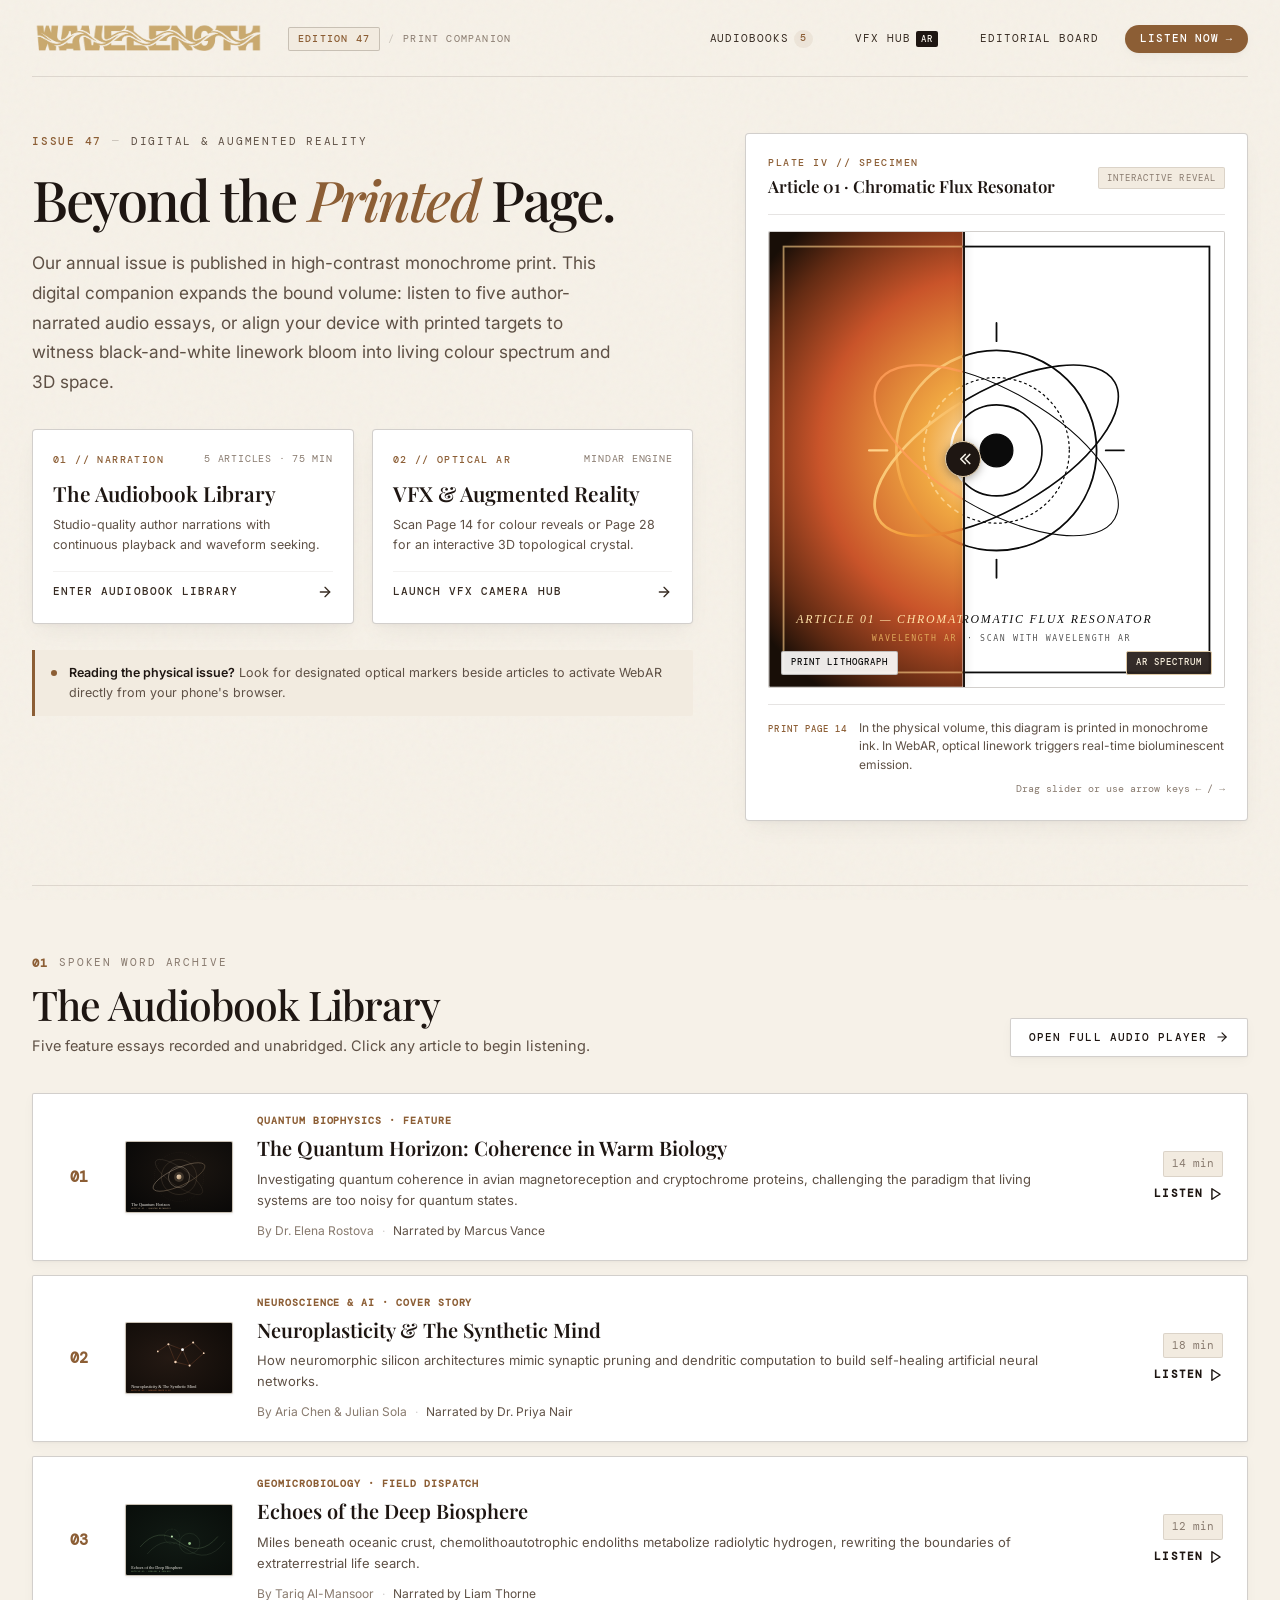
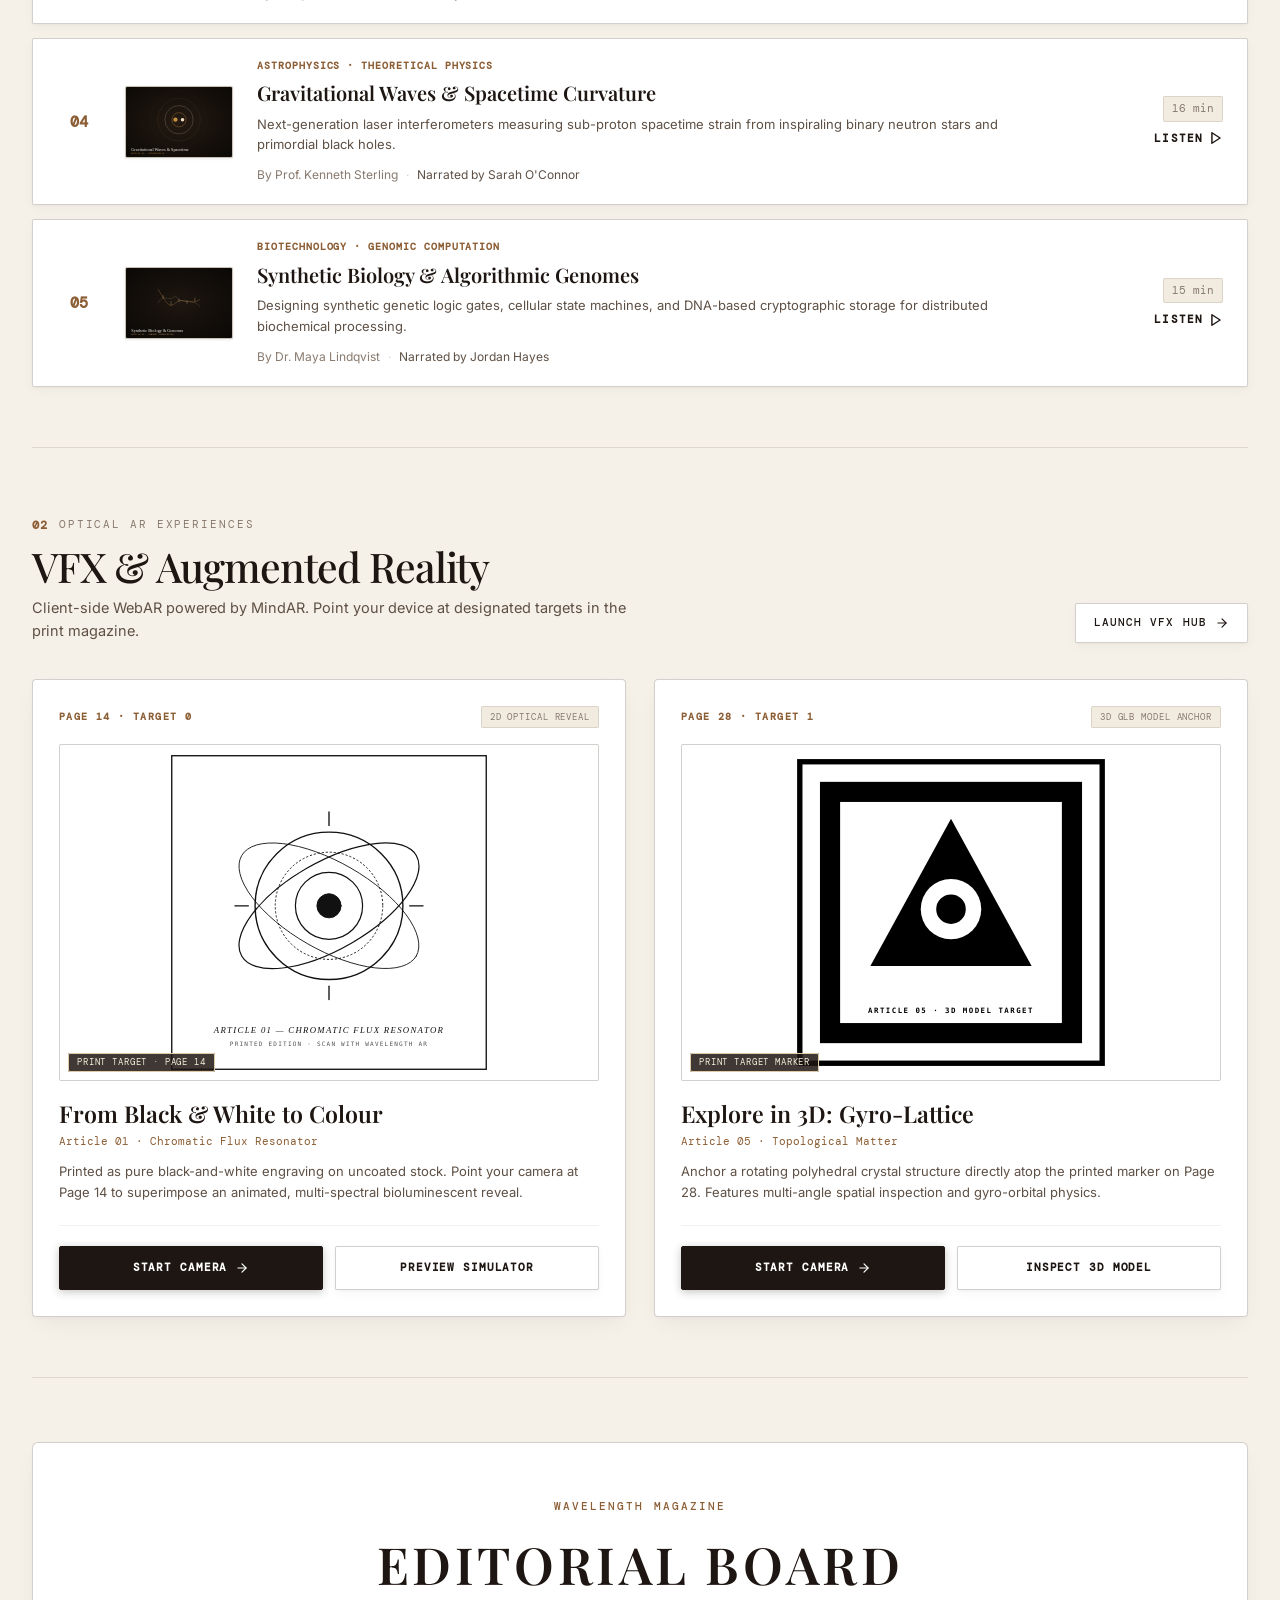
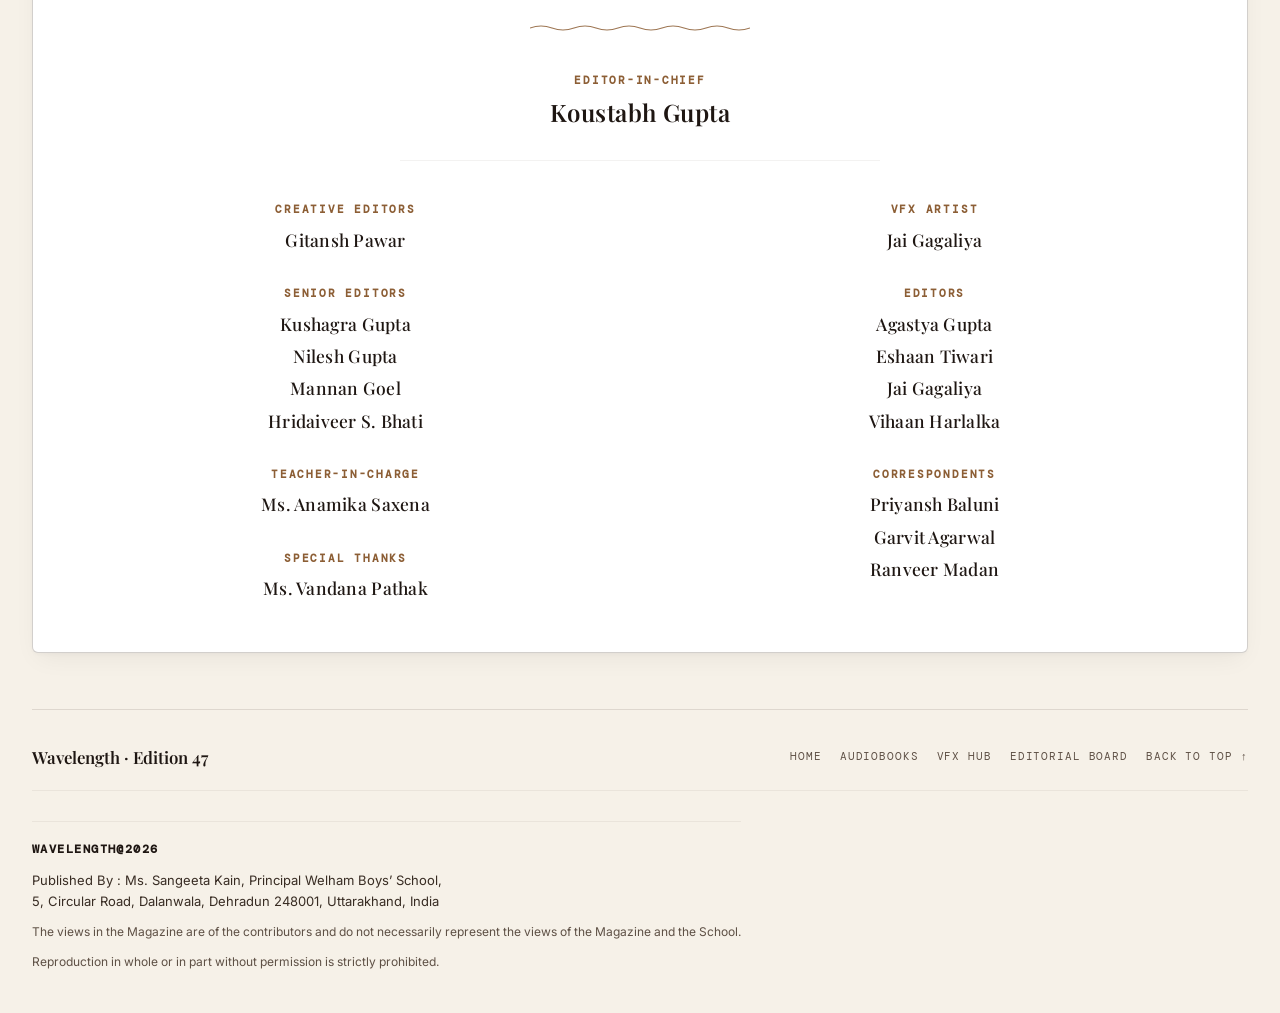
==== commit c7b7439c: "Fix invisible button styling with explicit high-contrast deep espresso, and remove all Fig/Figure re" ====
--- a/index.html
+++ b/index.html
@@ -1,24 +1,28 @@
 <!DOCTYPE html>
 <html lang="en">
+
 <head>
   <meta charset="UTF-8" />
   <meta name="viewport" content="width=device-width, initial-scale=1.0, viewport-fit=cover" />
   <meta name="theme-color" content="#f6f1e8" />
   <title>Wavelength — Edition 47 · Digital &amp; Augmented Reality Companion</title>
-  <meta name="description" content="The official digital companion for Wavelength Edition 47. Extending monochrome print through author-narrated audiobooks and MindAR optical reveals." />
+  <meta name="description"
+    content="The official digital companion for Wavelength Edition 47. Extending monochrome print through author-narrated audiobooks and MindAR optical reveals." />
 
   <!-- Google Fonts: Inter (Interface & Reading), Playfair Display (Editorial Display), DM Mono (Technical Specifiers) -->
   <link rel="preconnect" href="https://fonts.googleapis.com" />
   <link rel="preconnect" href="https://fonts.gstatic.com" crossorigin />
-  <link href="https://fonts.googleapis.com/css2?family=DM+Mono:ital,wght@0,400;0,500;1,400&family=Inter:wght@300;400;500;600;700&family=Playfair+Display:ital,wght@0,500;0,600;0,700;1,500;1,600&display=swap" rel="stylesheet" />
+  <link
+    href="https://fonts.googleapis.com/css2?family=DM+Mono:ital,wght@0,400;0,500;1,400&family=Inter:wght@300;400;500;600;700&family=Playfair+Display:ital,wght@0,500;0,600;0,700;1,500;1,600&display=swap"
+    rel="stylesheet" />
 
   <!-- Base & Editorial Stylesheet -->
-  <link rel="stylesheet" href="./css/styles.css?v=2026.11" />
+  <link rel="stylesheet" href="./css/styles.css?v=2026.12" />
 </head>
 
 <body class="editorial-body">
   <div class="page-container">
-    
+
     <!-- Editorial Masthead Header -->
     <header class="site-header" role="banner">
       <div class="header-inner">
@@ -60,7 +64,7 @@
       <!-- Hero Section: Balanced Editorial Spread -->
       <section class="hero-section" aria-labelledby="hero-title">
         <div class="hero-editorial-grid">
-          
+
           <!-- Column A: Narrative Direction & Direct Primary Pathways -->
           <div class="hero-text-column">
             <div class="hero-kicker">
@@ -74,13 +78,16 @@
             </h1>
 
             <p class="hero-lede">
-              Our annual issue is published in high-contrast monochrome print. This digital companion expands the bound volume: listen to five author-narrated audio essays, or align your device with printed figures to witness black-and-white linework bloom into living colour spectrum and 3D space.
+              Our annual issue is published in high-contrast monochrome print. This digital companion expands the bound
+              volume: listen to five author-narrated audio essays, or align your device with printed targets to witness
+              black-and-white linework bloom into living colour spectrum and 3D space.
             </p>
 
             <!-- Dual Pathway Portals (Integrated As Primary Actions) -->
             <div class="hero-portals-duo">
               <!-- Pathway 1: Audiobooks -->
-              <a href="audiobooks.html" class="portal-cta-box audio-portal" id="heroPortalAudio" aria-label="Go to Audiobook Library">
+              <a href="audiobooks.html" class="portal-cta-box audio-portal" id="heroPortalAudio"
+                aria-label="Go to Audiobook Library">
                 <div class="portal-box-top">
                   <span class="portal-box-num">01 // NARRATION</span>
                   <span class="portal-box-tag">5 Articles · 75 min</span>
@@ -91,12 +98,17 @@
                 </p>
                 <div class="portal-box-action">
                   <span>Enter Audiobook Library</span>
-                  <svg class="portal-arrow" width="16" height="16" viewBox="0 0 24 24" fill="none" stroke="currentColor" stroke-width="2" stroke-linecap="round" stroke-linejoin="round" aria-hidden="true"><line x1="5" y1="12" x2="19" y2="12"></line><polyline points="12 5 19 12 12 19"></polyline></svg>
+                  <svg class="portal-arrow" width="16" height="16" viewBox="0 0 24 24" fill="none" stroke="currentColor"
+                    stroke-width="2" stroke-linecap="round" stroke-linejoin="round" aria-hidden="true">
+                    <line x1="5" y1="12" x2="19" y2="12"></line>
+                    <polyline points="12 5 19 12 12 19"></polyline>
+                  </svg>
                 </div>
               </a>
 
               <!-- Pathway 2: VFX / AR Hub -->
-              <a href="vfx.html" class="portal-cta-box vfx-portal" id="heroPortalVfx" aria-label="Go to VFX and Augmented Reality Hub">
+              <a href="vfx.html" class="portal-cta-box vfx-portal" id="heroPortalVfx"
+                aria-label="Go to VFX and Augmented Reality Hub">
                 <div class="portal-box-top">
                   <span class="portal-box-num">02 // OPTICAL AR</span>
                   <span class="portal-box-tag">MindAR Engine</span>
@@ -107,7 +119,11 @@
                 </p>
                 <div class="portal-box-action">
                   <span>Launch VFX Camera Hub</span>
-                  <svg class="portal-arrow" width="16" height="16" viewBox="0 0 24 24" fill="none" stroke="currentColor" stroke-width="2" stroke-linecap="round" stroke-linejoin="round" aria-hidden="true"><line x1="5" y1="12" x2="19" y2="12"></line><polyline points="12 5 19 12 12 19"></polyline></svg>
+                  <svg class="portal-arrow" width="16" height="16" viewBox="0 0 24 24" fill="none" stroke="currentColor"
+                    stroke-width="2" stroke-linecap="round" stroke-linejoin="round" aria-hidden="true">
+                    <line x1="5" y1="12" x2="19" y2="12"></line>
+                    <polyline points="12 5 19 12 12 19"></polyline>
+                  </svg>
                 </div>
               </a>
             </div>
@@ -116,7 +132,8 @@
             <div class="hero-print-hint">
               <span class="hint-bullet" aria-hidden="true"></span>
               <p>
-                <strong>Reading the physical issue?</strong> Look for designated optical markers beside articles to activate WebAR directly from your phone's browser.
+                <strong>Reading the physical issue?</strong> Look for designated optical markers beside articles to
+                activate WebAR directly from your phone's browser.
               </p>
             </div>
           </div>
@@ -124,36 +141,33 @@
           <!-- Column B: Interactive Print Specimen Plate (The Chromatic Shift) -->
           <div class="hero-specimen-column">
             <div class="specimen-card">
-              
+
               <div class="specimen-header">
                 <div class="specimen-title-lockup">
                   <span class="specimen-plate-id">PLATE IV // SPECIMEN</span>
-                  <h3 class="specimen-heading">Fig. 4.1 · Chromatic Flux Resonator</h3>
+                  <h3 class="specimen-heading">Article 01 · Chromatic Flux Resonator</h3>
                 </div>
                 <span class="specimen-interactive-tag">Interactive Reveal</span>
               </div>
 
               <!-- Interactive Split Reveal Viewer -->
-              <div 
-                class="specimen-viewer" 
-                id="landingSplitBox" 
-                role="slider" 
-                aria-label="Comparison between printed black-and-white lithograph and AR colour reveal"
-                tabindex="0"
-                aria-valuenow="50"
-                aria-valuemin="0"
-                aria-valuemax="100"
-              >
+              <div class="specimen-viewer" id="landingSplitBox" role="slider"
+                aria-label="Comparison between printed black-and-white lithograph and AR colour reveal" tabindex="0"
+                aria-valuenow="50" aria-valuemin="0" aria-valuemax="100">
                 <!-- Monochrome Print Layer (Base) -->
                 <div class="split-layer split-layer-bw" aria-label="Printed monochrome illustration"></div>
-                
+
                 <!-- Chromatic Spectrum Layer (Clipped Overlay) -->
                 <div class="split-layer split-layer-color" aria-label="Augmented reality colour reveal"></div>
-                
+
                 <!-- Divider Hairline & Brass Thumb -->
                 <div class="split-divider-line" aria-hidden="true"></div>
                 <div class="split-handle-thumb" aria-hidden="true">
-                  <svg width="18" height="18" viewBox="0 0 24 24" fill="none" stroke="currentColor" stroke-width="2.2" stroke-linecap="round" stroke-linejoin="round"><polyline points="15 18 9 12 15 6"></polyline><polyline points="9 18 3 12 9 6" transform="translate(12, 0)"></polyline></svg>
+                  <svg width="18" height="18" viewBox="0 0 24 24" fill="none" stroke="currentColor" stroke-width="2.2"
+                    stroke-linecap="round" stroke-linejoin="round">
+                    <polyline points="15 18 9 12 15 6"></polyline>
+                    <polyline points="9 18 3 12 9 6" transform="translate(12, 0)"></polyline>
+                  </svg>
                 </div>
 
                 <!-- Pinned Corner Badges (Do not obscure center artwork) -->
@@ -166,7 +180,8 @@
                 <div class="specimen-caption-line">
                   <span class="caption-lead">Print Page 14</span>
                   <p class="caption-body">
-                    In the physical volume, this diagram is printed in monochrome ink. In WebAR, optical linework triggers real-time bioluminescent emission.
+                    In the physical volume, this diagram is printed in monochrome ink. In WebAR, optical linework
+                    triggers real-time bioluminescent emission.
                   </p>
                 </div>
                 <div class="specimen-tip">
@@ -181,7 +196,8 @@
       </section>
 
       <!-- Section 1: The Audiobook Library (Detailed Article Showcase) -->
-      <section id="audio-section" class="editorial-section audio-showcase-section" aria-labelledby="audio-section-title">
+      <section id="audio-section" class="editorial-section audio-showcase-section"
+        aria-labelledby="audio-section-title">
         <div class="section-masthead">
           <div class="section-kicker-group">
             <span class="section-number">01</span>
@@ -190,20 +206,26 @@
           <div class="section-headline-row">
             <div>
               <h2 id="audio-section-title" class="section-title">The Audiobook Library</h2>
-              <p class="section-subtext">Five feature essays recorded and unabridged. Click any article to begin listening.</p>
+              <p class="section-subtext">Five feature essays recorded and unabridged. Click any article to begin
+                listening.</p>
             </div>
             <a href="audiobooks.html" class="section-view-all-btn">
               <span>Open Full Audio Player</span>
-              <svg width="14" height="14" viewBox="0 0 24 24" fill="none" stroke="currentColor" stroke-width="2" stroke-linecap="round" stroke-linejoin="round" aria-hidden="true"><line x1="5" y1="12" x2="19" y2="12"></line><polyline points="12 5 19 12 12 19"></polyline></svg>
+              <svg width="14" height="14" viewBox="0 0 24 24" fill="none" stroke="currentColor" stroke-width="2"
+                stroke-linecap="round" stroke-linejoin="round" aria-hidden="true">
+                <line x1="5" y1="12" x2="19" y2="12"></line>
+                <polyline points="12 5 19 12 12 19"></polyline>
+              </svg>
             </a>
           </div>
         </div>
 
         <!-- 5 Interactive Article Rows / Cards with Direct Deep Links -->
         <div class="audio-articles-list">
-          
+
           <!-- Article 01 -->
-          <a href="audiobooks.html#card-article-1" class="article-row-item" aria-label="Listen to Article 01: The Quantum Horizon by Dr. Elena Rostova">
+          <a href="audiobooks.html#card-article-1" class="article-row-item"
+            aria-label="Listen to Article 01: The Quantum Horizon by Dr. Elena Rostova">
             <div class="article-row-num">01</div>
             <div class="article-row-cover">
               <img src="./assets/images/covers/cover-1.svg" alt="Cover: The Quantum Horizon" loading="lazy" />
@@ -212,7 +234,8 @@
               <div class="article-category-tag">Quantum Biophysics · Feature</div>
               <h3 class="article-title">The Quantum Horizon: Coherence in Warm Biology</h3>
               <p class="article-summary">
-                Investigating quantum coherence in avian magnetoreception and cryptochrome proteins, challenging the paradigm that living systems are too noisy for quantum states.
+                Investigating quantum coherence in avian magnetoreception and cryptochrome proteins, challenging the
+                paradigm that living systems are too noisy for quantum states.
               </p>
               <div class="article-byline">
                 <span>By Dr. Elena Rostova</span>
@@ -224,22 +247,28 @@
               <span class="runtime-badge">14 min</span>
               <span class="listen-action-label">
                 <span>Listen</span>
-                <svg width="14" height="14" viewBox="0 0 24 24" fill="none" stroke="currentColor" stroke-width="2.5" stroke-linecap="round" stroke-linejoin="round" aria-hidden="true"><polygon points="5 3 19 12 5 21 5 3"></polygon></svg>
+                <svg width="14" height="14" viewBox="0 0 24 24" fill="none" stroke="currentColor" stroke-width="2.5"
+                  stroke-linecap="round" stroke-linejoin="round" aria-hidden="true">
+                  <polygon points="5 3 19 12 5 21 5 3"></polygon>
+                </svg>
               </span>
             </div>
           </a>
 
           <!-- Article 02 -->
-          <a href="audiobooks.html#card-article-2" class="article-row-item" aria-label="Listen to Article 02: Neuroplasticity &amp; The Synthetic Mind by Aria Chen &amp; Julian Sola">
+          <a href="audiobooks.html#card-article-2" class="article-row-item"
+            aria-label="Listen to Article 02: Neuroplasticity &amp; The Synthetic Mind by Aria Chen &amp; Julian Sola">
             <div class="article-row-num">02</div>
             <div class="article-row-cover">
-              <img src="./assets/images/covers/cover-2.svg" alt="Cover: Neuroplasticity &amp; The Synthetic Mind" loading="lazy" />
+              <img src="./assets/images/covers/cover-2.svg" alt="Cover: Neuroplasticity &amp; The Synthetic Mind"
+                loading="lazy" />
             </div>
             <div class="article-row-body">
               <div class="article-category-tag">Neuroscience &amp; AI · Cover Story</div>
               <h3 class="article-title">Neuroplasticity &amp; The Synthetic Mind</h3>
               <p class="article-summary">
-                How neuromorphic silicon architectures mimic synaptic pruning and dendritic computation to build self-healing artificial neural networks.
+                How neuromorphic silicon architectures mimic synaptic pruning and dendritic computation to build
+                self-healing artificial neural networks.
               </p>
               <div class="article-byline">
                 <span>By Aria Chen &amp; Julian Sola</span>
@@ -251,13 +280,17 @@
               <span class="runtime-badge">18 min</span>
               <span class="listen-action-label">
                 <span>Listen</span>
-                <svg width="14" height="14" viewBox="0 0 24 24" fill="none" stroke="currentColor" stroke-width="2.5" stroke-linecap="round" stroke-linejoin="round" aria-hidden="true"><polygon points="5 3 19 12 5 21 5 3"></polygon></svg>
+                <svg width="14" height="14" viewBox="0 0 24 24" fill="none" stroke="currentColor" stroke-width="2.5"
+                  stroke-linecap="round" stroke-linejoin="round" aria-hidden="true">
+                  <polygon points="5 3 19 12 5 21 5 3"></polygon>
+                </svg>
               </span>
             </div>
           </a>
 
           <!-- Article 03 -->
-          <a href="audiobooks.html#card-article-3" class="article-row-item" aria-label="Listen to Article 03: Echoes of the Deep Biosphere by Tariq Al-Mansoor">
+          <a href="audiobooks.html#card-article-3" class="article-row-item"
+            aria-label="Listen to Article 03: Echoes of the Deep Biosphere by Tariq Al-Mansoor">
             <div class="article-row-num">03</div>
             <div class="article-row-cover">
               <img src="./assets/images/covers/cover-3.svg" alt="Cover: Echoes of the Deep Biosphere" loading="lazy" />
@@ -266,7 +299,8 @@
               <div class="article-category-tag">Geomicrobiology · Field Dispatch</div>
               <h3 class="article-title">Echoes of the Deep Biosphere</h3>
               <p class="article-summary">
-                Miles beneath oceanic crust, chemolithoautotrophic endoliths metabolize radiolytic hydrogen, rewriting the boundaries of extraterrestrial life search.
+                Miles beneath oceanic crust, chemolithoautotrophic endoliths metabolize radiolytic hydrogen, rewriting
+                the boundaries of extraterrestrial life search.
               </p>
               <div class="article-byline">
                 <span>By Tariq Al-Mansoor</span>
@@ -278,13 +312,17 @@
               <span class="runtime-badge">12 min</span>
               <span class="listen-action-label">
                 <span>Listen</span>
-                <svg width="14" height="14" viewBox="0 0 24 24" fill="none" stroke="currentColor" stroke-width="2.5" stroke-linecap="round" stroke-linejoin="round" aria-hidden="true"><polygon points="5 3 19 12 5 21 5 3"></polygon></svg>
+                <svg width="14" height="14" viewBox="0 0 24 24" fill="none" stroke="currentColor" stroke-width="2.5"
+                  stroke-linecap="round" stroke-linejoin="round" aria-hidden="true">
+                  <polygon points="5 3 19 12 5 21 5 3"></polygon>
+                </svg>
               </span>
             </div>
           </a>
 
           <!-- Article 04 -->
-          <a href="audiobooks.html#card-article-4" class="article-row-item" aria-label="Listen to Article 04: Gravitational Waves &amp; Spacetime Curvature by Prof. Kenneth Sterling">
+          <a href="audiobooks.html#card-article-4" class="article-row-item"
+            aria-label="Listen to Article 04: Gravitational Waves &amp; Spacetime Curvature by Prof. Kenneth Sterling">
             <div class="article-row-num">04</div>
             <div class="article-row-cover">
               <img src="./assets/images/covers/cover-4.svg" alt="Cover: Gravitational Waves" loading="lazy" />
@@ -293,7 +331,8 @@
               <div class="article-category-tag">Astrophysics · Theoretical Physics</div>
               <h3 class="article-title">Gravitational Waves &amp; Spacetime Curvature</h3>
               <p class="article-summary">
-                Next-generation laser interferometers measuring sub-proton spacetime strain from inspiraling binary neutron stars and primordial black holes.
+                Next-generation laser interferometers measuring sub-proton spacetime strain from inspiraling binary
+                neutron stars and primordial black holes.
               </p>
               <div class="article-byline">
                 <span>By Prof. Kenneth Sterling</span>
@@ -305,13 +344,17 @@
               <span class="runtime-badge">16 min</span>
               <span class="listen-action-label">
                 <span>Listen</span>
-                <svg width="14" height="14" viewBox="0 0 24 24" fill="none" stroke="currentColor" stroke-width="2.5" stroke-linecap="round" stroke-linejoin="round" aria-hidden="true"><polygon points="5 3 19 12 5 21 5 3"></polygon></svg>
+                <svg width="14" height="14" viewBox="0 0 24 24" fill="none" stroke="currentColor" stroke-width="2.5"
+                  stroke-linecap="round" stroke-linejoin="round" aria-hidden="true">
+                  <polygon points="5 3 19 12 5 21 5 3"></polygon>
+                </svg>
               </span>
             </div>
           </a>
 
           <!-- Article 05 -->
-          <a href="audiobooks.html#card-article-5" class="article-row-item" aria-label="Listen to Article 05: Synthetic Biology &amp; Algorithmic Genomes by Dr. Maya Lindqvist">
+          <a href="audiobooks.html#card-article-5" class="article-row-item"
+            aria-label="Listen to Article 05: Synthetic Biology &amp; Algorithmic Genomes by Dr. Maya Lindqvist">
             <div class="article-row-num">05</div>
             <div class="article-row-cover">
               <img src="./assets/images/covers/cover-5.svg" alt="Cover: Synthetic Biology" loading="lazy" />
@@ -320,7 +363,8 @@
               <div class="article-category-tag">Biotechnology · Genomic Computation</div>
               <h3 class="article-title">Synthetic Biology &amp; Algorithmic Genomes</h3>
               <p class="article-summary">
-                Designing synthetic genetic logic gates, cellular state machines, and DNA-based cryptographic storage for distributed biochemical processing.
+                Designing synthetic genetic logic gates, cellular state machines, and DNA-based cryptographic storage
+                for distributed biochemical processing.
               </p>
               <div class="article-byline">
                 <span>By Dr. Maya Lindqvist</span>
@@ -332,7 +376,10 @@
               <span class="runtime-badge">15 min</span>
               <span class="listen-action-label">
                 <span>Listen</span>
-                <svg width="14" height="14" viewBox="0 0 24 24" fill="none" stroke="currentColor" stroke-width="2.5" stroke-linecap="round" stroke-linejoin="round" aria-hidden="true"><polygon points="5 3 19 12 5 21 5 3"></polygon></svg>
+                <svg width="14" height="14" viewBox="0 0 24 24" fill="none" stroke="currentColor" stroke-width="2.5"
+                  stroke-linecap="round" stroke-linejoin="round" aria-hidden="true">
+                  <polygon points="5 3 19 12 5 21 5 3"></polygon>
+                </svg>
               </span>
             </div>
           </a>
@@ -350,18 +397,23 @@
           <div class="section-headline-row">
             <div>
               <h2 id="vfx-section-title" class="section-title">VFX &amp; Augmented Reality</h2>
-              <p class="section-subtext">Client-side WebAR powered by MindAR. Point your device at designated figures in the print magazine.</p>
+              <p class="section-subtext">Client-side WebAR powered by MindAR. Point your device at designated targets in
+                the print magazine.</p>
             </div>
             <a href="vfx.html" class="section-view-all-btn">
               <span>Launch VFX Hub</span>
-              <svg width="14" height="14" viewBox="0 0 24 24" fill="none" stroke="currentColor" stroke-width="2" stroke-linecap="round" stroke-linejoin="round" aria-hidden="true"><line x1="5" y1="12" x2="19" y2="12"></line><polyline points="12 5 19 12 12 19"></polyline></svg>
+              <svg width="14" height="14" viewBox="0 0 24 24" fill="none" stroke="currentColor" stroke-width="2"
+                stroke-linecap="round" stroke-linejoin="round" aria-hidden="true">
+                <line x1="5" y1="12" x2="19" y2="12"></line>
+                <polyline points="12 5 19 12 12 19"></polyline>
+              </svg>
             </a>
           </div>
         </div>
 
         <!-- 2 Clear Visual Experience Spotlights with Real Physical Targets -->
         <div class="vfx-spotlights-grid">
-          
+
           <!-- Experience 01 -->
           <article class="vfx-spotlight-card" aria-labelledby="exp1-title">
             <div class="spotlight-top">
@@ -369,24 +421,31 @@
               <span class="spotlight-type-badge">2D Optical Reveal</span>
             </div>
             <div class="spotlight-media-frame">
-              <img src="./assets/images/bw-print-sample.svg" alt="Monochrome linework illustration printed on Page 14" loading="lazy" />
+              <img src="./assets/images/bw-print-sample.svg" alt="Monochrome linework illustration printed on Page 14"
+                loading="lazy" />
               <div class="spotlight-media-overlay" aria-hidden="true">
-                <span class="overlay-marker">Print Target Fig. 4.1</span>
+                <span class="overlay-marker">Print Target · Page 14</span>
               </div>
             </div>
             <div class="spotlight-body">
               <h3 id="exp1-title" class="spotlight-title">From Black &amp; White to Colour</h3>
               <p class="spotlight-article-ref">Article 01 · Chromatic Flux Resonator</p>
               <p class="spotlight-desc">
-                Printed as pure black-and-white engraving on uncoated stock. Point your camera at Fig. 4.1 to superimpose an animated, multi-spectral bioluminescent reveal.
+                Printed as pure black-and-white engraving on uncoated stock. Point your camera at Page 14 to
+                superimpose an animated, multi-spectral bioluminescent reveal.
               </p>
             </div>
             <div class="spotlight-actions">
               <a href="vfx.html#expCardColor" class="spotlight-primary-btn" aria-label="Launch WebAR Camera on Page 14">
                 <span>Start Camera</span>
-                <svg width="14" height="14" viewBox="0 0 24 24" fill="none" stroke="currentColor" stroke-width="2" stroke-linecap="round" stroke-linejoin="round" aria-hidden="true"><line x1="5" y1="12" x2="19" y2="12"></line><polyline points="12 5 19 12 12 19"></polyline></svg>
+                <svg width="14" height="14" viewBox="0 0 24 24" fill="none" stroke="currentColor" stroke-width="2"
+                  stroke-linecap="round" stroke-linejoin="round" aria-hidden="true">
+                  <line x1="5" y1="12" x2="19" y2="12"></line>
+                  <polyline points="12 5 19 12 12 19"></polyline>
+                </svg>
               </a>
-              <a href="vfx.html#simColorModal" class="spotlight-secondary-btn" aria-label="Open Non-AR Interactive Simulator for Page 14">
+              <a href="vfx.html#simColorModal" class="spotlight-secondary-btn"
+                aria-label="Open Non-AR Interactive Simulator for Page 14">
                 <span>Preview Simulator</span>
               </a>
             </div>
@@ -399,7 +458,8 @@
               <span class="spotlight-type-badge">3D GLB Model Anchor</span>
             </div>
             <div class="spotlight-media-frame">
-              <img src="./assets/images/marker-print-sample.svg" alt="3D target marker printed alongside Article 05" loading="lazy" />
+              <img src="./assets/images/marker-print-sample.svg" alt="3D target marker printed alongside Article 05"
+                loading="lazy" />
               <div class="spotlight-media-overlay" aria-hidden="true">
                 <span class="overlay-marker">Print Target Marker</span>
               </div>
@@ -408,15 +468,21 @@
               <h3 id="exp2-title" class="spotlight-title">Explore in 3D: Gyro-Lattice</h3>
               <p class="spotlight-article-ref">Article 05 · Topological Matter</p>
               <p class="spotlight-desc">
-                Anchor a rotating polyhedral crystal structure directly atop the printed marker on Page 28. Features multi-angle spatial inspection and gyro-orbital physics.
+                Anchor a rotating polyhedral crystal structure directly atop the printed marker on Page 28. Features
+                multi-angle spatial inspection and gyro-orbital physics.
               </p>
             </div>
             <div class="spotlight-actions">
               <a href="vfx.html#expCard3D" class="spotlight-primary-btn" aria-label="Launch WebAR Camera on Page 28">
                 <span>Start Camera</span>
-                <svg width="14" height="14" viewBox="0 0 24 24" fill="none" stroke="currentColor" stroke-width="2" stroke-linecap="round" stroke-linejoin="round" aria-hidden="true"><line x1="5" y1="12" x2="19" y2="12"></line><polyline points="12 5 19 12 12 19"></polyline></svg>
+                <svg width="14" height="14" viewBox="0 0 24 24" fill="none" stroke="currentColor" stroke-width="2"
+                  stroke-linecap="round" stroke-linejoin="round" aria-hidden="true">
+                  <line x1="5" y1="12" x2="19" y2="12"></line>
+                  <polyline points="12 5 19 12 12 19"></polyline>
+                </svg>
               </a>
-              <a href="vfx.html#sim3DModal" class="spotlight-secondary-btn" aria-label="Open Interactive 3D Model Viewer for Page 28">
+              <a href="vfx.html#sim3DModal" class="spotlight-secondary-btn"
+                aria-label="Open Interactive 3D Model Viewer for Page 28">
                 <span>Inspect 3D Model</span>
               </a>
             </div>
@@ -428,13 +494,14 @@
       <!-- Section 3: Editorial Board -->
       <section id="editorial-board" class="editorial-board-section" aria-labelledby="editorial-board-title">
         <div class="editorial-board-plate">
-          
+
           <div class="editorial-board-header">
             <span class="masthead-kicker">WAVELENGTH MAGAZINE</span>
             <h2 id="editorial-board-title" class="masthead-main-title">EDITORIAL BOARD</h2>
             <div class="masthead-divider-wave" aria-hidden="true">
               <svg viewBox="0 0 320 12" fill="none" xmlns="http://www.w3.org/2000/svg">
-                <path d="M0 6 Q 16 0, 32 6 T 64 6 T 96 6 T 128 6 T 160 6 T 192 6 T 224 6 T 256 6 T 288 6 T 320 6" stroke="var(--accent)" stroke-width="1.5" fill="none"/>
+                <path d="M0 6 Q 16 0, 32 6 T 64 6 T 96 6 T 128 6 T 160 6 T 192 6 T 224 6 T 256 6 T 288 6 T 320 6"
+                  stroke="var(--accent)" stroke-width="1.5" fill="none" />
               </svg>
             </div>
           </div>
@@ -447,10 +514,10 @@
 
           <!-- Two-Column Editorial Board Grid -->
           <div class="masthead-columns-grid">
-            
+
             <!-- Left Column -->
             <div class="masthead-col">
-              
+
               <div class="masthead-group">
                 <h3 class="masthead-role-label">CREATIVE EDITORS</h3>
                 <ul class="masthead-names-list">
@@ -486,7 +553,7 @@
 
             <!-- Right Column -->
             <div class="masthead-col">
-              
+
               <div class="masthead-group">
                 <h3 class="masthead-role-label">VFX ARTIST</h3>
                 <ul class="masthead-names-list">
@@ -526,8 +593,8 @@
     <footer class="site-footer" role="contentinfo">
       <div class="footer-inner">
         <div class="footer-left">
-          <span class="footer-brand"><span class="dynamic-mag-title">Wavelength</span> · <span class="dynamic-edition">Edition 47</span></span>
-          <span class="footer-tagline">The official print companion for sound and augmented reality.</span>
+          <span class="footer-brand"><span class="dynamic-mag-title">Wavelength</span> · <span
+              class="dynamic-edition">Edition 47</span></span>
         </div>
 
         <nav class="footer-nav" aria-label="Footer Navigation">
@@ -538,7 +605,7 @@
           <a href="#main-content" class="footer-link">Back to Top ↑</a>
         </nav>
       </div>
-      
+
       <div class="footer-subrow">
         <div class="footer-publication-colophon">
           <p class="pub-brand-line">Wavelength@2026</p>
@@ -547,7 +614,8 @@
             5, Circular Road, Dalanwala, Dehradun 248001, Uttarakhand, India
           </p>
           <p class="pub-disclaimer-line">
-            The views in the Magazine are of the contributors and do not necessarily represent the views of the Magazine and the School.
+            The views in the Magazine are of the contributors and do not necessarily represent the views of the Magazine
+            and the School.
           </p>
           <p class="pub-rights-line">
             Reproduction in whole or in part without permission is strictly prohibited.
@@ -562,4 +630,5 @@
   <script src="./js/config.js?v=2026.11"></script>
   <script src="./js/main.js?v=2026.11"></script>
 </body>
-</html>
+
+</html>
--- a/css/styles.css
+++ b/css/styles.css
@@ -20,6 +20,7 @@
   --surface-plate: #f7f3eb;
 
   /* Deep Brown & Espresso Typography */
+  --ink: #1e1612;
   --text: #1e1612;
   --text-primary: #1e1612;
   --text-secondary: #382c23;
@@ -1176,42 +1177,62 @@
 }
 
 .spotlight-primary-btn {
-  background: var(--ink);
-  color: #ffffff;
-  border: 1.5px solid var(--ink);
+  background: #1e1612 !important;
+  color: #ffffff !important;
+  border: 1.5px solid #1e1612 !important;
   gap: 8px;
-  box-shadow: 0 2px 8px rgba(30, 22, 18, 0.2);
-}
-
-.spotlight-primary-btn:hover {
-  background: var(--accent);
-  border-color: var(--accent);
-  color: #ffffff;
-  transform: translateY(-2px);
-  box-shadow: 0 4px 14px rgba(140, 94, 53, 0.3);
+  box-shadow: 0 2px 8px rgba(30, 22, 18, 0.25);
+}
+
+.spotlight-primary-btn span {
+  color: #ffffff !important;
+  display: inline-block;
 }
 
 .spotlight-primary-btn svg {
+  stroke: #ffffff !important;
+  color: #ffffff !important;
   transition: transform var(--transition-fast);
   flex-shrink: 0;
 }
 
+.spotlight-primary-btn:hover {
+  background: var(--accent) !important;
+  border-color: var(--accent) !important;
+  color: #ffffff !important;
+  transform: translateY(-2px);
+  box-shadow: 0 4px 14px rgba(140, 94, 53, 0.35);
+}
+
+.spotlight-primary-btn:hover span {
+  color: #ffffff !important;
+}
+
 .spotlight-primary-btn:hover svg {
   transform: translateX(3px);
 }
 
 .spotlight-secondary-btn {
-  background: var(--surface);
-  color: var(--text-primary);
-  border: 1.5px solid var(--border-strong);
+  background: #ffffff !important;
+  color: #1e1612 !important;
+  border: 1.5px solid var(--border-strong) !important;
   box-shadow: var(--shadow-subtle);
 }
 
+.spotlight-secondary-btn span {
+  color: #1e1612 !important;
+  display: inline-block;
+}
+
 .spotlight-secondary-btn:hover {
-  background: var(--surface-muted);
-  border-color: var(--accent);
-  color: var(--accent-dark);
+  background: var(--surface-muted) !important;
+  border-color: var(--accent) !important;
+  color: var(--accent-dark) !important;
   transform: translateY(-2px);
+}
+
+.spotlight-secondary-btn:hover span {
+  color: var(--accent-dark) !important;
 }
 
 /* ==========================================================================
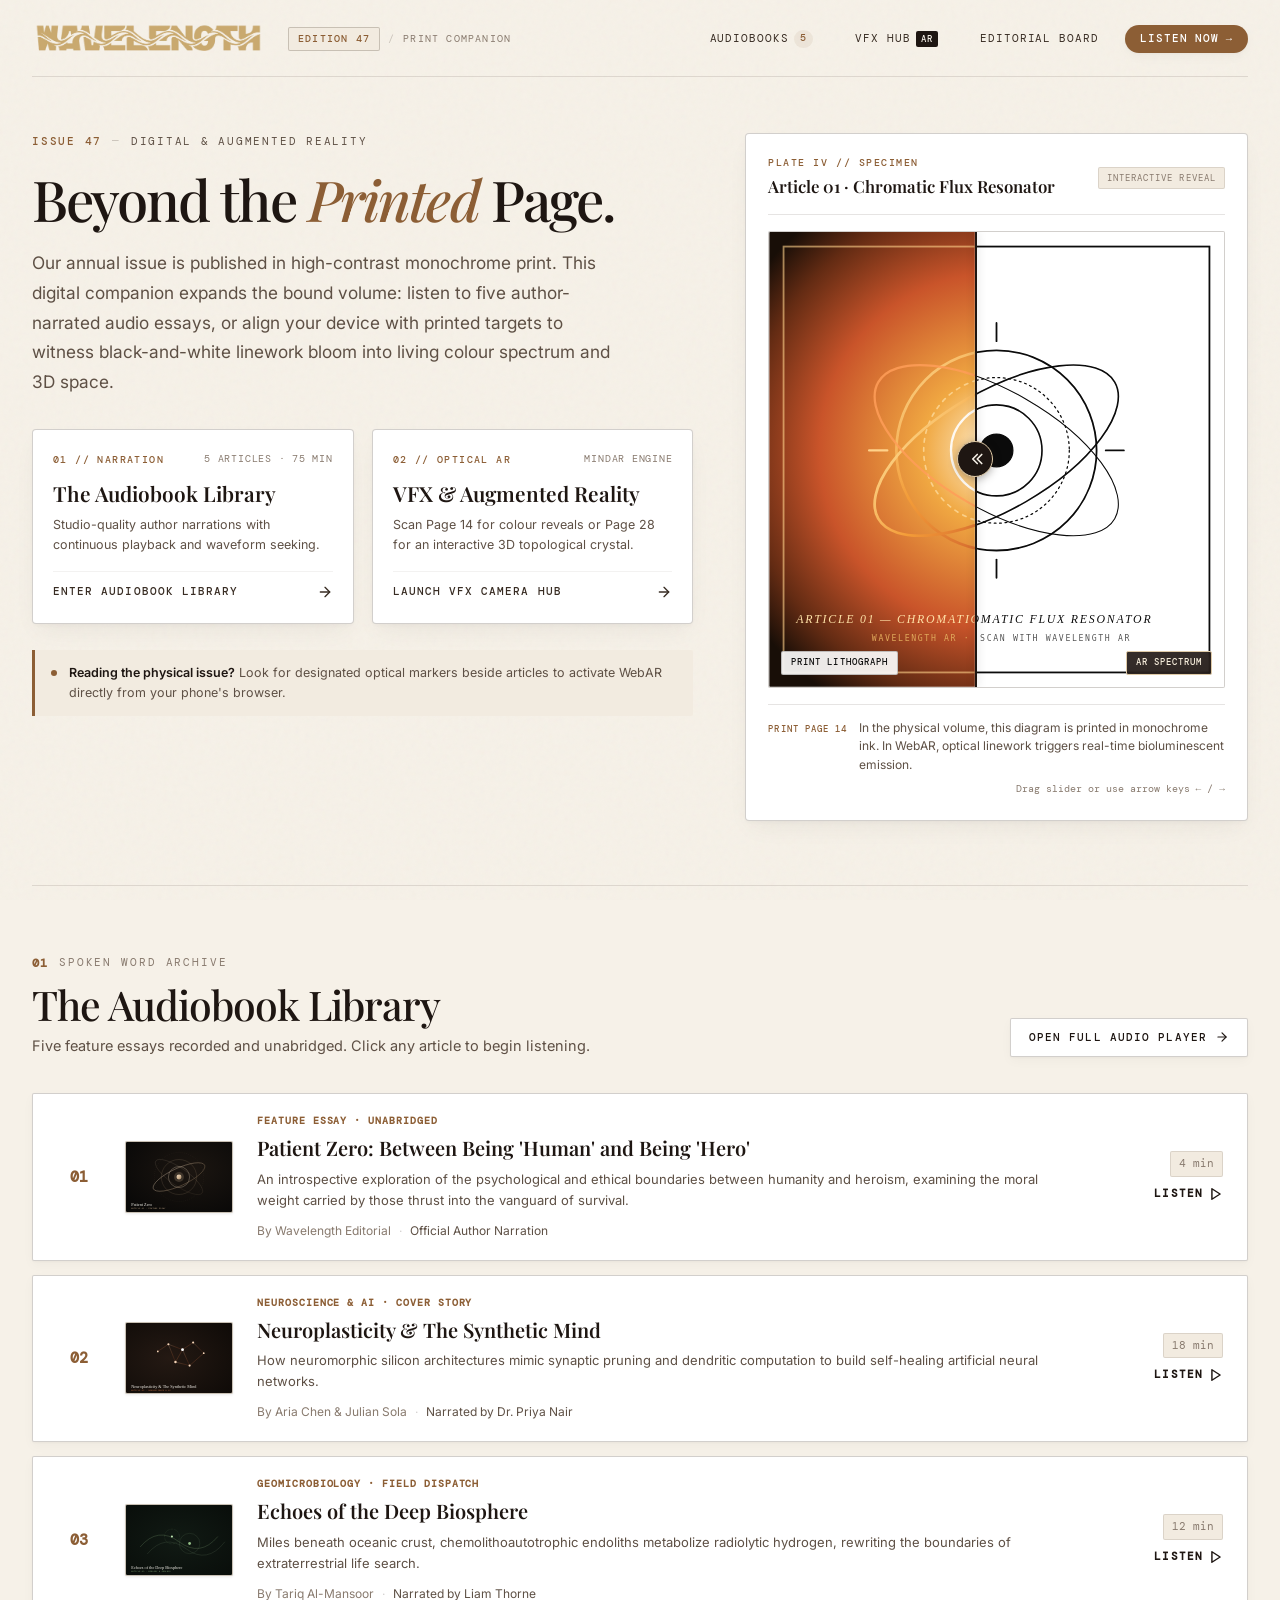
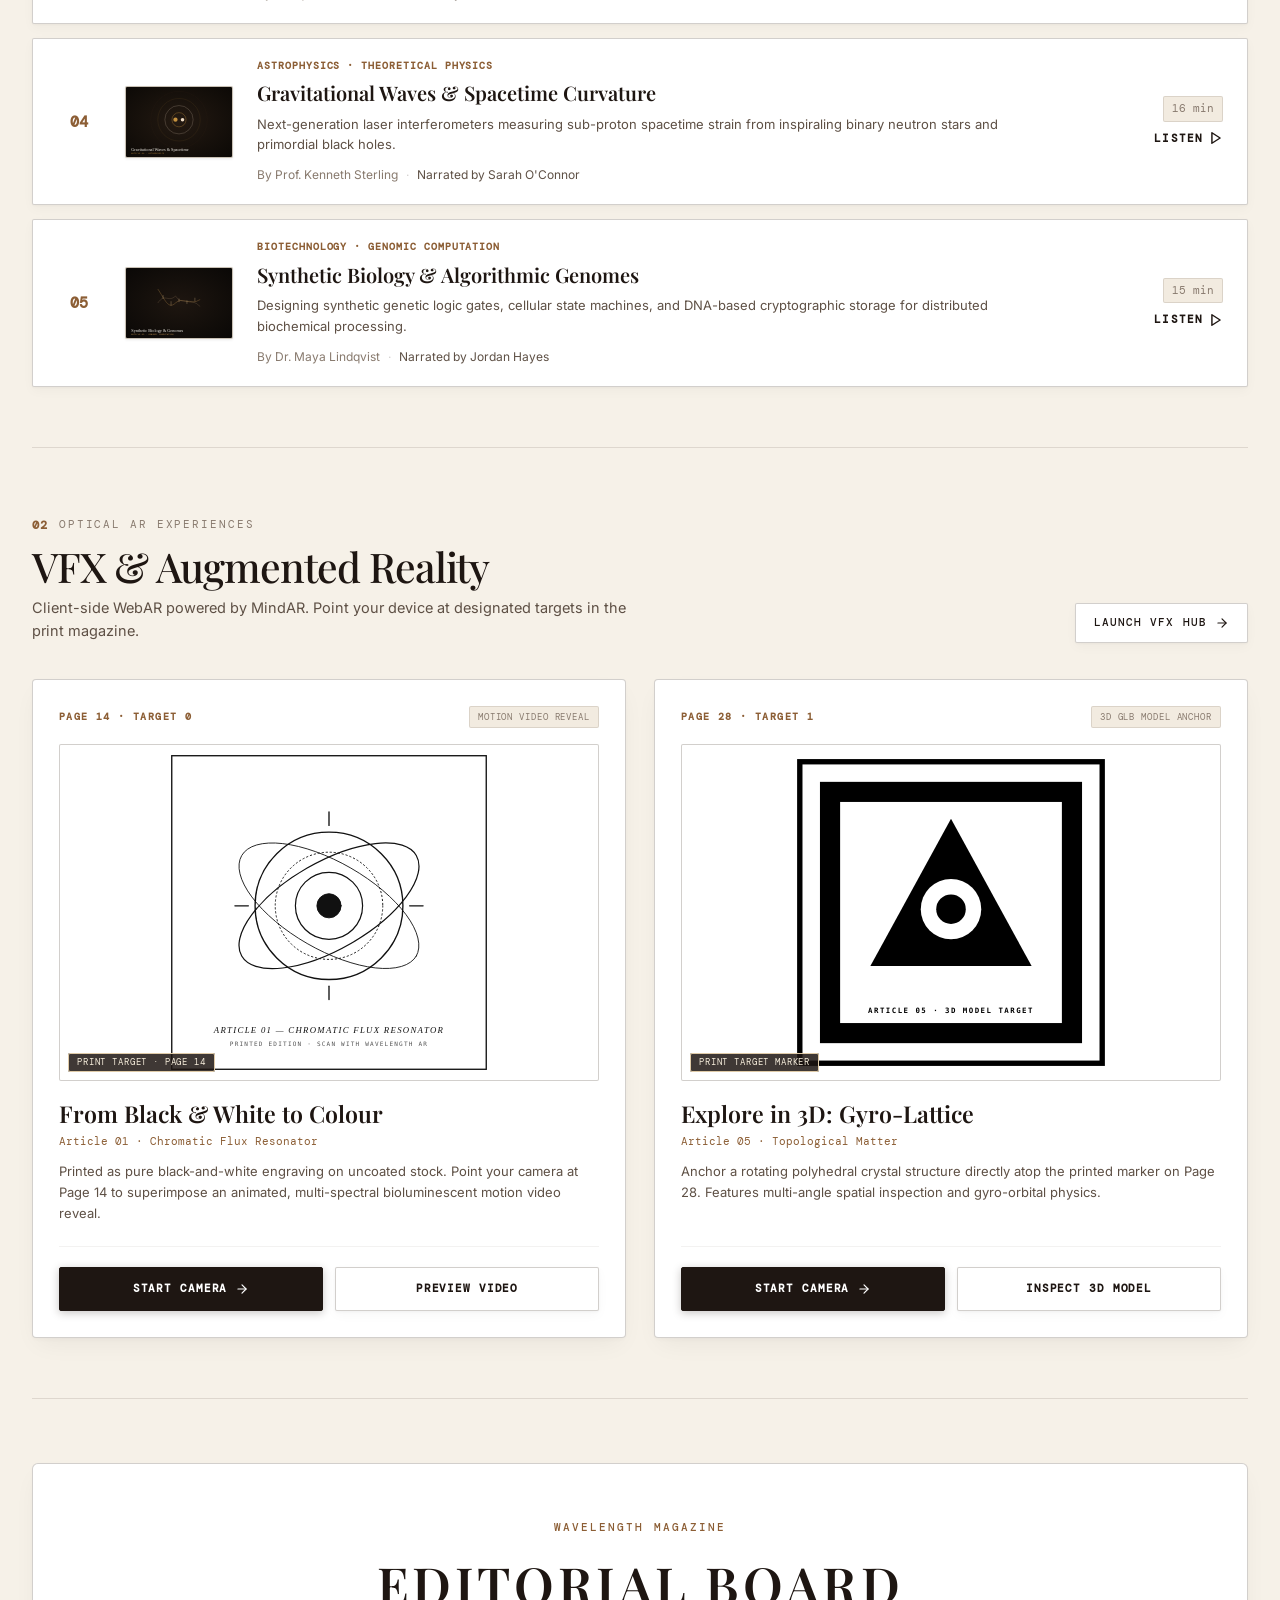
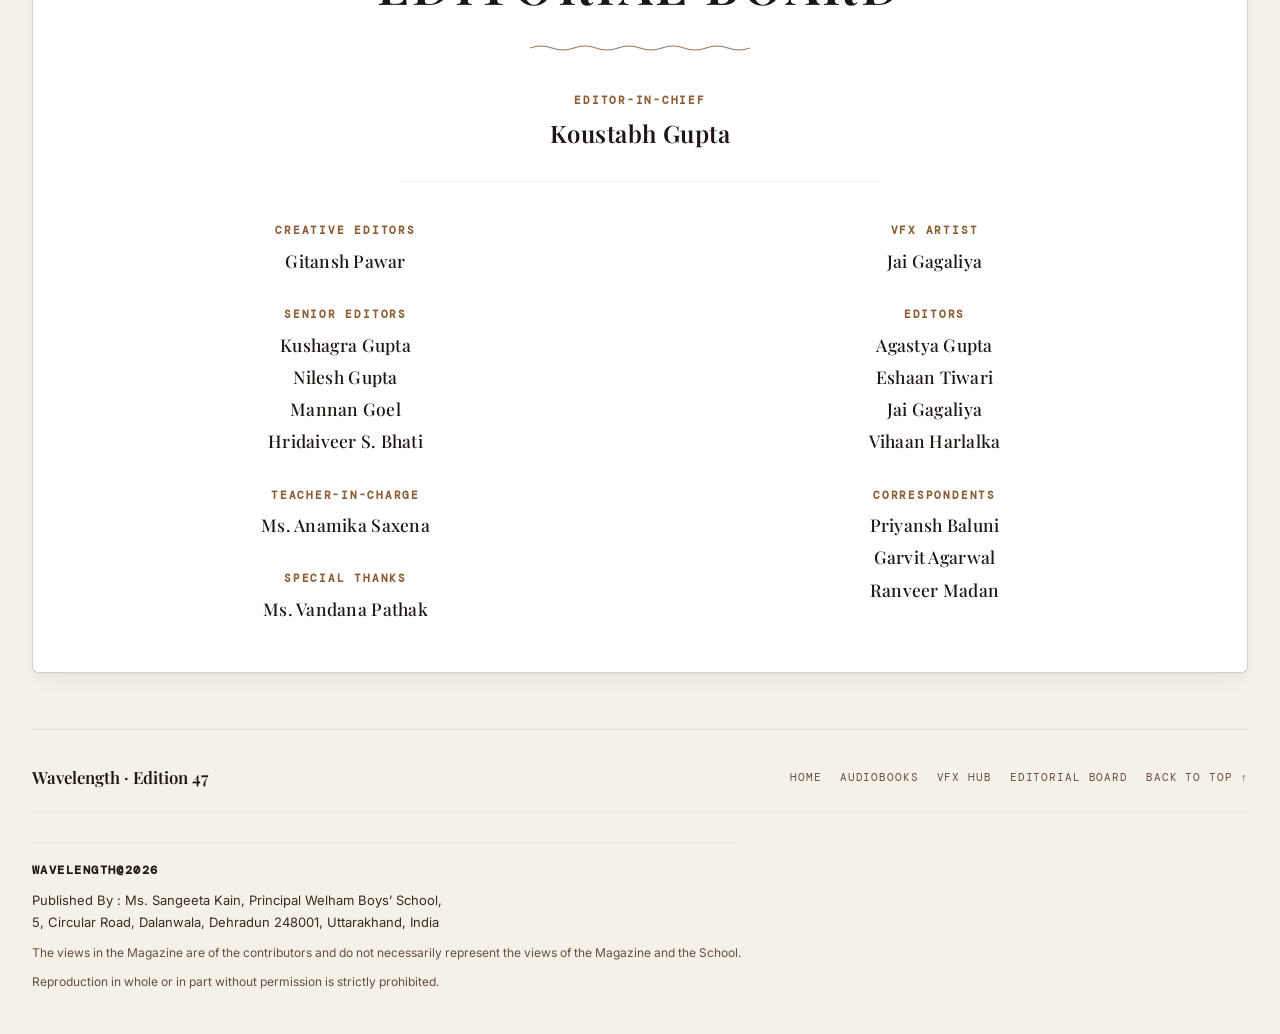
==== commit 057cae2b: "Upload wavy.mp4 video preview, 3d model.glb, and Patient Zero audiobook" ====
--- a/index.html
+++ b/index.html
@@ -17,7 +17,7 @@
     rel="stylesheet" />
 
   <!-- Base & Editorial Stylesheet -->
-  <link rel="stylesheet" href="./css/styles.css?v=2026.12" />
+  <link rel="stylesheet" href="./css/styles.css?v=2026.13" />
 </head>
 
 <body class="editorial-body">
@@ -225,26 +225,25 @@
 
           <!-- Article 01 -->
           <a href="audiobooks.html#card-article-1" class="article-row-item"
-            aria-label="Listen to Article 01: The Quantum Horizon by Dr. Elena Rostova">
+            aria-label="Listen to Article 01: Patient Zero: Between Being 'Human' and Being 'Hero' by Wavelength Editorial">
             <div class="article-row-num">01</div>
             <div class="article-row-cover">
-              <img src="./assets/images/covers/cover-1.svg" alt="Cover: The Quantum Horizon" loading="lazy" />
+              <img src="./assets/images/covers/cover-1.svg" alt="Cover: Patient Zero" loading="lazy" />
             </div>
             <div class="article-row-body">
-              <div class="article-category-tag">Quantum Biophysics · Feature</div>
-              <h3 class="article-title">The Quantum Horizon: Coherence in Warm Biology</h3>
+              <div class="article-category-tag">Feature Essay · Unabridged</div>
+              <h3 class="article-title">Patient Zero: Between Being 'Human' and Being 'Hero'</h3>
               <p class="article-summary">
-                Investigating quantum coherence in avian magnetoreception and cryptochrome proteins, challenging the
-                paradigm that living systems are too noisy for quantum states.
+                An introspective exploration of the psychological and ethical boundaries between humanity and heroism, examining the moral weight carried by those thrust into the vanguard of survival.
               </p>
               <div class="article-byline">
-                <span>By Dr. Elena Rostova</span>
+                <span>By Wavelength Editorial</span>
                 <span class="byline-dot" aria-hidden="true">·</span>
-                <span class="narrator-credit">Narrated by Marcus Vance</span>
+                <span class="narrator-credit">Official Author Narration</span>
               </div>
             </div>
             <div class="article-row-cta">
-              <span class="runtime-badge">14 min</span>
+              <span class="runtime-badge">4 min</span>
               <span class="listen-action-label">
                 <span>Listen</span>
                 <svg width="14" height="14" viewBox="0 0 24 24" fill="none" stroke="currentColor" stroke-width="2.5"
@@ -418,7 +417,7 @@
           <article class="vfx-spotlight-card" aria-labelledby="exp1-title">
             <div class="spotlight-top">
               <span class="spotlight-target-tag">PAGE 14 · TARGET 0</span>
-              <span class="spotlight-type-badge">2D Optical Reveal</span>
+              <span class="spotlight-type-badge">Motion Video Reveal</span>
             </div>
             <div class="spotlight-media-frame">
               <img src="./assets/images/bw-print-sample.svg" alt="Monochrome linework illustration printed on Page 14"
@@ -432,7 +431,7 @@
               <p class="spotlight-article-ref">Article 01 · Chromatic Flux Resonator</p>
               <p class="spotlight-desc">
                 Printed as pure black-and-white engraving on uncoated stock. Point your camera at Page 14 to
-                superimpose an animated, multi-spectral bioluminescent reveal.
+                superimpose an animated, multi-spectral bioluminescent motion video reveal.
               </p>
             </div>
             <div class="spotlight-actions">
@@ -445,8 +444,8 @@
                 </svg>
               </a>
               <a href="vfx.html#simColorModal" class="spotlight-secondary-btn"
-                aria-label="Open Non-AR Interactive Simulator for Page 14">
-                <span>Preview Simulator</span>
+                aria-label="Preview Video Reveal for Page 14">
+                <span>Preview Video</span>
               </a>
             </div>
           </article>
@@ -627,8 +626,8 @@
   </div>
 
   <!-- Scripts -->
-  <script src="./js/config.js?v=2026.11"></script>
-  <script src="./js/main.js?v=2026.11"></script>
+  <script src="./js/config.js?v=2026.13"></script>
+  <script src="./js/main.js?v=2026.13"></script>
 </body>
 
 </html>
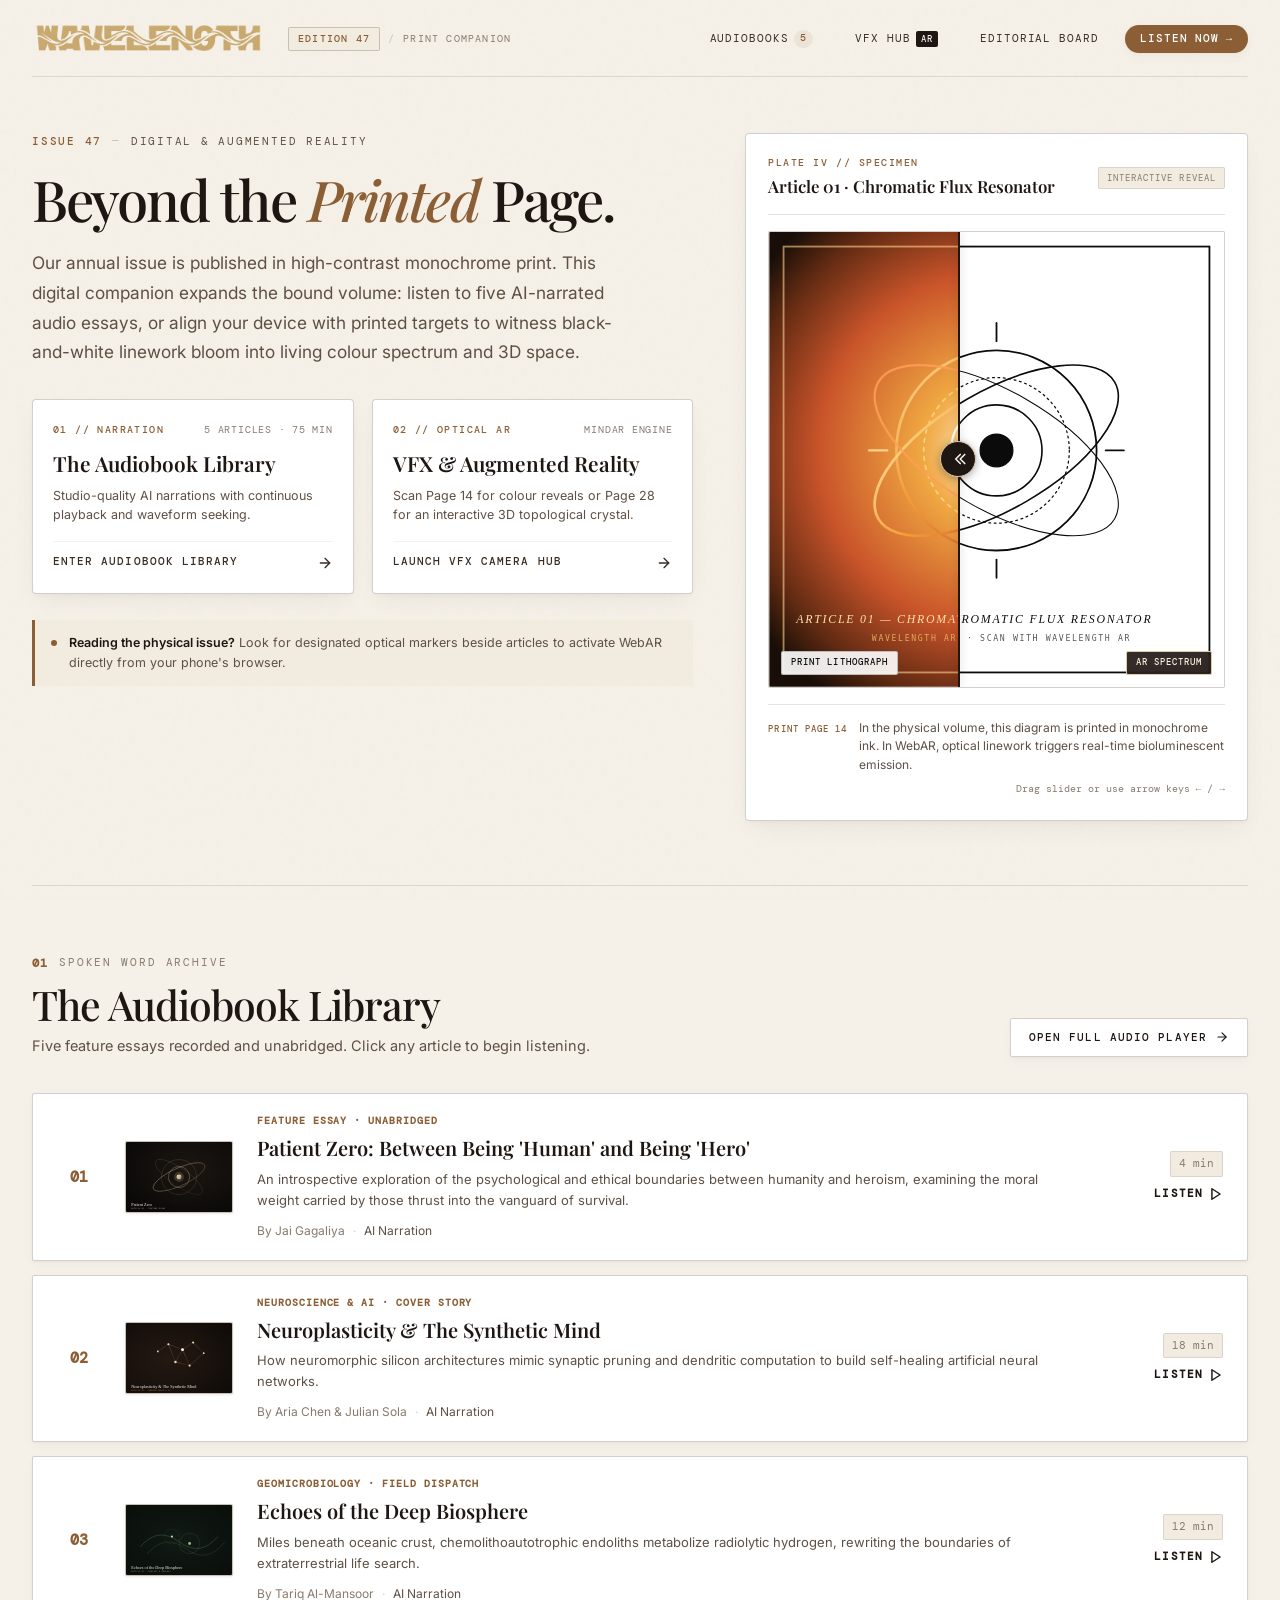
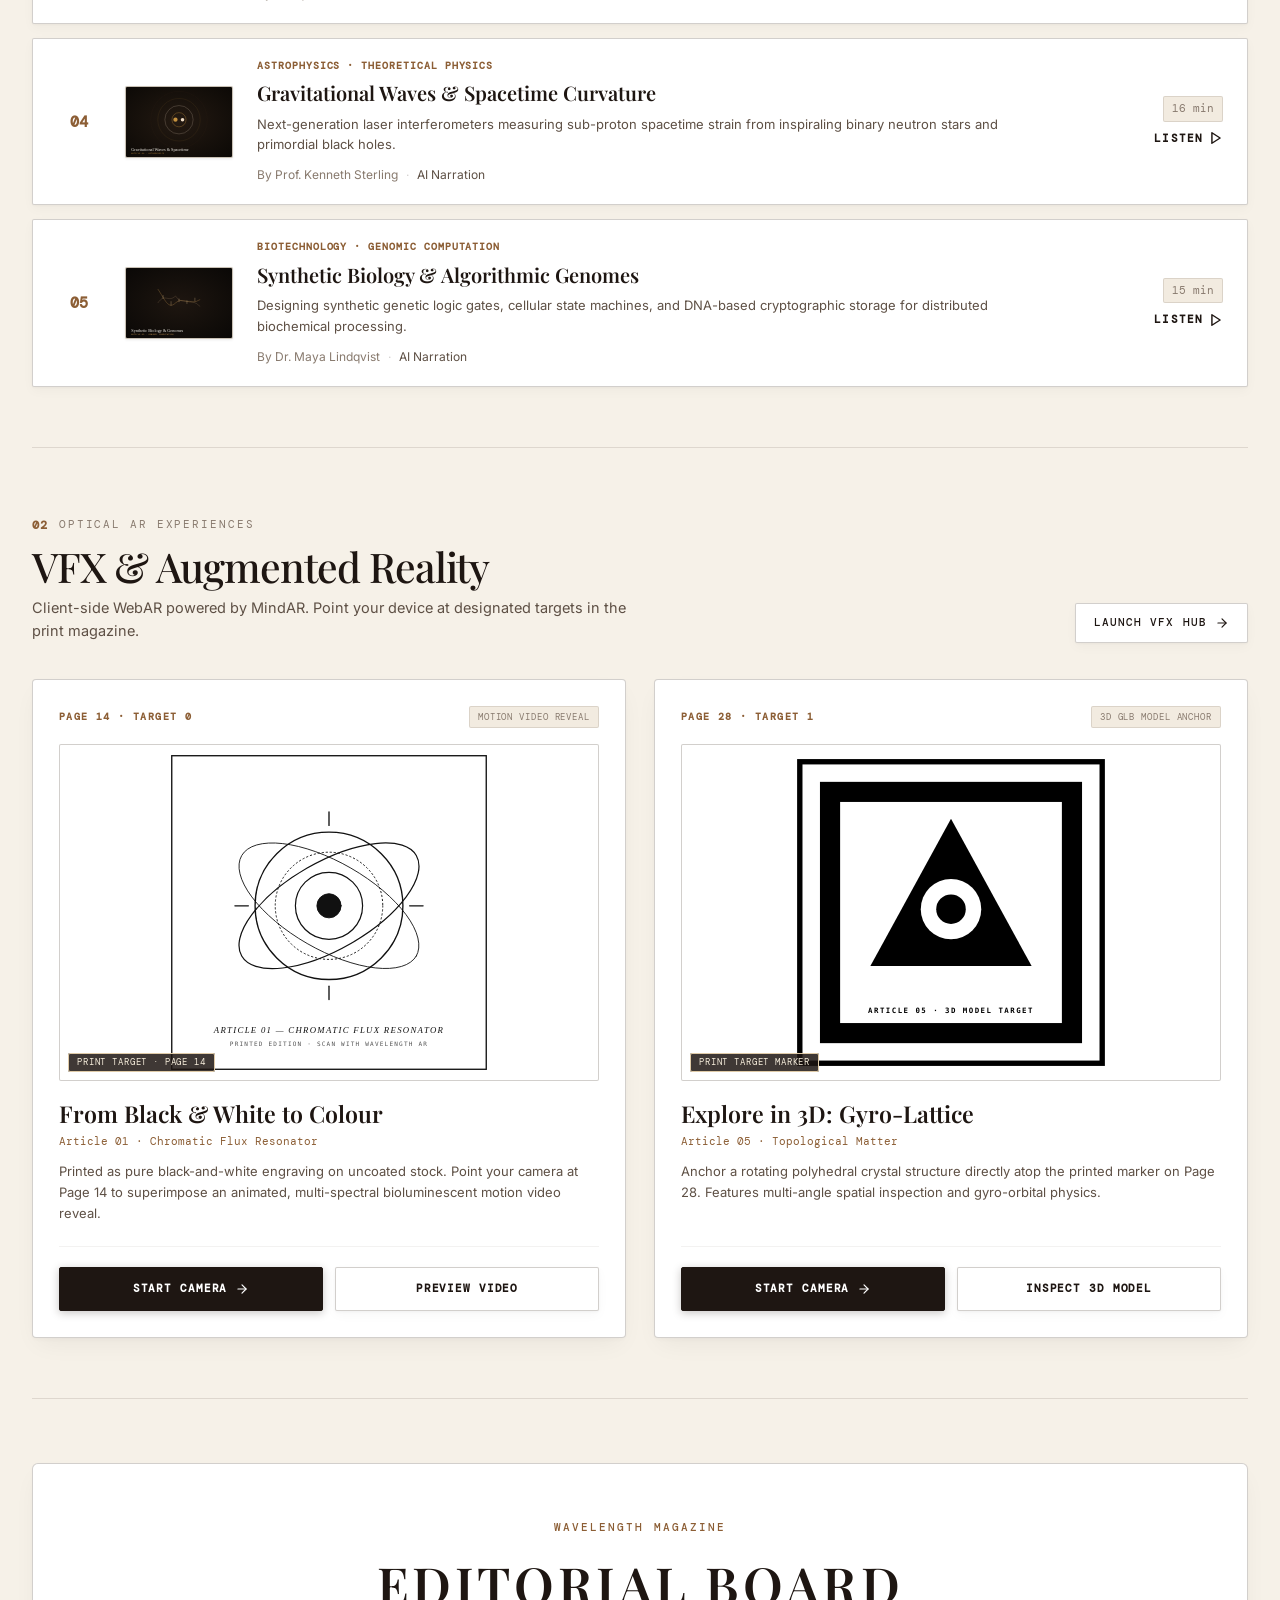
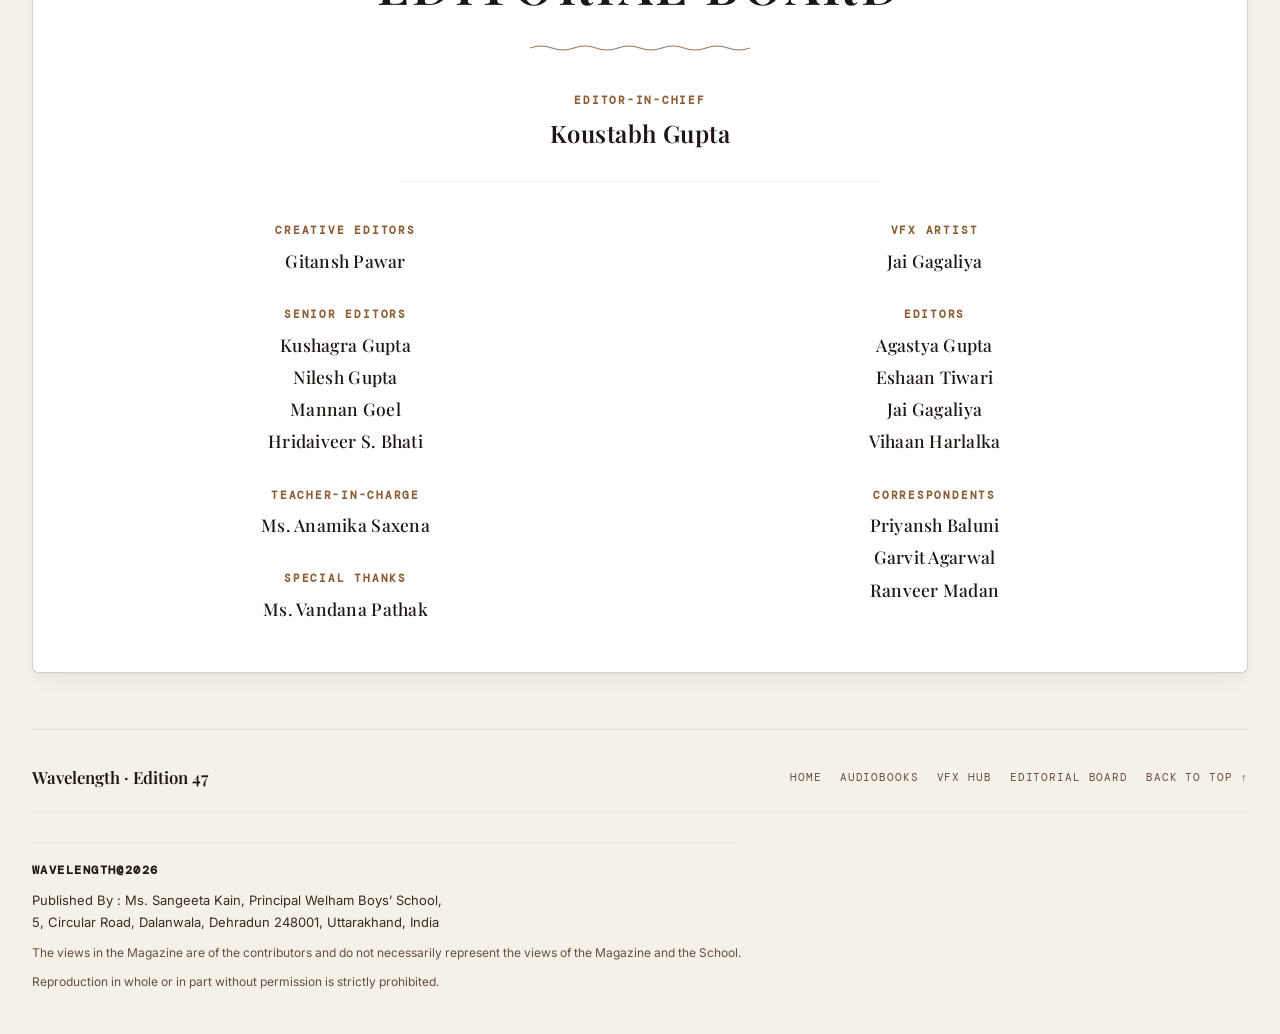
==== commit 1bb5bf3a: "Update Patient Zero author to Jai Gagaliya and set AI Narration across all articles" ====
--- a/index.html
+++ b/index.html
@@ -7,7 +7,7 @@
   <meta name="theme-color" content="#f6f1e8" />
   <title>Wavelength — Edition 47 · Digital &amp; Augmented Reality Companion</title>
   <meta name="description"
-    content="The official digital companion for Wavelength Edition 47. Extending monochrome print through author-narrated audiobooks and MindAR optical reveals." />
+    content="The official digital companion for Wavelength Edition 47. Extending monochrome print through AI-narrated audiobooks and MindAR optical reveals." />
 
   <!-- Google Fonts: Inter (Interface & Reading), Playfair Display (Editorial Display), DM Mono (Technical Specifiers) -->
   <link rel="preconnect" href="https://fonts.googleapis.com" />
@@ -79,7 +79,7 @@
 
             <p class="hero-lede">
               Our annual issue is published in high-contrast monochrome print. This digital companion expands the bound
-              volume: listen to five author-narrated audio essays, or align your device with printed targets to witness
+              volume: listen to five AI-narrated audio essays, or align your device with printed targets to witness
               black-and-white linework bloom into living colour spectrum and 3D space.
             </p>
 
@@ -94,7 +94,7 @@
                 </div>
                 <h2 class="portal-box-title">The Audiobook Library</h2>
                 <p class="portal-box-desc">
-                  Studio-quality author narrations with continuous playback and waveform seeking.
+                  Studio-quality AI narrations with continuous playback and waveform seeking.
                 </p>
                 <div class="portal-box-action">
                   <span>Enter Audiobook Library</span>
@@ -225,7 +225,7 @@
 
           <!-- Article 01 -->
           <a href="audiobooks.html#card-article-1" class="article-row-item"
-            aria-label="Listen to Article 01: Patient Zero: Between Being 'Human' and Being 'Hero' by Wavelength Editorial">
+            aria-label="Listen to Article 01: Patient Zero: Between Being 'Human' and Being 'Hero' by Jai Gagaliya">
             <div class="article-row-num">01</div>
             <div class="article-row-cover">
               <img src="./assets/images/covers/cover-1.svg" alt="Cover: Patient Zero" loading="lazy" />
@@ -234,12 +234,13 @@
               <div class="article-category-tag">Feature Essay · Unabridged</div>
               <h3 class="article-title">Patient Zero: Between Being 'Human' and Being 'Hero'</h3>
               <p class="article-summary">
-                An introspective exploration of the psychological and ethical boundaries between humanity and heroism, examining the moral weight carried by those thrust into the vanguard of survival.
+                An introspective exploration of the psychological and ethical boundaries between humanity and heroism,
+                examining the moral weight carried by those thrust into the vanguard of survival.
               </p>
               <div class="article-byline">
-                <span>By Wavelength Editorial</span>
+                <span>By Jai Gagaliya</span>
                 <span class="byline-dot" aria-hidden="true">·</span>
-                <span class="narrator-credit">Official Author Narration</span>
+                <span class="narrator-credit">AI Narration</span>
               </div>
             </div>
             <div class="article-row-cta">
@@ -272,7 +273,7 @@
               <div class="article-byline">
                 <span>By Aria Chen &amp; Julian Sola</span>
                 <span class="byline-dot" aria-hidden="true">·</span>
-                <span class="narrator-credit">Narrated by Dr. Priya Nair</span>
+                <span class="narrator-credit">AI Narration</span>
               </div>
             </div>
             <div class="article-row-cta">
@@ -304,7 +305,7 @@
               <div class="article-byline">
                 <span>By Tariq Al-Mansoor</span>
                 <span class="byline-dot" aria-hidden="true">·</span>
-                <span class="narrator-credit">Narrated by Liam Thorne</span>
+                <span class="narrator-credit">AI Narration</span>
               </div>
             </div>
             <div class="article-row-cta">
@@ -336,7 +337,7 @@
               <div class="article-byline">
                 <span>By Prof. Kenneth Sterling</span>
                 <span class="byline-dot" aria-hidden="true">·</span>
-                <span class="narrator-credit">Narrated by Sarah O'Connor</span>
+                <span class="narrator-credit">AI Narration</span>
               </div>
             </div>
             <div class="article-row-cta">
@@ -368,7 +369,7 @@
               <div class="article-byline">
                 <span>By Dr. Maya Lindqvist</span>
                 <span class="byline-dot" aria-hidden="true">·</span>
-                <span class="narrator-credit">Narrated by Jordan Hayes</span>
+                <span class="narrator-credit">AI Narration</span>
               </div>
             </div>
             <div class="article-row-cta">
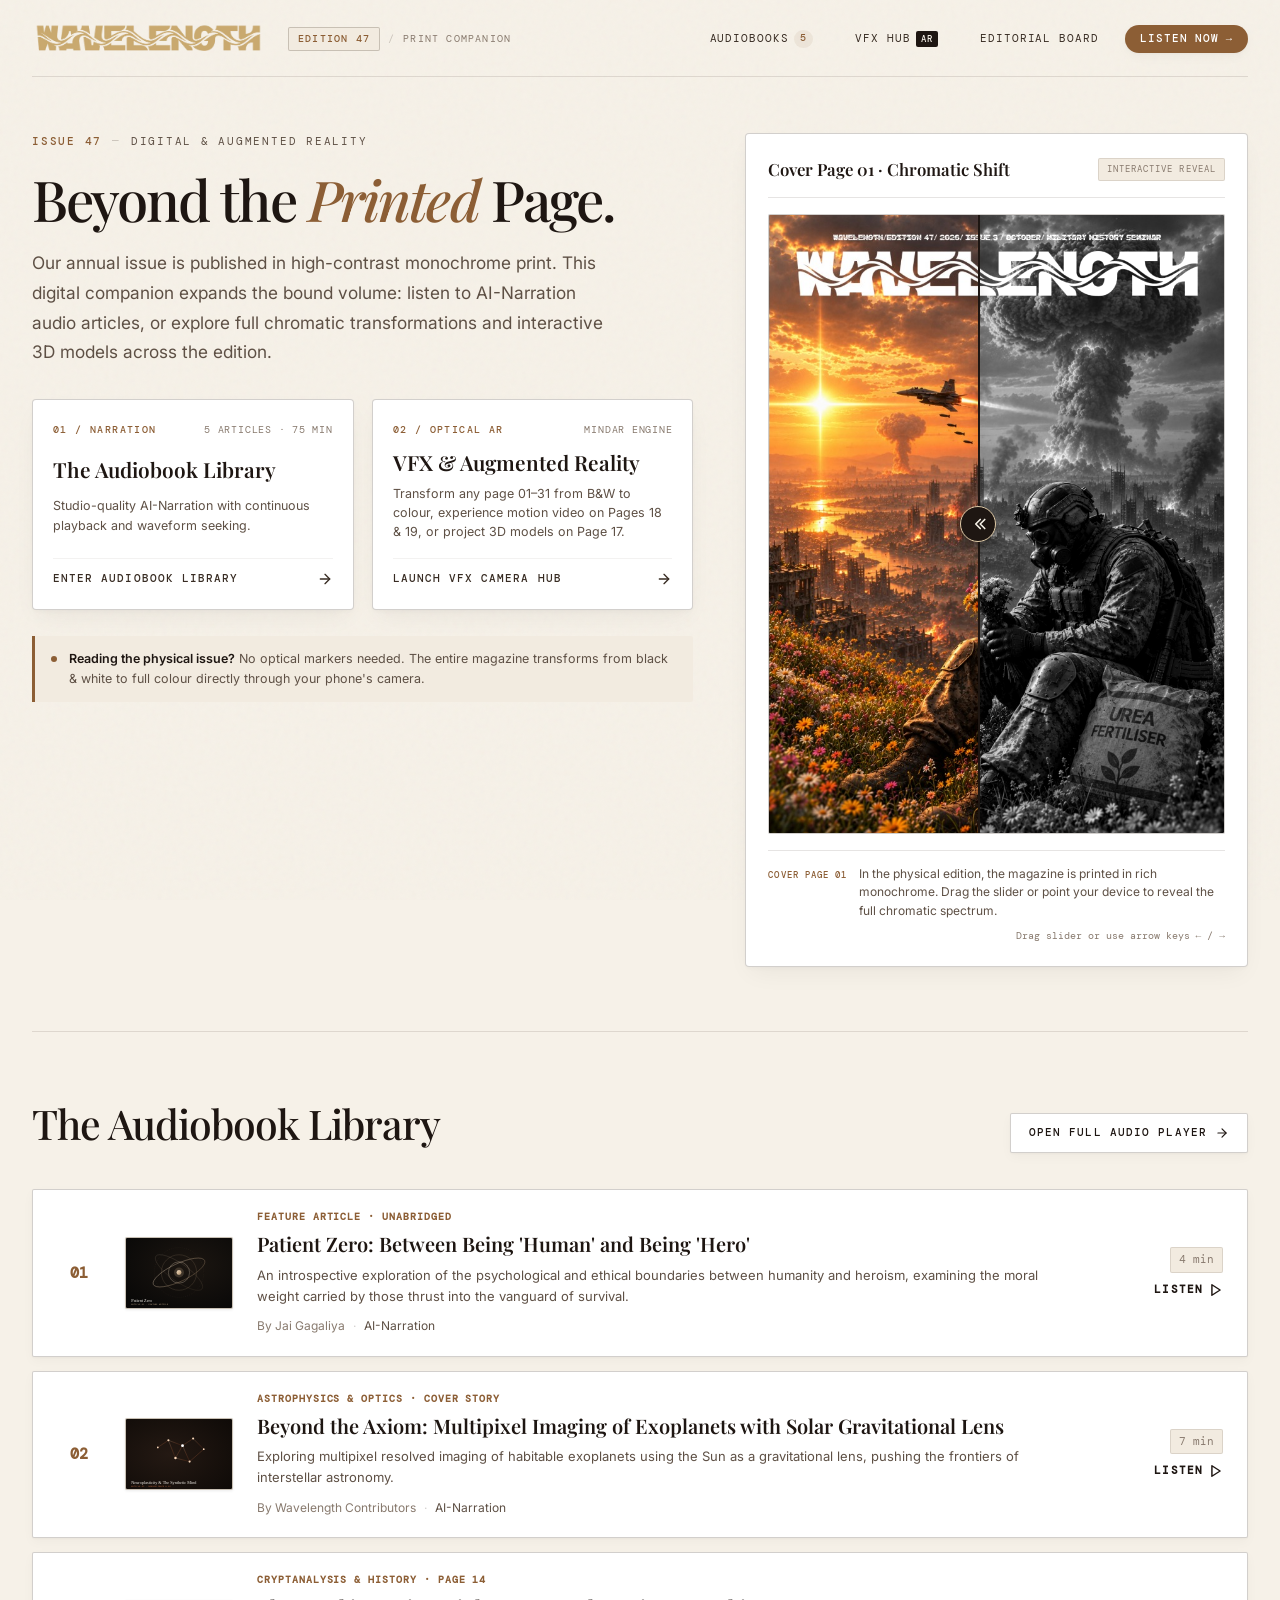
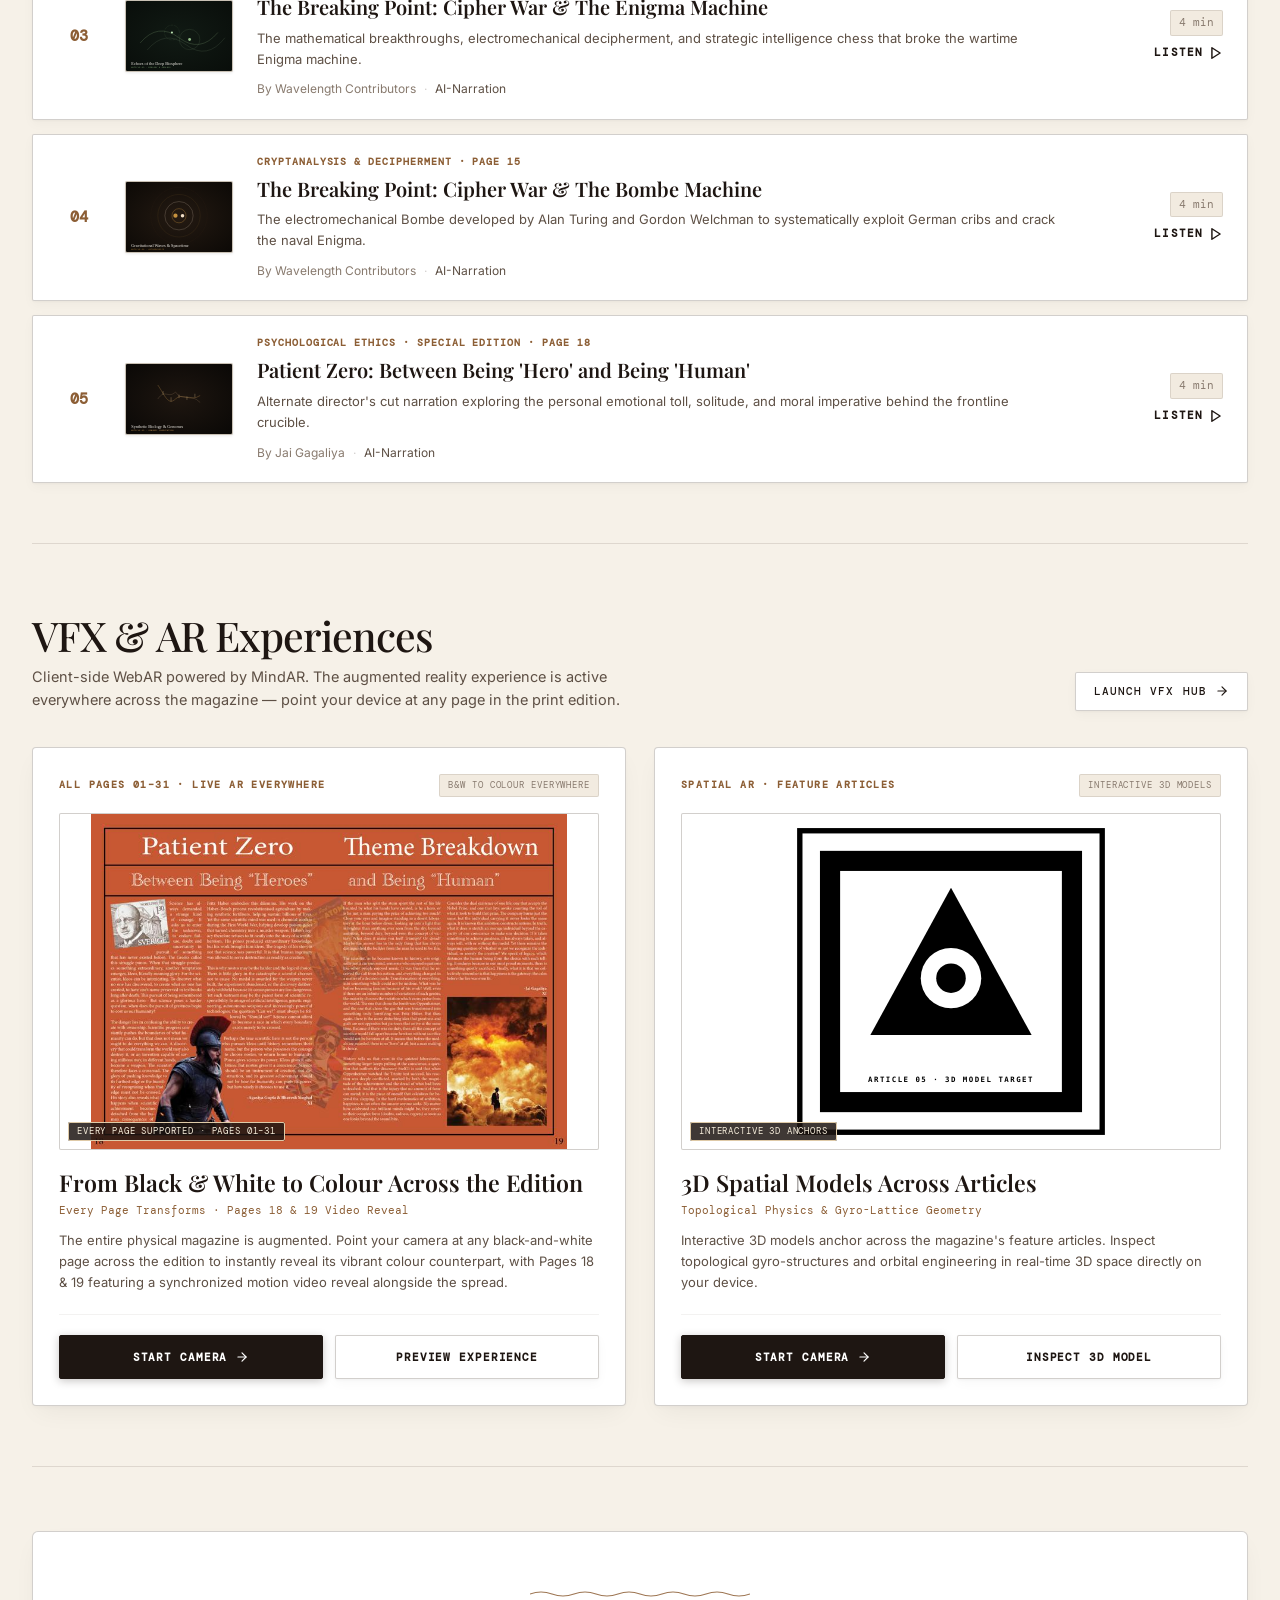
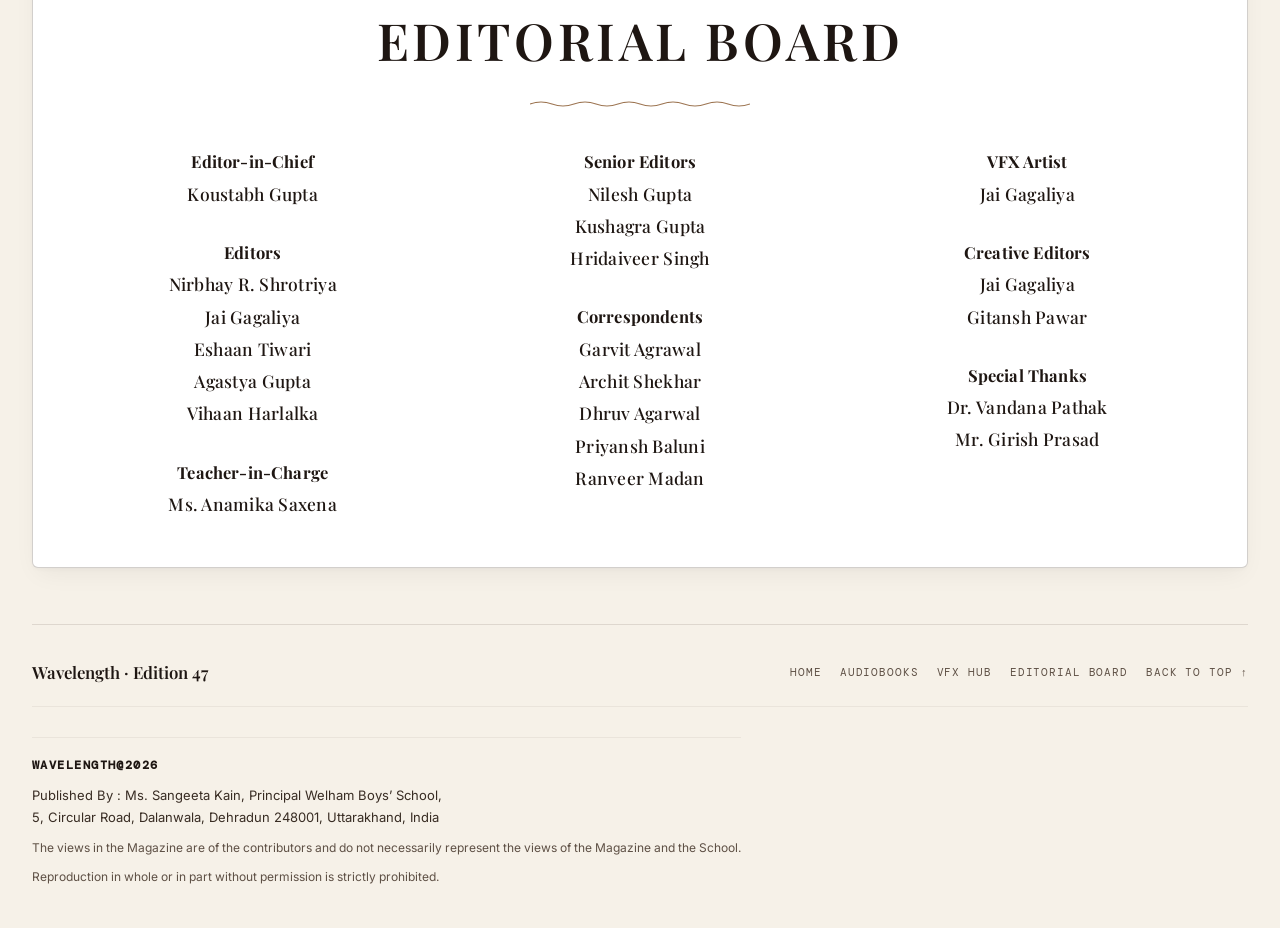
==== commit 7fbf6afa: "Implement edition-wide B&W to color AR, motion video reveal, 3D model on Page 17, and full audiobook" ====
--- a/index.html
+++ b/index.html
@@ -7,7 +7,7 @@
   <meta name="theme-color" content="#f6f1e8" />
   <title>Wavelength — Edition 47 · Digital &amp; Augmented Reality Companion</title>
   <meta name="description"
-    content="The official digital companion for Wavelength Edition 47. Extending monochrome print through AI-narrated audiobooks and MindAR optical reveals." />
+    content="The official digital companion for Wavelength Edition 47. Extending monochrome print through AI-Narration audiobooks and MindAR optical reveals." />
 
   <!-- Google Fonts: Inter (Interface & Reading), Playfair Display (Editorial Display), DM Mono (Technical Specifiers) -->
   <link rel="preconnect" href="https://fonts.googleapis.com" />
@@ -79,8 +79,7 @@
 
             <p class="hero-lede">
               Our annual issue is published in high-contrast monochrome print. This digital companion expands the bound
-              volume: listen to five AI-narrated audio essays, or align your device with printed targets to witness
-              black-and-white linework bloom into living colour spectrum and 3D space.
+              volume: listen to AI-Narration audio articles, or explore full chromatic transformations and interactive 3D models across the edition.
             </p>
 
             <!-- Dual Pathway Portals (Integrated As Primary Actions) -->
@@ -89,12 +88,12 @@
               <a href="audiobooks.html" class="portal-cta-box audio-portal" id="heroPortalAudio"
                 aria-label="Go to Audiobook Library">
                 <div class="portal-box-top">
-                  <span class="portal-box-num">01 // NARRATION</span>
+                  <span class="portal-box-num">01 / NARRATION</span>
                   <span class="portal-box-tag">5 Articles · 75 min</span>
                 </div>
                 <h2 class="portal-box-title">The Audiobook Library</h2>
                 <p class="portal-box-desc">
-                  Studio-quality AI narrations with continuous playback and waveform seeking.
+                  Studio-quality AI-Narration with continuous playback and waveform seeking.
                 </p>
                 <div class="portal-box-action">
                   <span>Enter Audiobook Library</span>
@@ -110,12 +109,12 @@
               <a href="vfx.html" class="portal-cta-box vfx-portal" id="heroPortalVfx"
                 aria-label="Go to VFX and Augmented Reality Hub">
                 <div class="portal-box-top">
-                  <span class="portal-box-num">02 // OPTICAL AR</span>
+                  <span class="portal-box-num">02 / OPTICAL AR</span>
                   <span class="portal-box-tag">MindAR Engine</span>
                 </div>
                 <h2 class="portal-box-title">VFX &amp; Augmented Reality</h2>
                 <p class="portal-box-desc">
-                  Scan Page 14 for colour reveals or Page 28 for an interactive 3D topological crystal.
+                  Transform any page 01–31 from B&amp;W to colour, experience motion video on Pages 18 &amp; 19, or project 3D models on Page 17.
                 </p>
                 <div class="portal-box-action">
                   <span>Launch VFX Camera Hub</span>
@@ -132,33 +131,31 @@
             <div class="hero-print-hint">
               <span class="hint-bullet" aria-hidden="true"></span>
               <p>
-                <strong>Reading the physical issue?</strong> Look for designated optical markers beside articles to
-                activate WebAR directly from your phone's browser.
+                <strong>Reading the physical issue?</strong> No optical markers needed. The entire magazine transforms from black &amp; white to full colour directly through your phone's camera.
               </p>
             </div>
           </div>
 
-          <!-- Column B: Interactive Print Specimen Plate (The Chromatic Shift) -->
+          <!-- Column B: Interactive Print Specimen Plate (Cover Page 01 Chromatic Shift) -->
           <div class="hero-specimen-column">
             <div class="specimen-card">
 
               <div class="specimen-header">
                 <div class="specimen-title-lockup">
-                  <span class="specimen-plate-id">PLATE IV // SPECIMEN</span>
-                  <h3 class="specimen-heading">Article 01 · Chromatic Flux Resonator</h3>
+                  <h3 class="specimen-heading">Cover Page 01 · Chromatic Shift</h3>
                 </div>
                 <span class="specimen-interactive-tag">Interactive Reveal</span>
               </div>
 
-              <!-- Interactive Split Reveal Viewer -->
+              <!-- Interactive Split Reveal Viewer (Cover Page 01) -->
               <div class="specimen-viewer" id="landingSplitBox" role="slider"
-                aria-label="Comparison between printed black-and-white lithograph and AR colour reveal" tabindex="0"
+                aria-label="Comparison between printed black-and-white cover and colour reveal" tabindex="0"
                 aria-valuenow="50" aria-valuemin="0" aria-valuemax="100">
                 <!-- Monochrome Print Layer (Base) -->
-                <div class="split-layer split-layer-bw" aria-label="Printed monochrome illustration"></div>
+                <div class="split-layer split-layer-bw" aria-label="Printed monochrome cover illustration"></div>
 
                 <!-- Chromatic Spectrum Layer (Clipped Overlay) -->
-                <div class="split-layer split-layer-color" aria-label="Augmented reality colour reveal"></div>
+                <div class="split-layer split-layer-color" aria-label="Augmented reality colour cover reveal"></div>
 
                 <!-- Divider Hairline & Brass Thumb -->
                 <div class="split-divider-line" aria-hidden="true"></div>
@@ -169,19 +166,14 @@
                     <polyline points="9 18 3 12 9 6" transform="translate(12, 0)"></polyline>
                   </svg>
                 </div>
-
-                <!-- Pinned Corner Badges (Do not obscure center artwork) -->
-                <span class="corner-badge badge-left" aria-hidden="true">Print Lithograph</span>
-                <span class="corner-badge badge-right" aria-hidden="true">AR Spectrum</span>
               </div>
 
               <!-- Specimen Information Footer -->
               <div class="specimen-footer">
                 <div class="specimen-caption-line">
-                  <span class="caption-lead">Print Page 14</span>
+                  <span class="caption-lead">Cover Page 01</span>
                   <p class="caption-body">
-                    In the physical volume, this diagram is printed in monochrome ink. In WebAR, optical linework
-                    triggers real-time bioluminescent emission.
+                    In the physical edition, the magazine is printed in rich monochrome. Drag the slider or point your device to reveal the full chromatic spectrum.
                   </p>
                 </div>
                 <div class="specimen-tip">
@@ -199,15 +191,9 @@
       <section id="audio-section" class="editorial-section audio-showcase-section"
         aria-labelledby="audio-section-title">
         <div class="section-masthead">
-          <div class="section-kicker-group">
-            <span class="section-number">01</span>
-            <span class="section-kicker-text">SPOKEN WORD ARCHIVE</span>
-          </div>
           <div class="section-headline-row">
             <div>
               <h2 id="audio-section-title" class="section-title">The Audiobook Library</h2>
-              <p class="section-subtext">Five feature essays recorded and unabridged. Click any article to begin
-                listening.</p>
             </div>
             <a href="audiobooks.html" class="section-view-all-btn">
               <span>Open Full Audio Player</span>
@@ -231,7 +217,7 @@
               <img src="./assets/images/covers/cover-1.svg" alt="Cover: Patient Zero" loading="lazy" />
             </div>
             <div class="article-row-body">
-              <div class="article-category-tag">Feature Essay · Unabridged</div>
+              <div class="article-category-tag">Feature Article · Unabridged</div>
               <h3 class="article-title">Patient Zero: Between Being 'Human' and Being 'Hero'</h3>
               <p class="article-summary">
                 An introspective exploration of the psychological and ethical boundaries between humanity and heroism,
@@ -240,7 +226,7 @@
               <div class="article-byline">
                 <span>By Jai Gagaliya</span>
                 <span class="byline-dot" aria-hidden="true">·</span>
-                <span class="narrator-credit">AI Narration</span>
+                <span class="narrator-credit">AI-Narration</span>
               </div>
             </div>
             <div class="article-row-cta">
@@ -257,27 +243,26 @@
 
           <!-- Article 02 -->
           <a href="audiobooks.html#card-article-2" class="article-row-item"
-            aria-label="Listen to Article 02: Neuroplasticity &amp; The Synthetic Mind by Aria Chen &amp; Julian Sola">
+            aria-label="Listen to Article 02: Beyond the Axiom: Multipixel Imaging of Exoplanets with Solar Gravitational Lens">
             <div class="article-row-num">02</div>
             <div class="article-row-cover">
-              <img src="./assets/images/covers/cover-2.svg" alt="Cover: Neuroplasticity &amp; The Synthetic Mind"
+              <img src="./assets/images/covers/cover-2.svg" alt="Cover: Beyond the Axiom"
                 loading="lazy" />
             </div>
             <div class="article-row-body">
-              <div class="article-category-tag">Neuroscience &amp; AI · Cover Story</div>
-              <h3 class="article-title">Neuroplasticity &amp; The Synthetic Mind</h3>
+              <div class="article-category-tag">Astrophysics &amp; Optics · Cover Story</div>
+              <h3 class="article-title">Beyond the Axiom: Multipixel Imaging of Exoplanets with Solar Gravitational Lens</h3>
               <p class="article-summary">
-                How neuromorphic silicon architectures mimic synaptic pruning and dendritic computation to build
-                self-healing artificial neural networks.
+                Exploring multipixel resolved imaging of habitable exoplanets using the Sun as a gravitational lens, pushing the frontiers of interstellar astronomy.
               </p>
               <div class="article-byline">
-                <span>By Aria Chen &amp; Julian Sola</span>
+                <span>By Wavelength Contributors</span>
                 <span class="byline-dot" aria-hidden="true">·</span>
-                <span class="narrator-credit">AI Narration</span>
+                <span class="narrator-credit">AI-Narration</span>
               </div>
             </div>
             <div class="article-row-cta">
-              <span class="runtime-badge">18 min</span>
+              <span class="runtime-badge">7 min</span>
               <span class="listen-action-label">
                 <span>Listen</span>
                 <svg width="14" height="14" viewBox="0 0 24 24" fill="none" stroke="currentColor" stroke-width="2.5"
@@ -290,26 +275,25 @@
 
           <!-- Article 03 -->
           <a href="audiobooks.html#card-article-3" class="article-row-item"
-            aria-label="Listen to Article 03: Echoes of the Deep Biosphere by Tariq Al-Mansoor">
+            aria-label="Listen to Article 03: The Breaking Point: Cipher War &amp; The Enigma Machine">
             <div class="article-row-num">03</div>
             <div class="article-row-cover">
-              <img src="./assets/images/covers/cover-3.svg" alt="Cover: Echoes of the Deep Biosphere" loading="lazy" />
+              <img src="./assets/images/covers/cover-3.svg" alt="Cover: The Breaking Point: The Enigma" loading="lazy" />
             </div>
             <div class="article-row-body">
-              <div class="article-category-tag">Geomicrobiology · Field Dispatch</div>
-              <h3 class="article-title">Echoes of the Deep Biosphere</h3>
+              <div class="article-category-tag">Cryptanalysis &amp; History · Page 14</div>
+              <h3 class="article-title">The Breaking Point: Cipher War &amp; The Enigma Machine</h3>
               <p class="article-summary">
-                Miles beneath oceanic crust, chemolithoautotrophic endoliths metabolize radiolytic hydrogen, rewriting
-                the boundaries of extraterrestrial life search.
+                The mathematical breakthroughs, electromechanical decipherment, and strategic intelligence chess that broke the wartime Enigma machine.
               </p>
               <div class="article-byline">
-                <span>By Tariq Al-Mansoor</span>
+                <span>By Wavelength Contributors</span>
                 <span class="byline-dot" aria-hidden="true">·</span>
-                <span class="narrator-credit">AI Narration</span>
+                <span class="narrator-credit">AI-Narration</span>
               </div>
             </div>
             <div class="article-row-cta">
-              <span class="runtime-badge">12 min</span>
+              <span class="runtime-badge">4 min</span>
               <span class="listen-action-label">
                 <span>Listen</span>
                 <svg width="14" height="14" viewBox="0 0 24 24" fill="none" stroke="currentColor" stroke-width="2.5"
@@ -322,26 +306,25 @@
 
           <!-- Article 04 -->
           <a href="audiobooks.html#card-article-4" class="article-row-item"
-            aria-label="Listen to Article 04: Gravitational Waves &amp; Spacetime Curvature by Prof. Kenneth Sterling">
+            aria-label="Listen to Article 04: The Breaking Point: Cipher War &amp; The Bombe Machine">
             <div class="article-row-num">04</div>
             <div class="article-row-cover">
-              <img src="./assets/images/covers/cover-4.svg" alt="Cover: Gravitational Waves" loading="lazy" />
+              <img src="./assets/images/covers/cover-4.svg" alt="Cover: The Breaking Point: The Bombe" loading="lazy" />
             </div>
             <div class="article-row-body">
-              <div class="article-category-tag">Astrophysics · Theoretical Physics</div>
-              <h3 class="article-title">Gravitational Waves &amp; Spacetime Curvature</h3>
+              <div class="article-category-tag">Cryptanalysis &amp; Decipherment · Page 15</div>
+              <h3 class="article-title">The Breaking Point: Cipher War &amp; The Bombe Machine</h3>
               <p class="article-summary">
-                Next-generation laser interferometers measuring sub-proton spacetime strain from inspiraling binary
-                neutron stars and primordial black holes.
+                The electromechanical Bombe developed by Alan Turing and Gordon Welchman to systematically exploit German cribs and crack the naval Enigma.
               </p>
               <div class="article-byline">
-                <span>By Prof. Kenneth Sterling</span>
+                <span>By Wavelength Contributors</span>
                 <span class="byline-dot" aria-hidden="true">·</span>
-                <span class="narrator-credit">AI Narration</span>
+                <span class="narrator-credit">AI-Narration</span>
               </div>
             </div>
             <div class="article-row-cta">
-              <span class="runtime-badge">16 min</span>
+              <span class="runtime-badge">4 min</span>
               <span class="listen-action-label">
                 <span>Listen</span>
                 <svg width="14" height="14" viewBox="0 0 24 24" fill="none" stroke="currentColor" stroke-width="2.5"
@@ -354,26 +337,25 @@
 
           <!-- Article 05 -->
           <a href="audiobooks.html#card-article-5" class="article-row-item"
-            aria-label="Listen to Article 05: Synthetic Biology &amp; Algorithmic Genomes by Dr. Maya Lindqvist">
+            aria-label="Listen to Article 05: Patient Zero: Between Being 'Hero' and Being 'Human' (Alternate Narration) by Jai Gagaliya">
             <div class="article-row-num">05</div>
             <div class="article-row-cover">
-              <img src="./assets/images/covers/cover-5.svg" alt="Cover: Synthetic Biology" loading="lazy" />
+              <img src="./assets/images/covers/cover-5.svg" alt="Cover: Patient Zero Alternate Narration" loading="lazy" />
             </div>
             <div class="article-row-body">
-              <div class="article-category-tag">Biotechnology · Genomic Computation</div>
-              <h3 class="article-title">Synthetic Biology &amp; Algorithmic Genomes</h3>
+              <div class="article-category-tag">Psychological Ethics · Special Edition · Page 18</div>
+              <h3 class="article-title">Patient Zero: Between Being 'Hero' and Being 'Human'</h3>
               <p class="article-summary">
-                Designing synthetic genetic logic gates, cellular state machines, and DNA-based cryptographic storage
-                for distributed biochemical processing.
+                Alternate director's cut narration exploring the personal emotional toll, solitude, and moral imperative behind the frontline crucible.
               </p>
               <div class="article-byline">
-                <span>By Dr. Maya Lindqvist</span>
+                <span>By Jai Gagaliya</span>
                 <span class="byline-dot" aria-hidden="true">·</span>
-                <span class="narrator-credit">AI Narration</span>
+                <span class="narrator-credit">AI-Narration</span>
               </div>
             </div>
             <div class="article-row-cta">
-              <span class="runtime-badge">15 min</span>
+              <span class="runtime-badge">4 min</span>
               <span class="listen-action-label">
                 <span>Listen</span>
                 <svg width="14" height="14" viewBox="0 0 24 24" fill="none" stroke="currentColor" stroke-width="2.5"
@@ -387,18 +369,13 @@
         </div>
       </section>
 
-      <!-- Section 2: VFX & Augmented Reality Hub Showcase -->
+      <!-- Section 2: VFX & AR Experiences Showcase -->
       <section id="vfx-section" class="editorial-section vfx-showcase-section" aria-labelledby="vfx-section-title">
         <div class="section-masthead">
-          <div class="section-kicker-group">
-            <span class="section-number">02</span>
-            <span class="section-kicker-text">OPTICAL AR EXPERIENCES</span>
-          </div>
           <div class="section-headline-row">
             <div>
-              <h2 id="vfx-section-title" class="section-title">VFX &amp; Augmented Reality</h2>
-              <p class="section-subtext">Client-side WebAR powered by MindAR. Point your device at designated targets in
-                the print magazine.</p>
+              <h2 id="vfx-section-title" class="section-title">VFX &amp; AR Experiences</h2>
+              <p class="section-subtext">Client-side WebAR powered by MindAR. The augmented reality experience is active everywhere across the magazine — point your device at any page in the print edition.</p>
             </div>
             <a href="vfx.html" class="section-view-all-btn">
               <span>Launch VFX Hub</span>
@@ -417,26 +394,25 @@
           <!-- Experience 01 -->
           <article class="vfx-spotlight-card" aria-labelledby="exp1-title">
             <div class="spotlight-top">
-              <span class="spotlight-target-tag">PAGE 14 · TARGET 0</span>
-              <span class="spotlight-type-badge">Motion Video Reveal</span>
+              <span class="spotlight-target-tag">ALL PAGES 01–31 · LIVE AR EVERYWHERE</span>
+              <span class="spotlight-type-badge">B&amp;W to Colour Everywhere</span>
             </div>
             <div class="spotlight-media-frame">
-              <img src="./assets/images/bw-print-sample.svg" alt="Monochrome linework illustration printed on Page 14"
+              <img src="./assets/images/spread-18-19.jpg" alt="Colour spread across Pages 18 and 19"
                 loading="lazy" />
               <div class="spotlight-media-overlay" aria-hidden="true">
-                <span class="overlay-marker">Print Target · Page 14</span>
+                <span class="overlay-marker">Every Page Supported · Pages 01–31</span>
               </div>
             </div>
             <div class="spotlight-body">
-              <h3 id="exp1-title" class="spotlight-title">From Black &amp; White to Colour</h3>
-              <p class="spotlight-article-ref">Article 01 · Chromatic Flux Resonator</p>
+              <h3 id="exp1-title" class="spotlight-title">From Black &amp; White to Colour Across the Edition</h3>
+              <p class="spotlight-article-ref">Every Page Transforms · Pages 18 &amp; 19 Video Reveal</p>
               <p class="spotlight-desc">
-                Printed as pure black-and-white engraving on uncoated stock. Point your camera at Page 14 to
-                superimpose an animated, multi-spectral bioluminescent motion video reveal.
+                The entire physical magazine is augmented. Point your camera at any black-and-white page across the edition to instantly reveal its vibrant colour counterpart, with Pages 18 &amp; 19 featuring a synchronized motion video reveal alongside the spread.
               </p>
             </div>
             <div class="spotlight-actions">
-              <a href="vfx.html#expCardColor" class="spotlight-primary-btn" aria-label="Launch WebAR Camera on Page 14">
+              <a href="vfx.html#expCardColor" class="spotlight-primary-btn" aria-label="Launch WebAR Camera across all pages">
                 <span>Start Camera</span>
                 <svg width="14" height="14" viewBox="0 0 24 24" fill="none" stroke="currentColor" stroke-width="2"
                   stroke-linecap="round" stroke-linejoin="round" aria-hidden="true">
@@ -445,8 +421,8 @@
                 </svg>
               </a>
               <a href="vfx.html#simColorModal" class="spotlight-secondary-btn"
-                aria-label="Preview Video Reveal for Page 14">
-                <span>Preview Video</span>
+                aria-label="Preview Video &amp; Colour Reveal">
+                <span>Preview Experience</span>
               </a>
             </div>
           </article>
@@ -454,26 +430,25 @@
           <!-- Experience 02 -->
           <article class="vfx-spotlight-card" aria-labelledby="exp2-title">
             <div class="spotlight-top">
-              <span class="spotlight-target-tag">PAGE 28 · TARGET 1</span>
-              <span class="spotlight-type-badge">3D GLB Model Anchor</span>
+              <span class="spotlight-target-tag">SPATIAL AR · FEATURE ARTICLES</span>
+              <span class="spotlight-type-badge">Interactive 3D Models</span>
             </div>
             <div class="spotlight-media-frame">
               <img src="./assets/images/marker-print-sample.svg" alt="3D target marker printed alongside Article 05"
                 loading="lazy" />
               <div class="spotlight-media-overlay" aria-hidden="true">
-                <span class="overlay-marker">Print Target Marker</span>
+                <span class="overlay-marker">Interactive 3D Anchors</span>
               </div>
             </div>
             <div class="spotlight-body">
-              <h3 id="exp2-title" class="spotlight-title">Explore in 3D: Gyro-Lattice</h3>
-              <p class="spotlight-article-ref">Article 05 · Topological Matter</p>
+              <h3 id="exp2-title" class="spotlight-title">3D Spatial Models Across Articles</h3>
+              <p class="spotlight-article-ref">Topological Physics &amp; Gyro-Lattice Geometry</p>
               <p class="spotlight-desc">
-                Anchor a rotating polyhedral crystal structure directly atop the printed marker on Page 28. Features
-                multi-angle spatial inspection and gyro-orbital physics.
+                Interactive 3D models anchor across the magazine's feature articles. Inspect topological gyro-structures and orbital engineering in real-time 3D space directly on your device.
               </p>
             </div>
             <div class="spotlight-actions">
-              <a href="vfx.html#expCard3D" class="spotlight-primary-btn" aria-label="Launch WebAR Camera on Page 28">
+              <a href="vfx.html#expCard3D" class="spotlight-primary-btn" aria-label="Launch WebAR Camera for 3D Models">
                 <span>Start Camera</span>
                 <svg width="14" height="14" viewBox="0 0 24 24" fill="none" stroke="currentColor" stroke-width="2"
                   stroke-linecap="round" stroke-linejoin="round" aria-hidden="true">
@@ -482,7 +457,7 @@
                 </svg>
               </a>
               <a href="vfx.html#sim3DModal" class="spotlight-secondary-btn"
-                aria-label="Open Interactive 3D Model Viewer for Page 28">
+                aria-label="Open Interactive 3D Model Viewer">
                 <span>Inspect 3D Model</span>
               </a>
             </div>
@@ -496,7 +471,12 @@
         <div class="editorial-board-plate">
 
           <div class="editorial-board-header">
-            <span class="masthead-kicker">WAVELENGTH MAGAZINE</span>
+            <div class="masthead-divider-wave" aria-hidden="true">
+              <svg viewBox="0 0 320 12" fill="none" xmlns="http://www.w3.org/2000/svg">
+                <path d="M0 6 Q 16 0, 32 6 T 64 6 T 96 6 T 128 6 T 160 6 T 192 6 T 224 6 T 256 6 T 288 6 T 320 6"
+                  stroke="var(--accent)" stroke-width="1.5" fill="none" />
+              </svg>
+            </div>
             <h2 id="editorial-board-title" class="masthead-main-title">EDITORIAL BOARD</h2>
             <div class="masthead-divider-wave" aria-hidden="true">
               <svg viewBox="0 0 320 12" fill="none" xmlns="http://www.w3.org/2000/svg">
@@ -506,80 +486,84 @@
             </div>
           </div>
 
-          <!-- Top Centerpiece: Editor-in-Chief -->
-          <div class="masthead-lead-block">
-            <span class="masthead-role-label">EDITOR-IN-CHIEF</span>
-            <p class="masthead-lead-name">Koustabh Gupta</p>
-          </div>
-
-          <!-- Two-Column Editorial Board Grid -->
+          <!-- Three-Column Editorial Board Grid (Matching Official Masthead) -->
           <div class="masthead-columns-grid">
 
-            <!-- Left Column -->
+            <!-- Column 1 -->
             <div class="masthead-col">
-
-              <div class="masthead-group">
-                <h3 class="masthead-role-label">CREATIVE EDITORS</h3>
-                <ul class="masthead-names-list">
+              <div class="masthead-group">
+                <h3 class="masthead-role-label">Editor-in-Chief</h3>
+                <ul class="masthead-names-list">
+                  <li>Koustabh Gupta</li>
+                </ul>
+              </div>
+
+              <div class="masthead-group">
+                <h3 class="masthead-role-label">Editors</h3>
+                <ul class="masthead-names-list">
+                  <li>Nirbhay R. Shrotriya</li>
+                  <li>Jai Gagaliya</li>
+                  <li>Eshaan Tiwari</li>
+                  <li>Agastya Gupta</li>
+                  <li>Vihaan Harlalka</li>
+                </ul>
+              </div>
+
+              <div class="masthead-group">
+                <h3 class="masthead-role-label">Teacher-in-Charge</h3>
+                <ul class="masthead-names-list">
+                  <li>Ms. Anamika Saxena</li>
+                </ul>
+              </div>
+            </div>
+
+            <!-- Column 2 -->
+            <div class="masthead-col">
+              <div class="masthead-group">
+                <h3 class="masthead-role-label">Senior Editors</h3>
+                <ul class="masthead-names-list">
+                  <li>Nilesh Gupta</li>
+                  <li>Kushagra Gupta</li>
+                  <li>Hridaiveer Singh</li>
+                </ul>
+              </div>
+
+              <div class="masthead-group">
+                <h3 class="masthead-role-label">Correspondents</h3>
+                <ul class="masthead-names-list">
+                  <li>Garvit Agrawal</li>
+                  <li>Archit Shekhar</li>
+                  <li>Dhruv Agarwal</li>
+                  <li>Priyansh Baluni</li>
+                  <li>Ranveer Madan</li>
+                </ul>
+              </div>
+            </div>
+
+            <!-- Column 3 -->
+            <div class="masthead-col">
+              <div class="masthead-group">
+                <h3 class="masthead-role-label">VFX Artist</h3>
+                <ul class="masthead-names-list">
+                  <li>Jai Gagaliya</li>
+                </ul>
+              </div>
+
+              <div class="masthead-group">
+                <h3 class="masthead-role-label">Creative Editors</h3>
+                <ul class="masthead-names-list">
+                  <li>Jai Gagaliya</li>
                   <li>Gitansh Pawar</li>
                 </ul>
               </div>
 
               <div class="masthead-group">
-                <h3 class="masthead-role-label">SENIOR EDITORS</h3>
-                <ul class="masthead-names-list">
-                  <li>Kushagra Gupta</li>
-                  <li>Nilesh Gupta</li>
-                  <li>Mannan Goel</li>
-                  <li>Hridaiveer S. Bhati</li>
-                </ul>
-              </div>
-
-              <div class="masthead-group">
-                <h3 class="masthead-role-label">TEACHER-IN-CHARGE</h3>
-                <ul class="masthead-names-list">
-                  <li>Ms. Anamika Saxena</li>
-                </ul>
-              </div>
-
-              <div class="masthead-group">
-                <h3 class="masthead-role-label">SPECIAL THANKS</h3>
-                <ul class="masthead-names-list">
-                  <li>Ms. Vandana Pathak</li>
-                </ul>
-              </div>
-
-            </div>
-
-            <!-- Right Column -->
-            <div class="masthead-col">
-
-              <div class="masthead-group">
-                <h3 class="masthead-role-label">VFX ARTIST</h3>
-                <ul class="masthead-names-list">
-                  <li>Jai Gagaliya</li>
-                </ul>
-              </div>
-
-              <div class="masthead-group">
-                <h3 class="masthead-role-label">EDITORS</h3>
-                <ul class="masthead-names-list">
-                  <li>Agastya Gupta</li>
-                  <li>Eshaan Tiwari</li>
-                  <li>Jai Gagaliya</li>
-                  <li>Vihaan Harlalka</li>
-                </ul>
-              </div>
-
-              <div class="masthead-group">
-                <h3 class="masthead-role-label">CORRESPONDENTS</h3>
-                <ul class="masthead-names-list">
-                  <li>Priyansh Baluni</li>
-                  <li>Garvit Agarwal</li>
-                  <li>Ranveer Madan</li>
-                </ul>
-              </div>
-
+                <h3 class="masthead-role-label">Special Thanks</h3>
+                <ul class="masthead-names-list">
+                  <li>Dr. Vandana Pathak</li>
+                  <li>Mr. Girish Prasad</li>
+                </ul>
+              </div>
             </div>
 
           </div>
--- a/css/styles.css
+++ b/css/styles.css
@@ -629,8 +629,10 @@
 /* Interactive Viewer (1:1 Aspect Ratio matching SVG drawings) */
 .specimen-viewer {
   position: relative;
-  aspect-ratio: 1 / 1;
+  aspect-ratio: 1240 / 1754;
   width: 100%;
+  max-height: 620px;
+  margin: 0 auto;
   border: 1px solid var(--border-strong);
   border-radius: var(--radius-xs);
   overflow: hidden;
@@ -654,7 +656,7 @@
 .split-layer {
   position: absolute;
   inset: 0;
-  background-size: 100% 100%;
+  background-size: cover;
   background-repeat: no-repeat;
   background-position: center;
   pointer-events: none;
@@ -663,12 +665,12 @@
 }
 
 .split-layer-bw {
-  background-image: url("../assets/images/bw-print-sample.svg");
+  background-image: url("../assets/pages/black/01.jpg");
   filter: contrast(105%);
 }
 
 .split-layer-color {
-  background-image: url("../assets/images/color-overlay-sample.svg");
+  background-image: url("../assets/pages/colour/01.jpg");
   clip-path: polygon(0 0, 50% 0, 50% 100%, 0 100%);
   will-change: clip-path;
 }
@@ -1304,13 +1306,12 @@
 
 .masthead-role-label {
   display: block;
-  font-family: "DM Mono", monospace;
-  font-size: 11px;
-  letter-spacing: 0.16em;
-  text-transform: uppercase;
-  color: var(--accent);
-  font-weight: 600;
-  margin-bottom: 8px;
+  font-family: "Playfair Display", Georgia, serif;
+  font-size: 16.5px;
+  letter-spacing: 0.01em;
+  color: var(--text-primary);
+  font-weight: 700;
+  margin-bottom: 6px;
 }
 
 .masthead-lead-name {
@@ -1325,8 +1326,8 @@
 
 .masthead-columns-grid {
   display: grid;
-  grid-template-columns: repeat(2, minmax(0, 1fr));
-  gap: 52px;
+  grid-template-columns: repeat(3, minmax(0, 1fr));
+  gap: 36px;
 }
 
 .masthead-col {
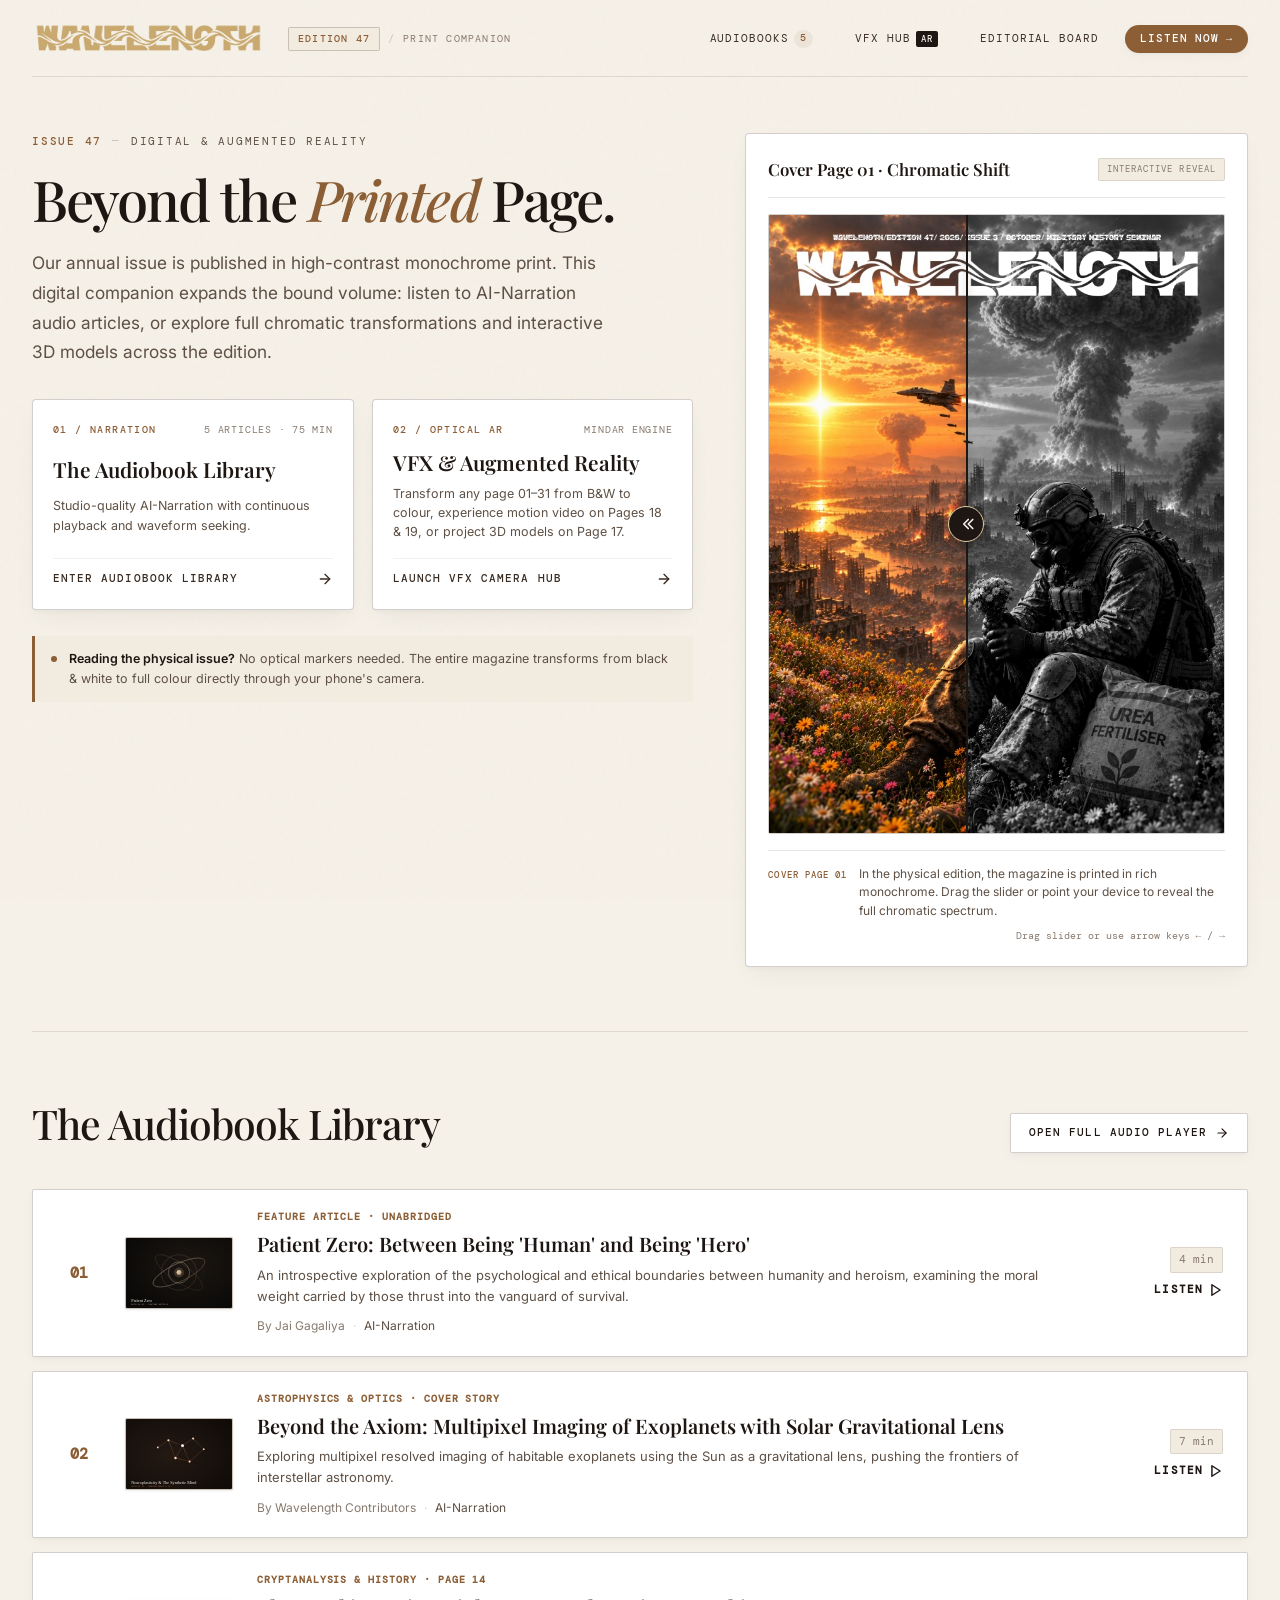
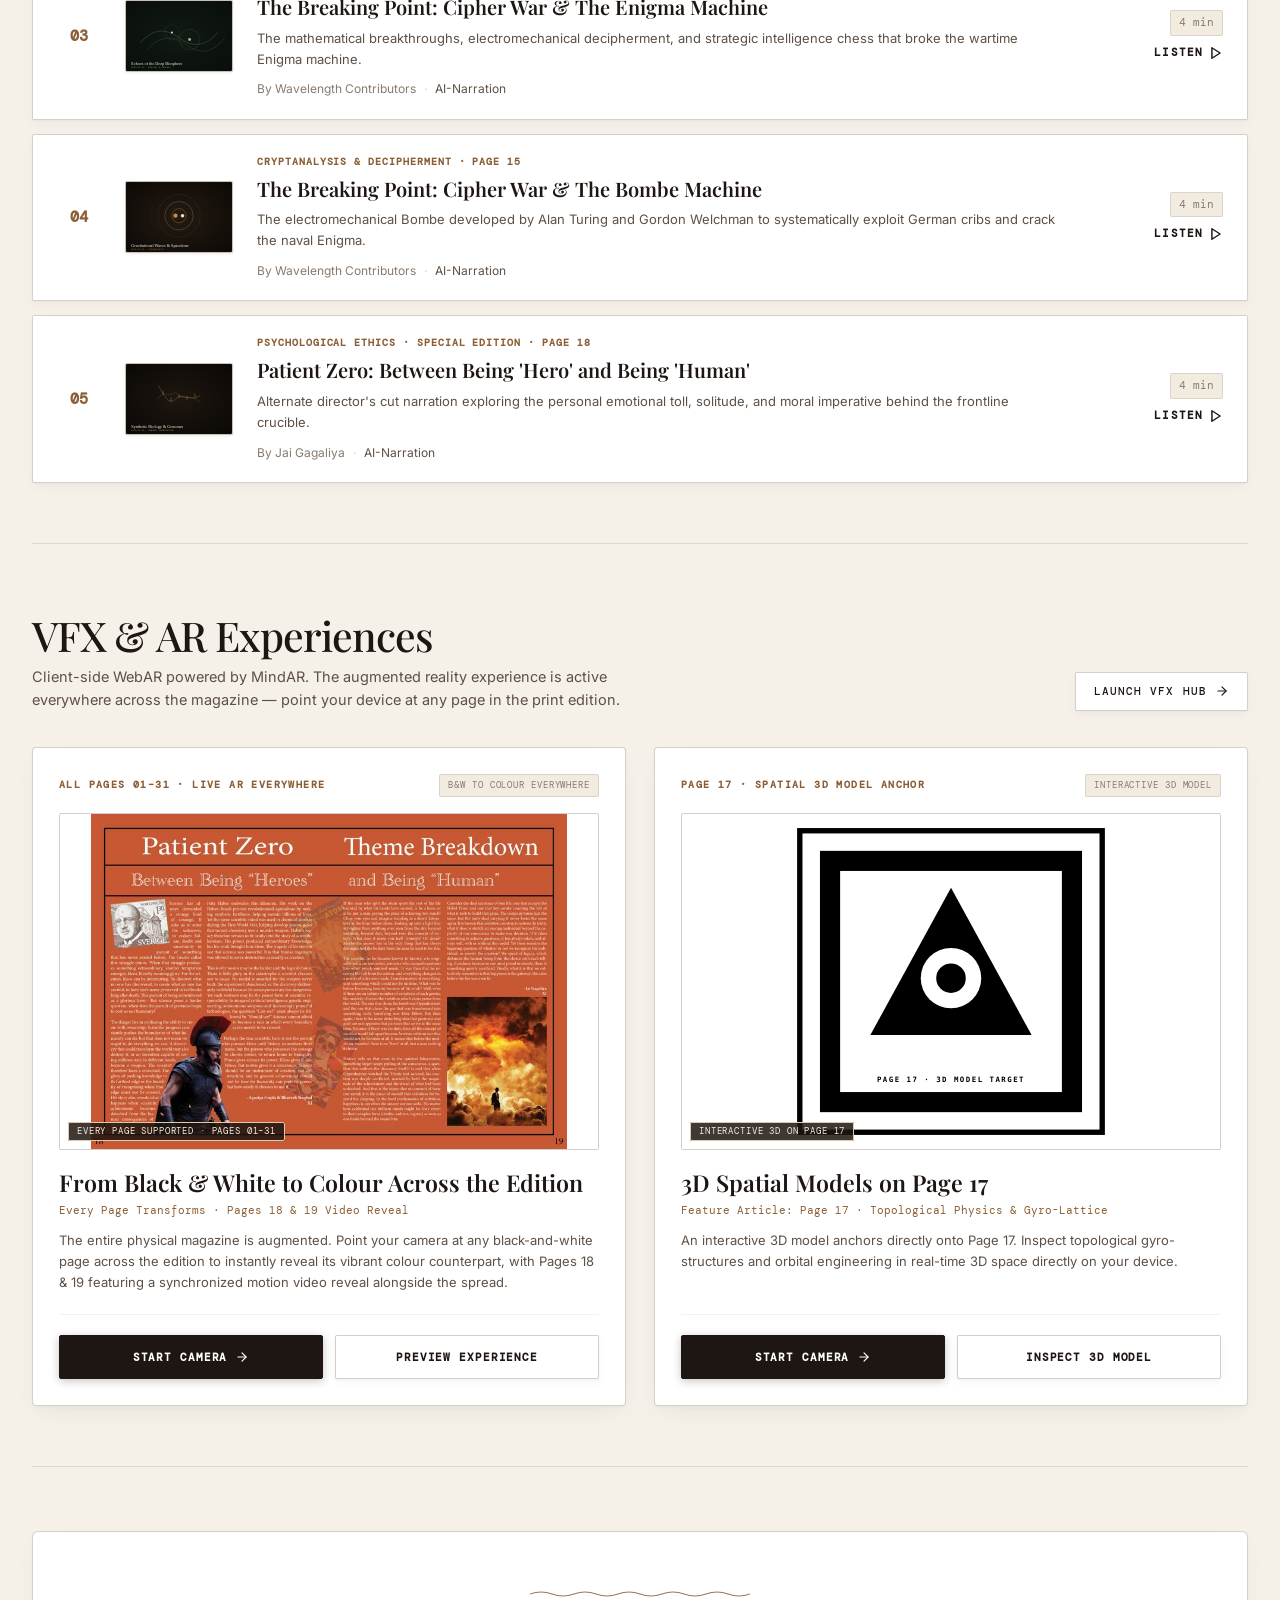
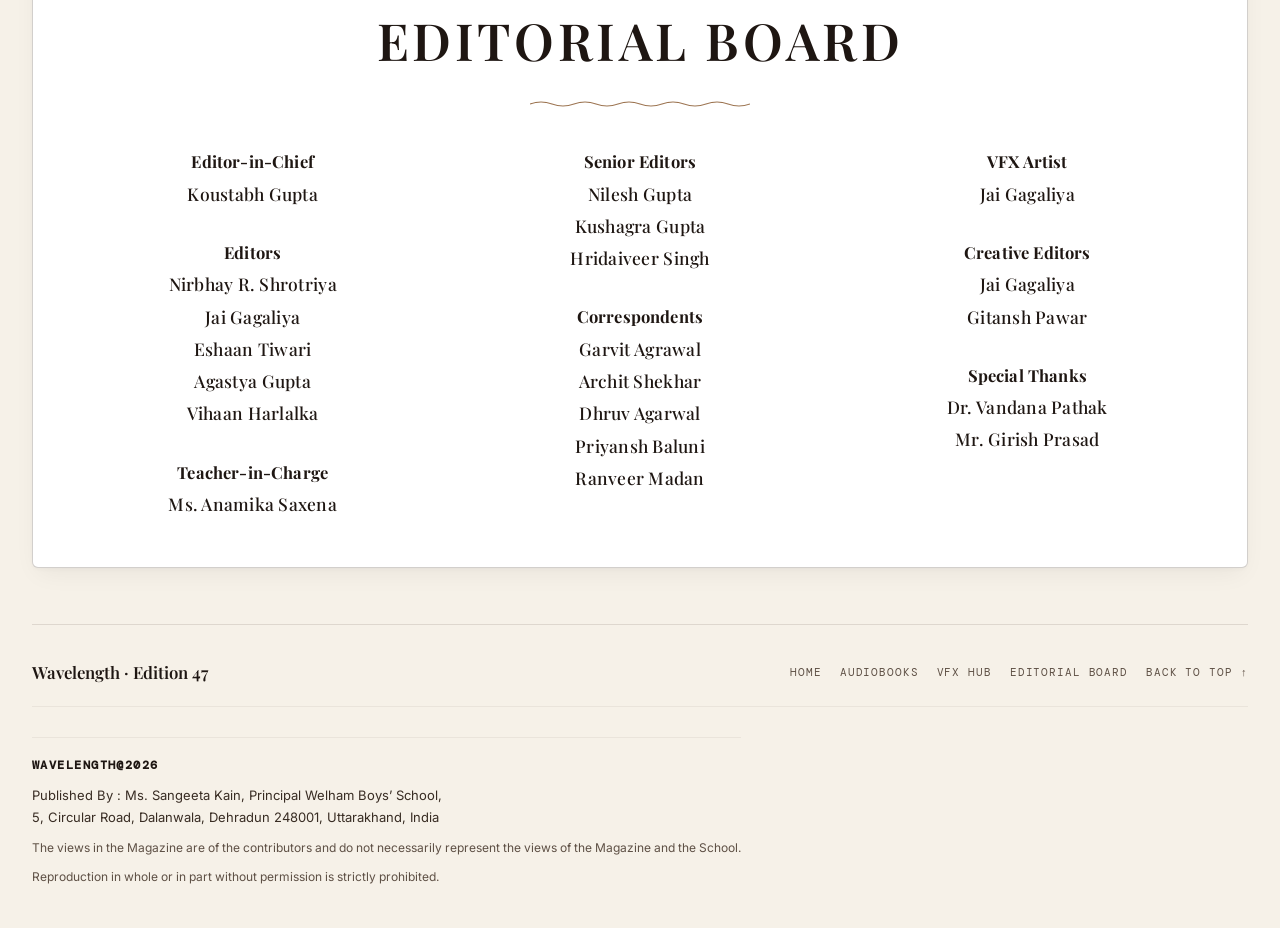
==== commit 6d51dcba: "Fix 3D inspector to load article-model.glb and update marker SVG label to Page 17" ====
--- a/index.html
+++ b/index.html
@@ -430,21 +430,21 @@
           <!-- Experience 02 -->
           <article class="vfx-spotlight-card" aria-labelledby="exp2-title">
             <div class="spotlight-top">
-              <span class="spotlight-target-tag">SPATIAL AR · FEATURE ARTICLES</span>
-              <span class="spotlight-type-badge">Interactive 3D Models</span>
+              <span class="spotlight-target-tag">PAGE 17 · SPATIAL 3D MODEL ANCHOR</span>
+              <span class="spotlight-type-badge">Interactive 3D Model</span>
             </div>
             <div class="spotlight-media-frame">
-              <img src="./assets/images/marker-print-sample.svg" alt="3D target marker printed alongside Article 05"
+              <img src="./assets/images/marker-print-sample.svg" alt="3D target marker printed on Page 17"
                 loading="lazy" />
               <div class="spotlight-media-overlay" aria-hidden="true">
-                <span class="overlay-marker">Interactive 3D Anchors</span>
+                <span class="overlay-marker">Interactive 3D on Page 17</span>
               </div>
             </div>
             <div class="spotlight-body">
-              <h3 id="exp2-title" class="spotlight-title">3D Spatial Models Across Articles</h3>
-              <p class="spotlight-article-ref">Topological Physics &amp; Gyro-Lattice Geometry</p>
+              <h3 id="exp2-title" class="spotlight-title">3D Spatial Models on Page 17</h3>
+              <p class="spotlight-article-ref">Feature Article: Page 17 · Topological Physics &amp; Gyro-Lattice</p>
               <p class="spotlight-desc">
-                Interactive 3D models anchor across the magazine's feature articles. Inspect topological gyro-structures and orbital engineering in real-time 3D space directly on your device.
+                An interactive 3D model anchors directly onto Page 17. Inspect topological gyro-structures and orbital engineering in real-time 3D space directly on your device.
               </p>
             </div>
             <div class="spotlight-actions">
